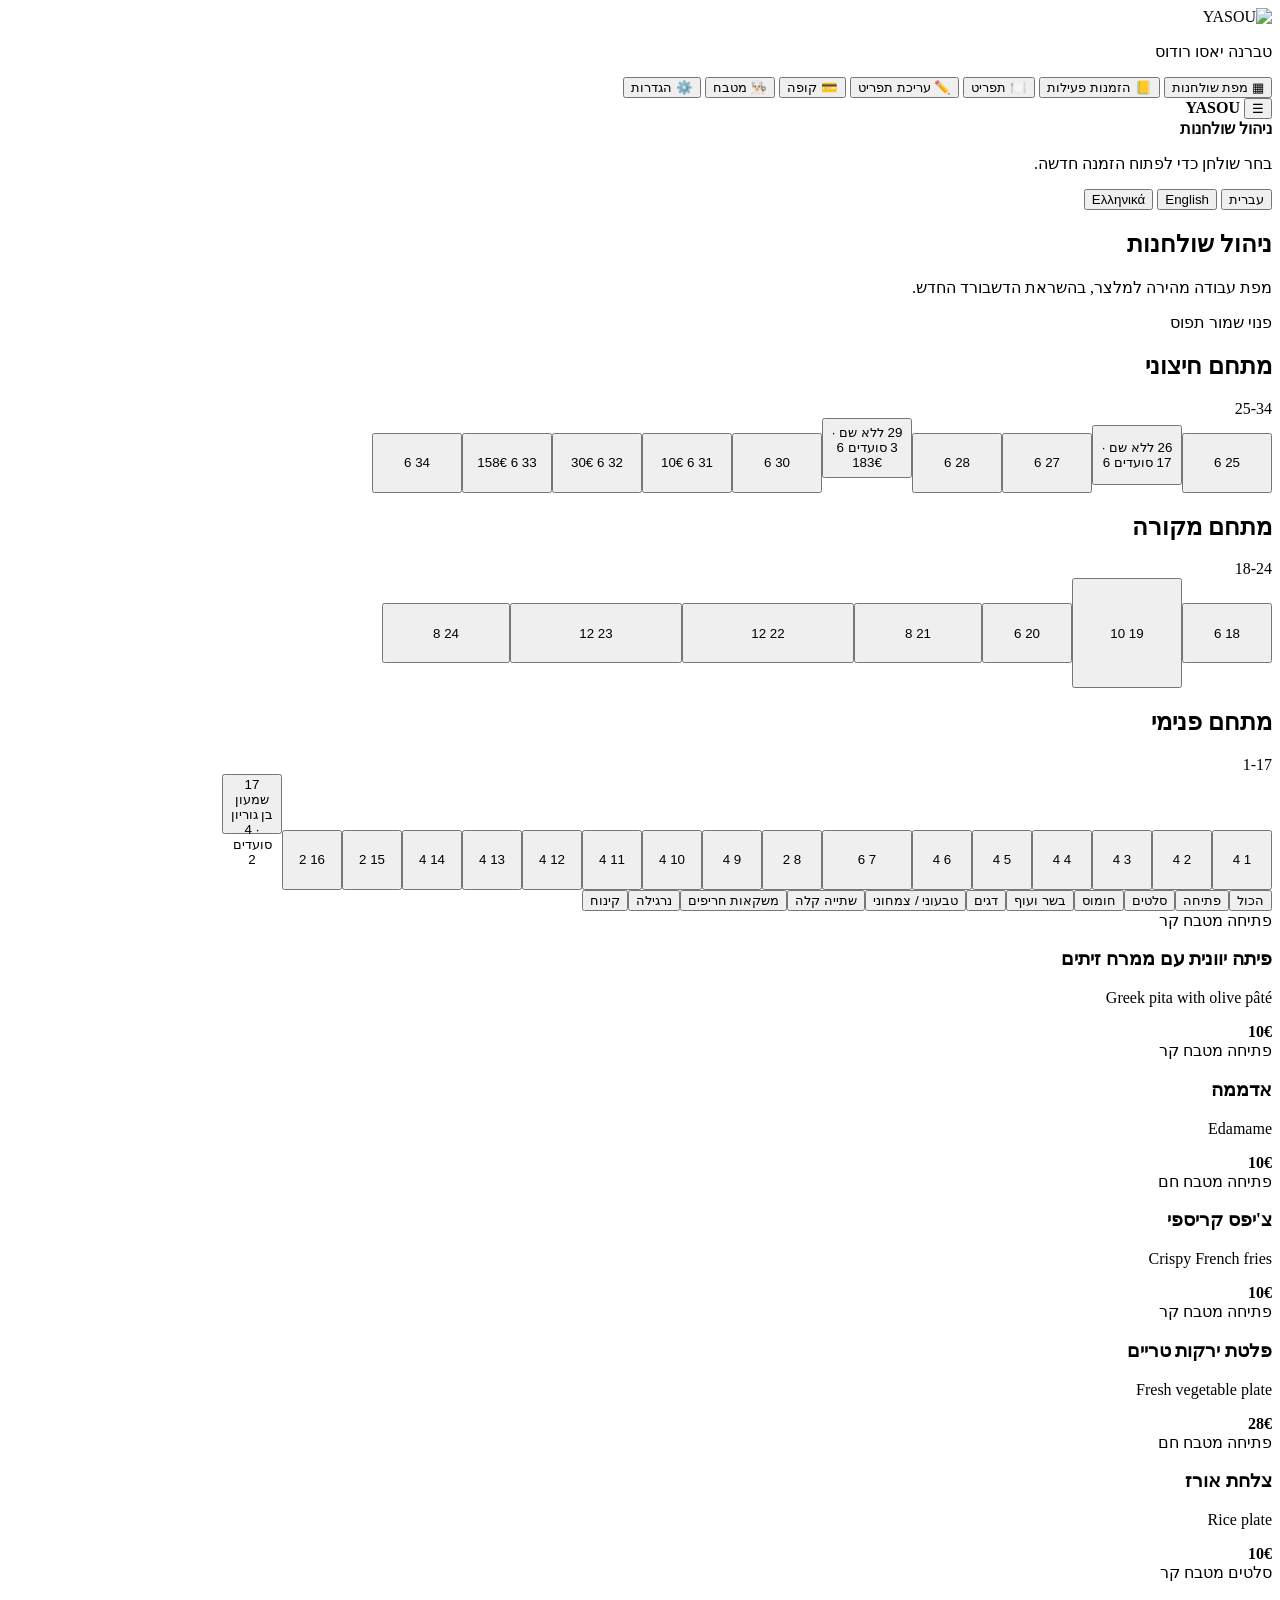
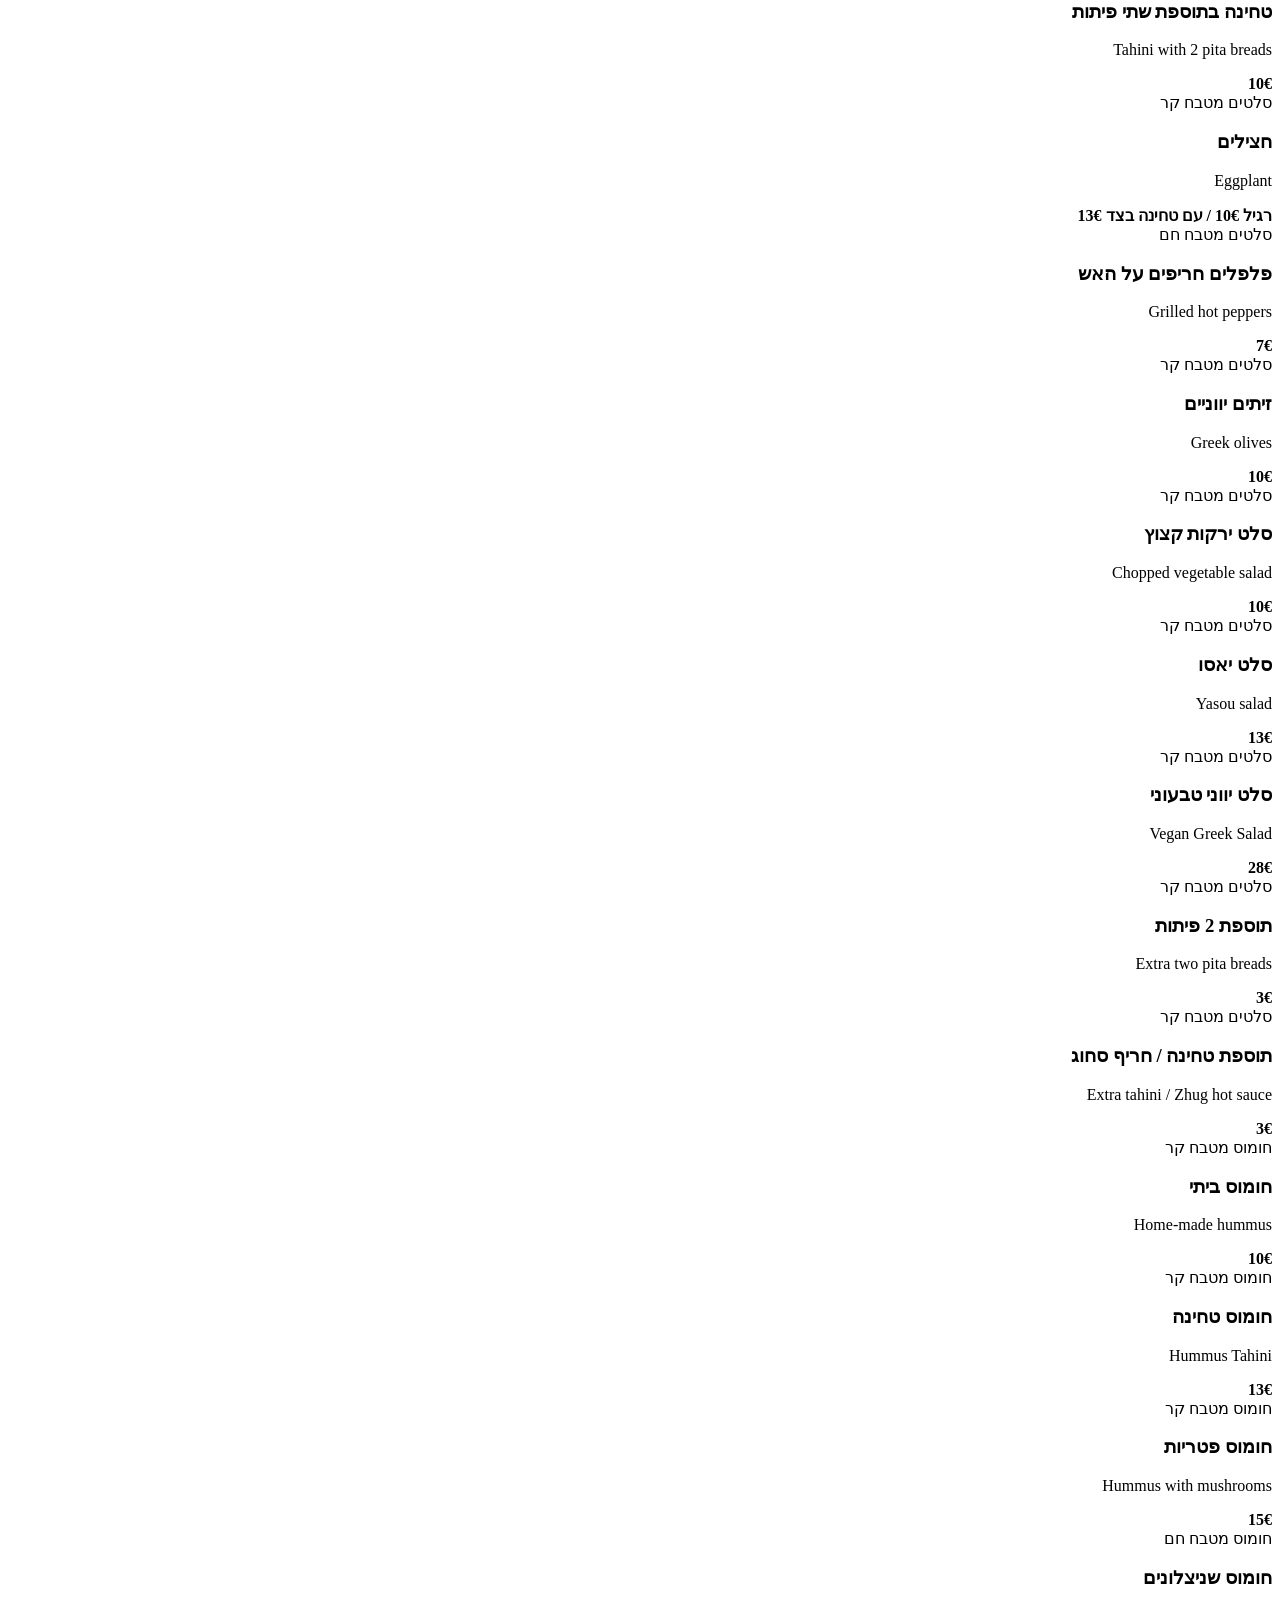
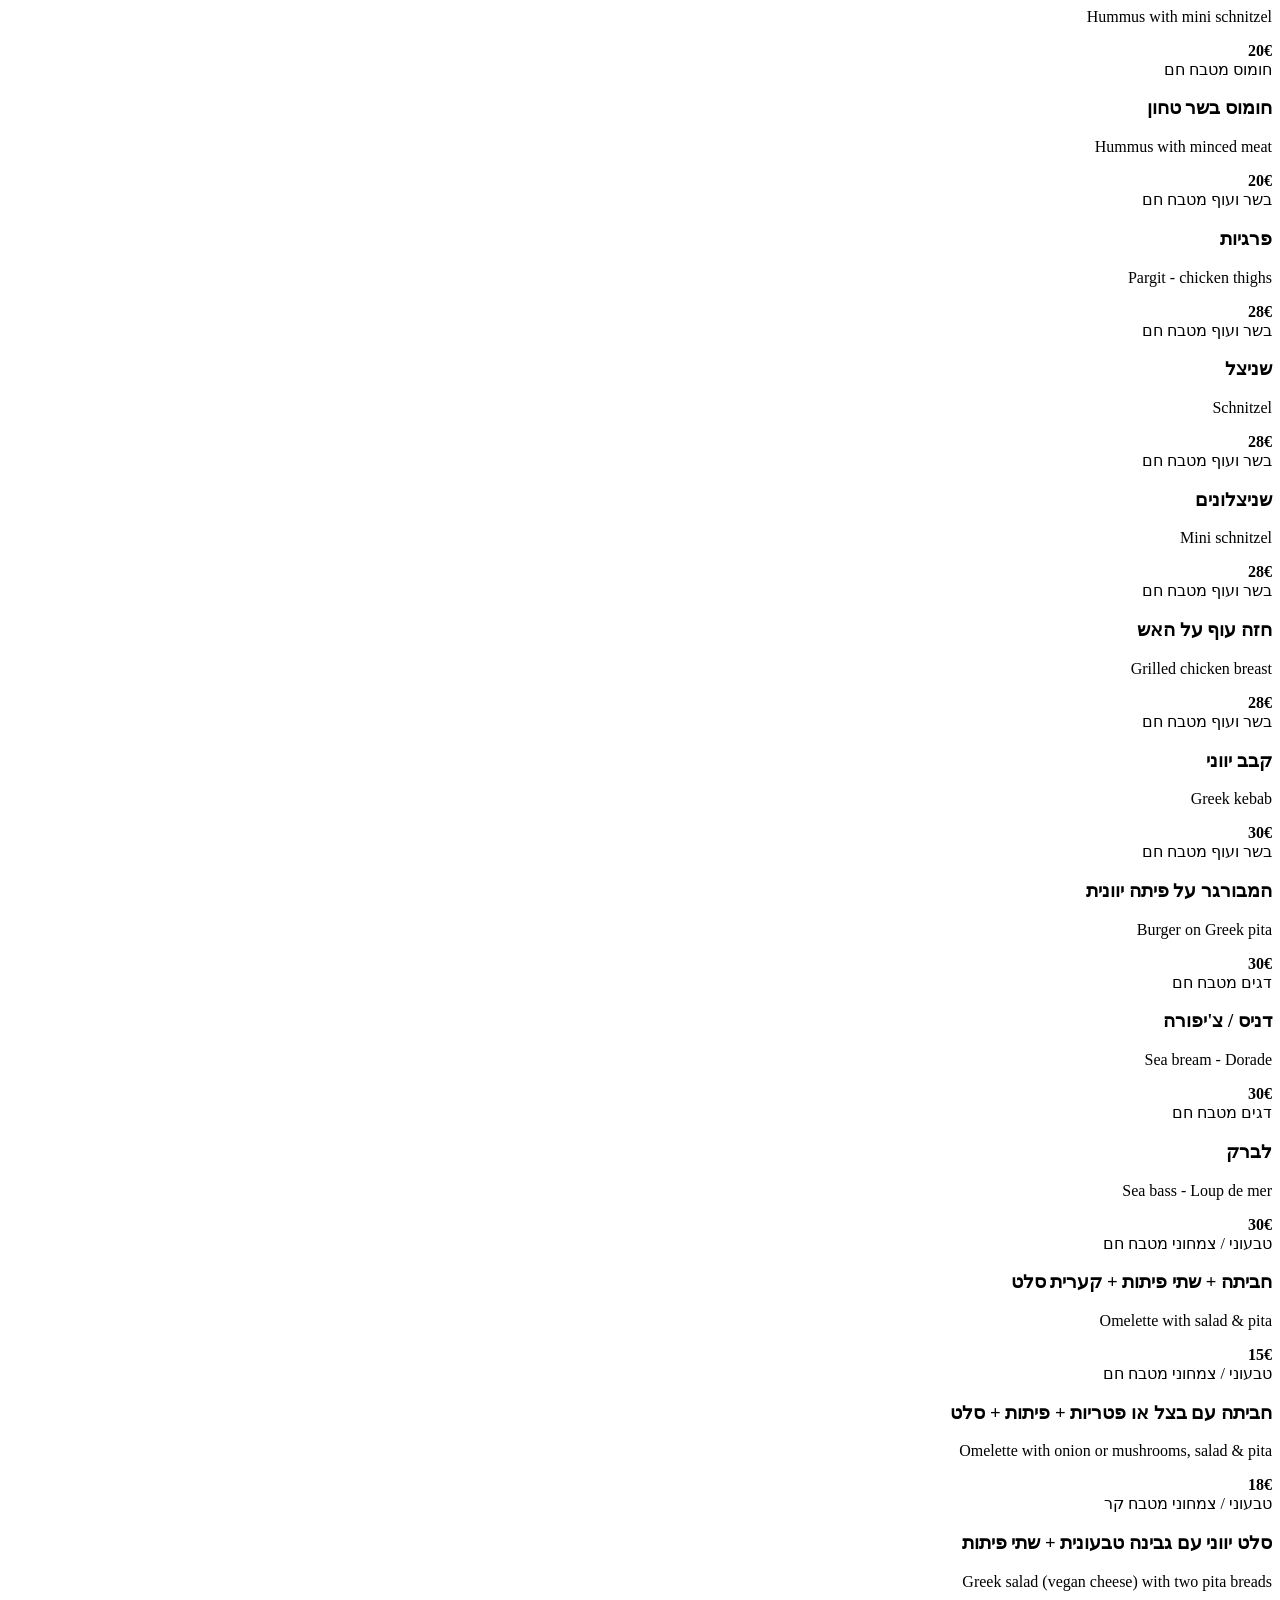
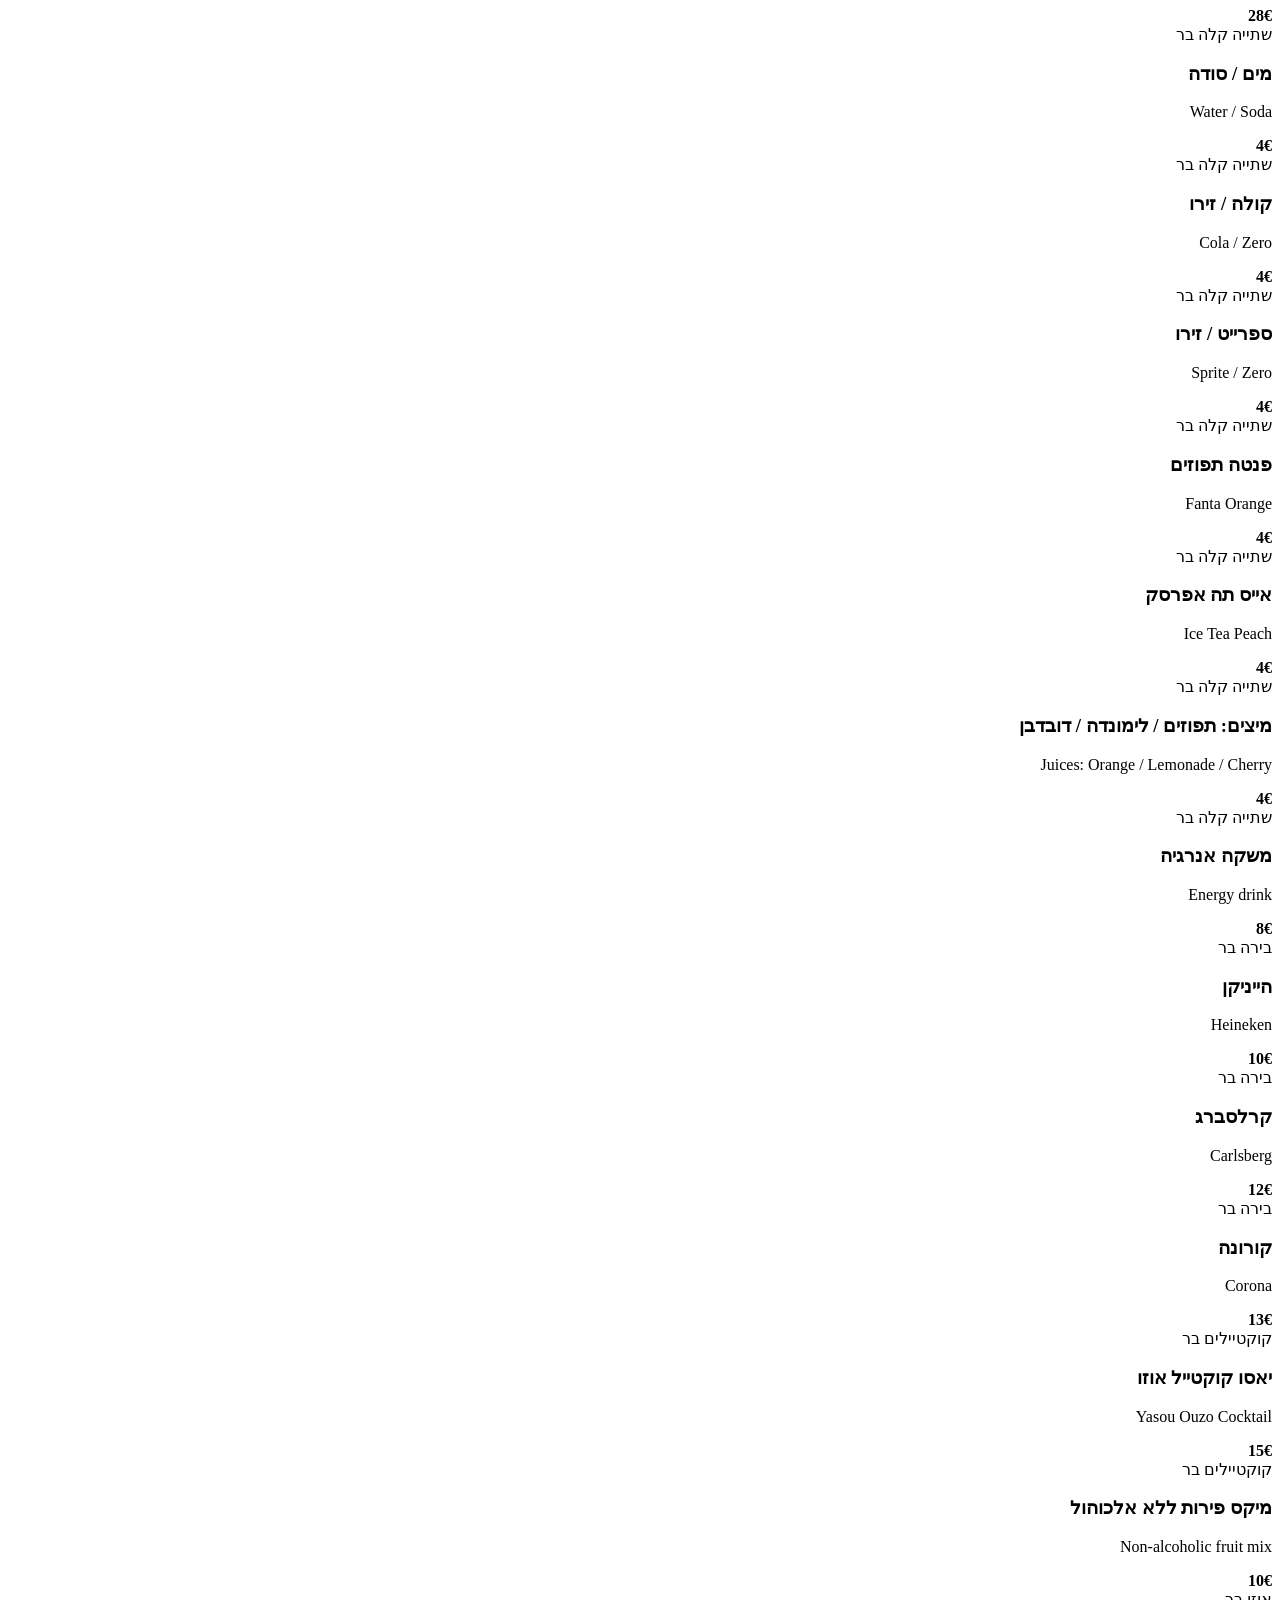
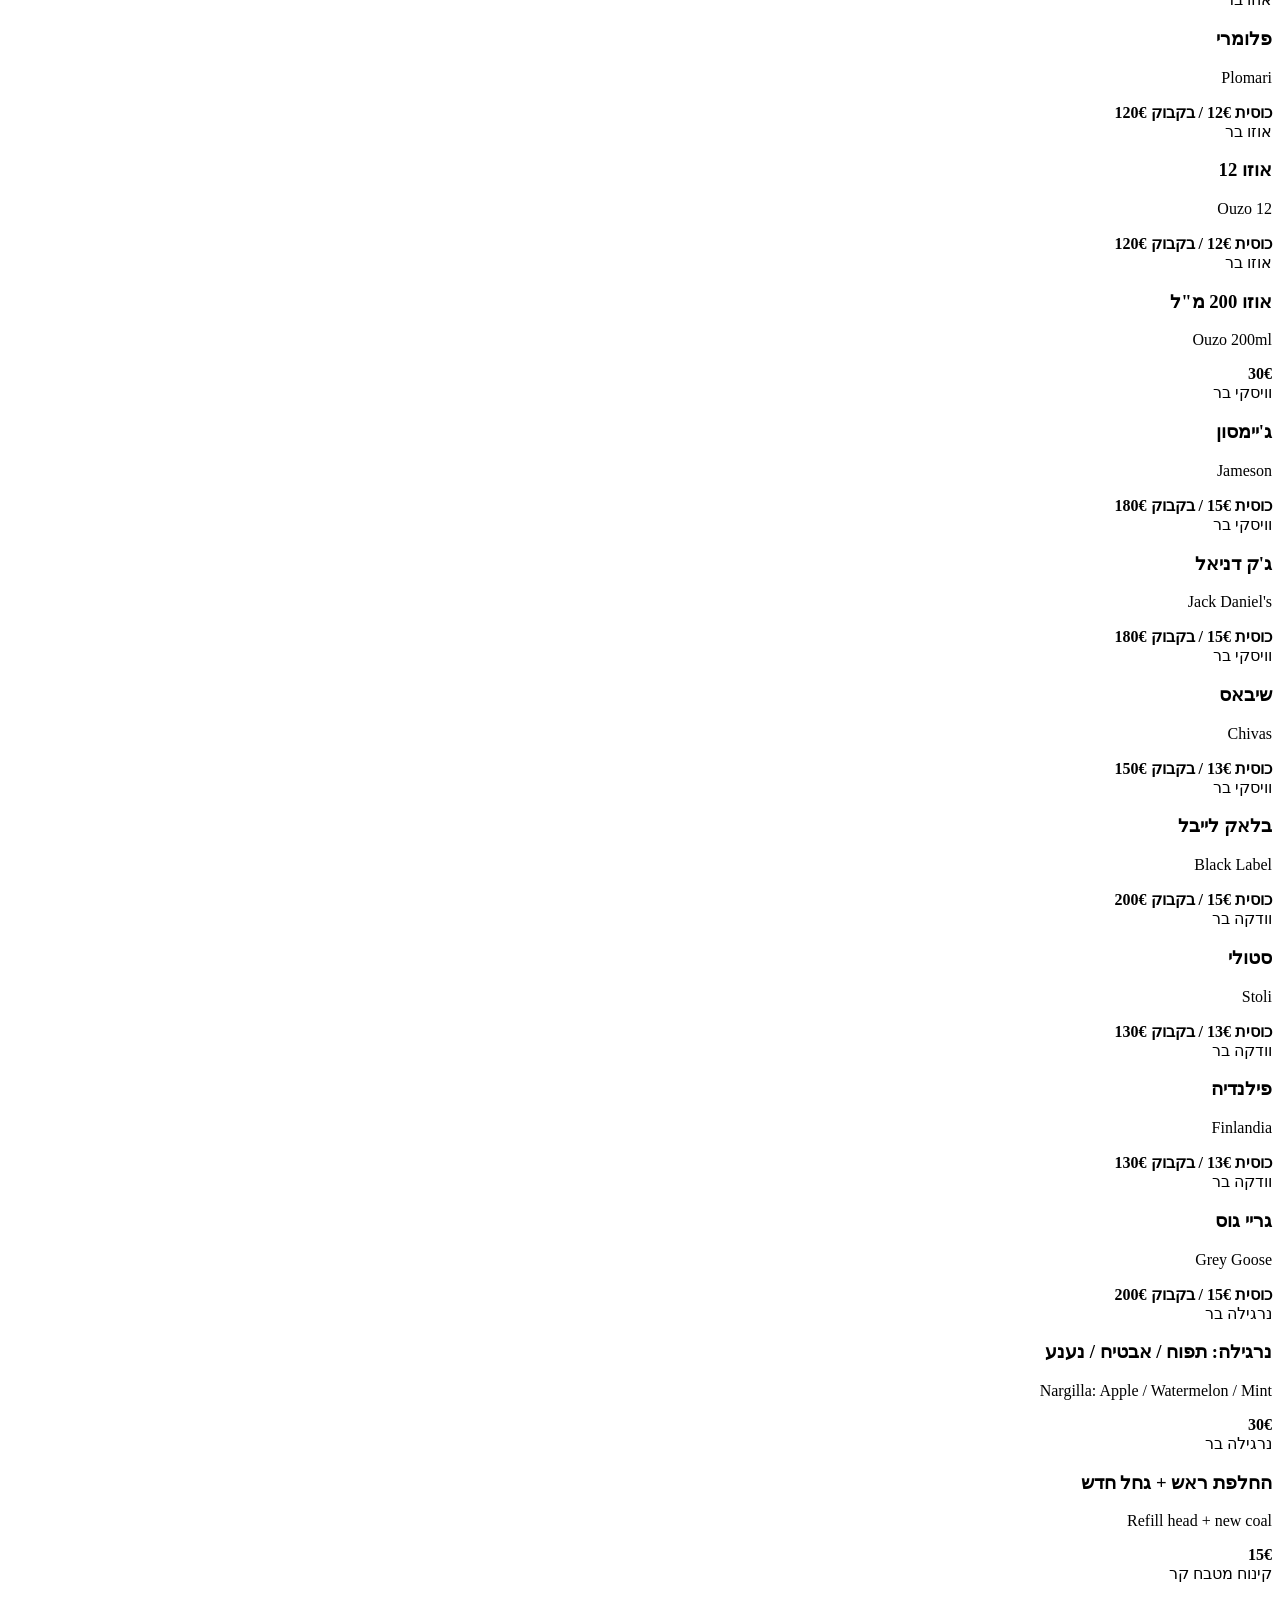
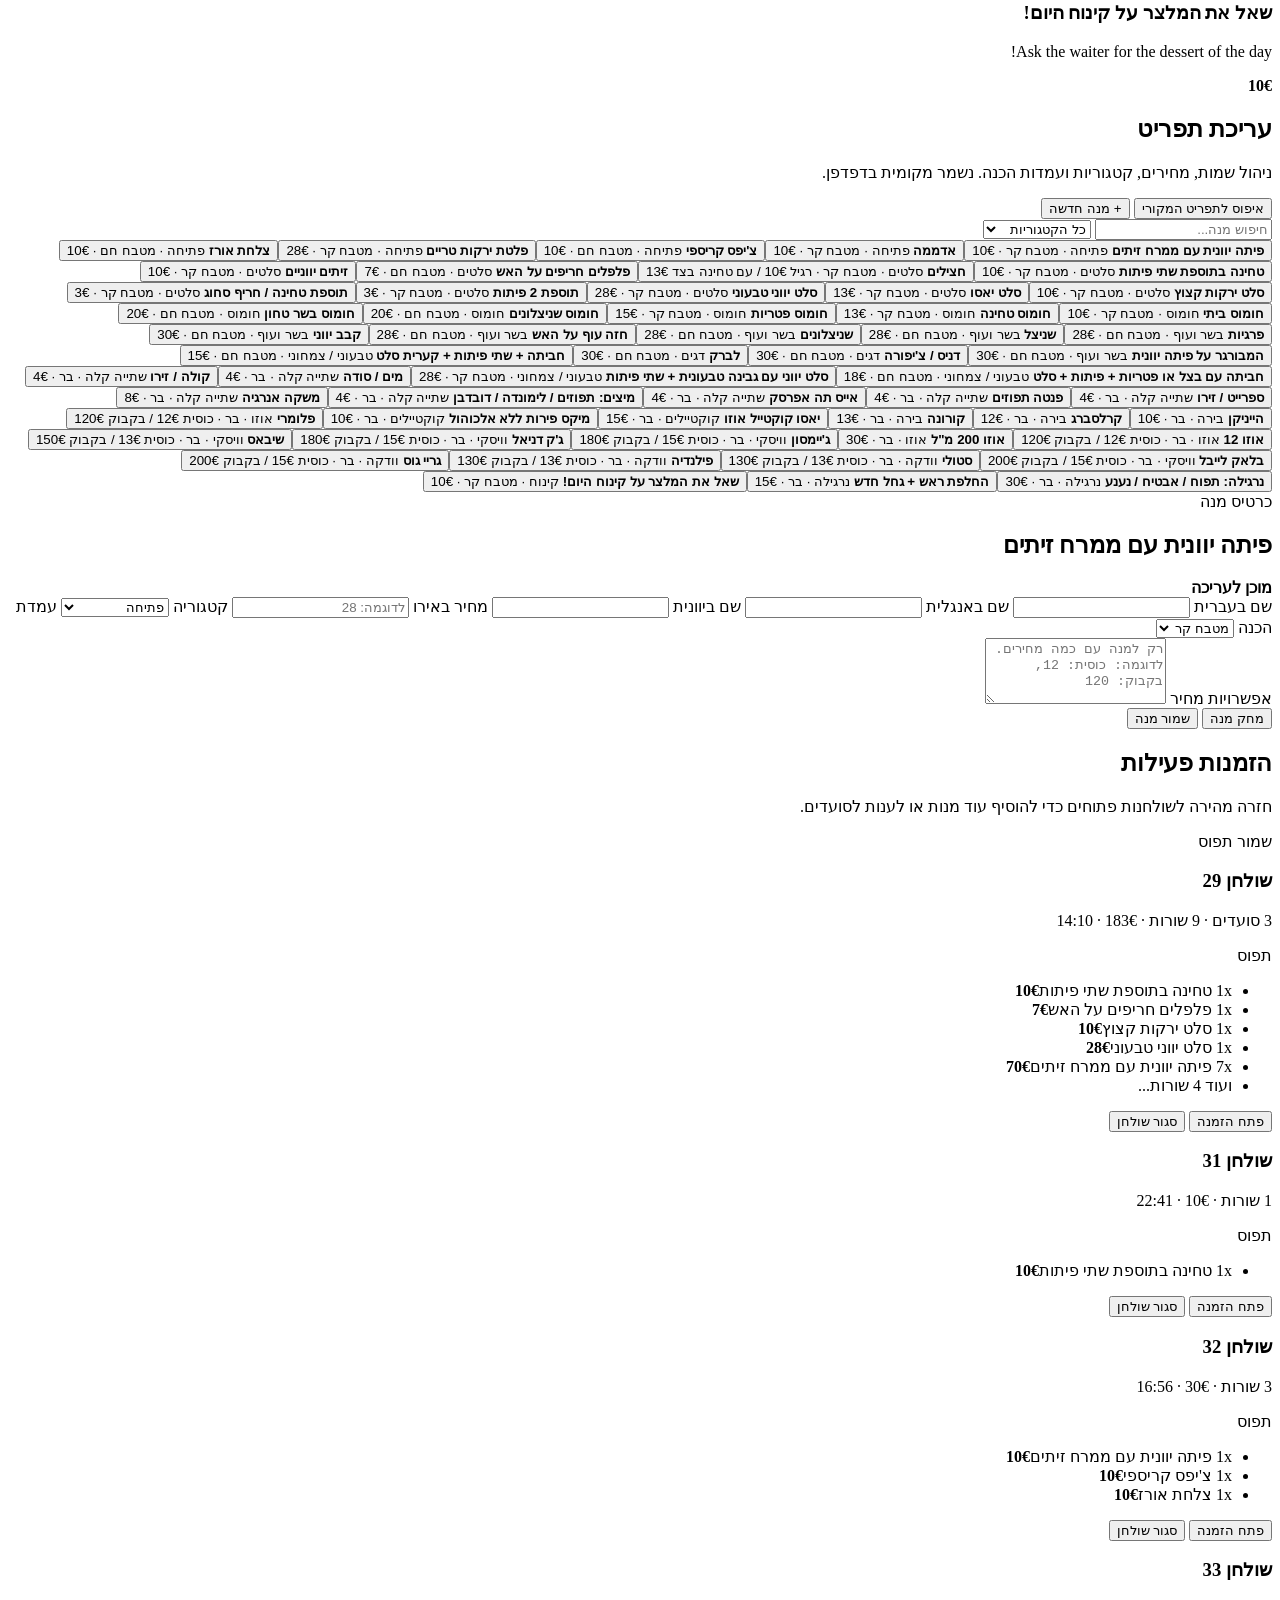
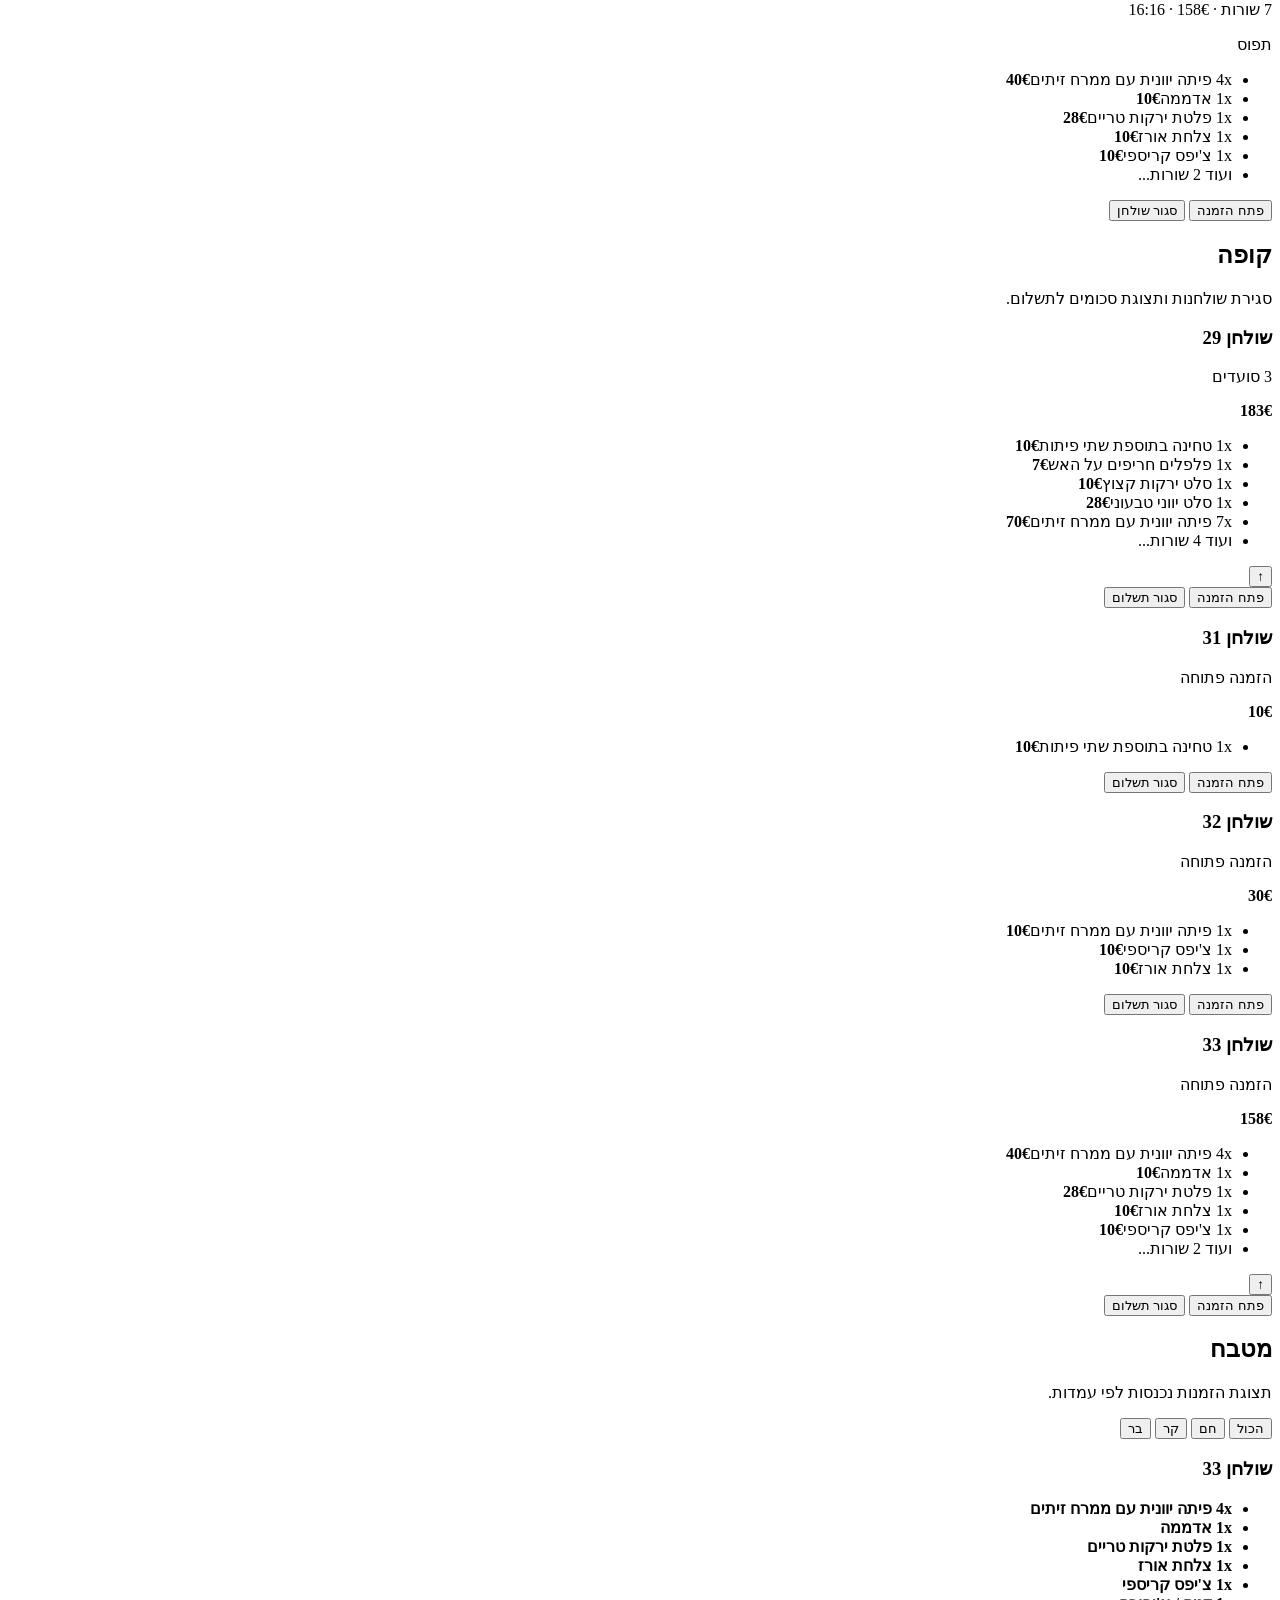
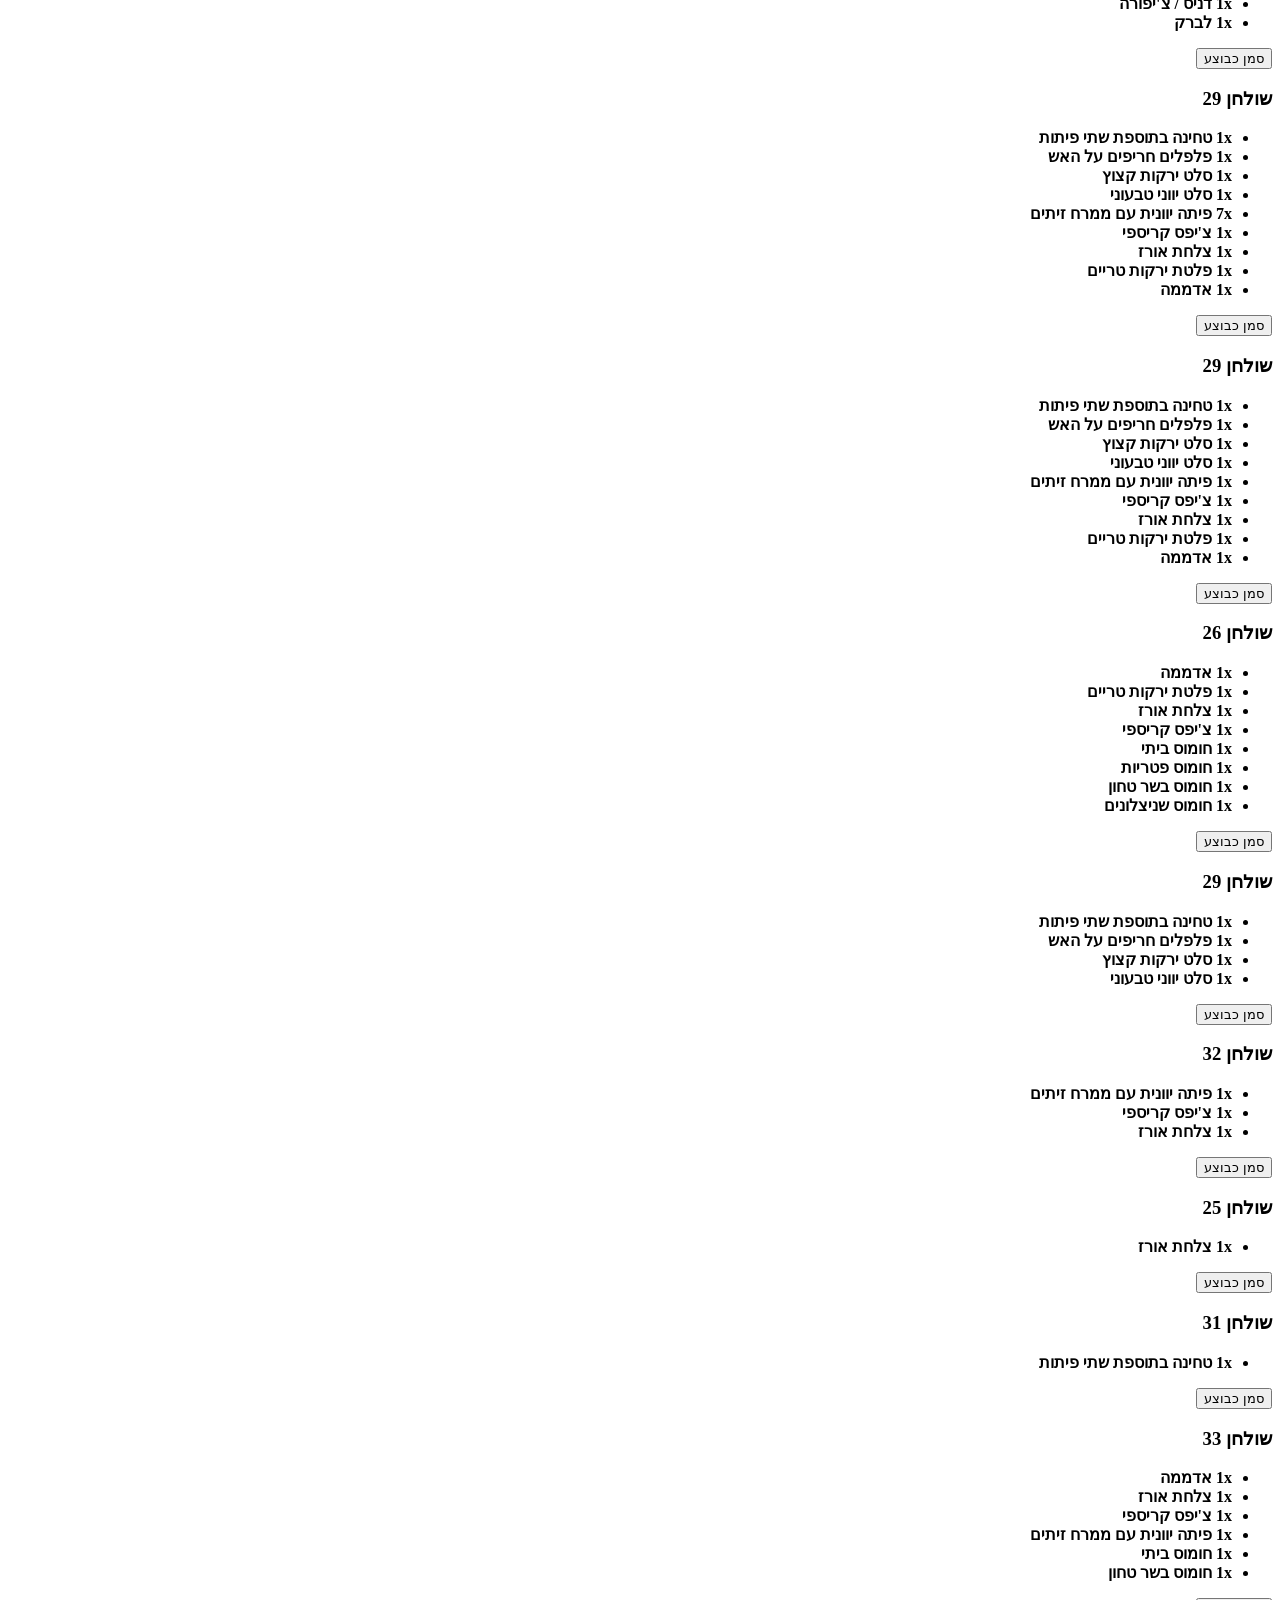
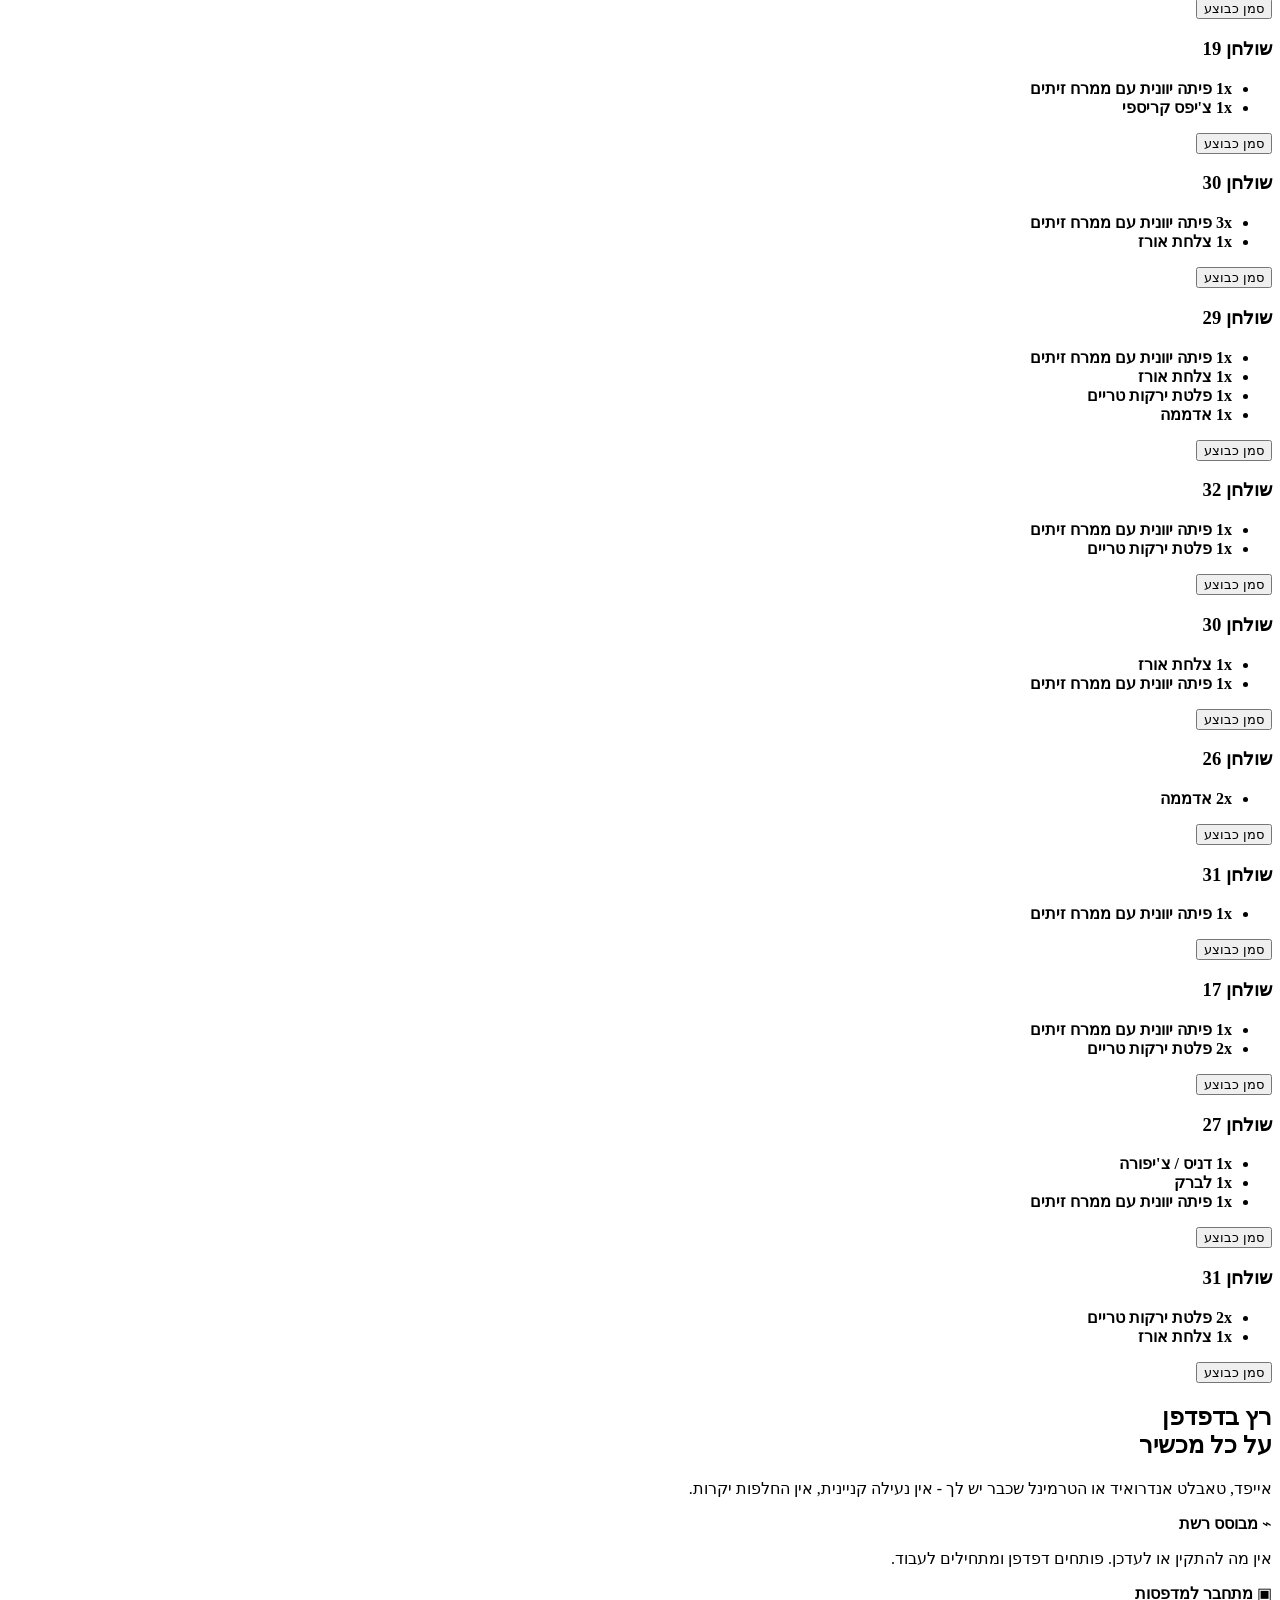
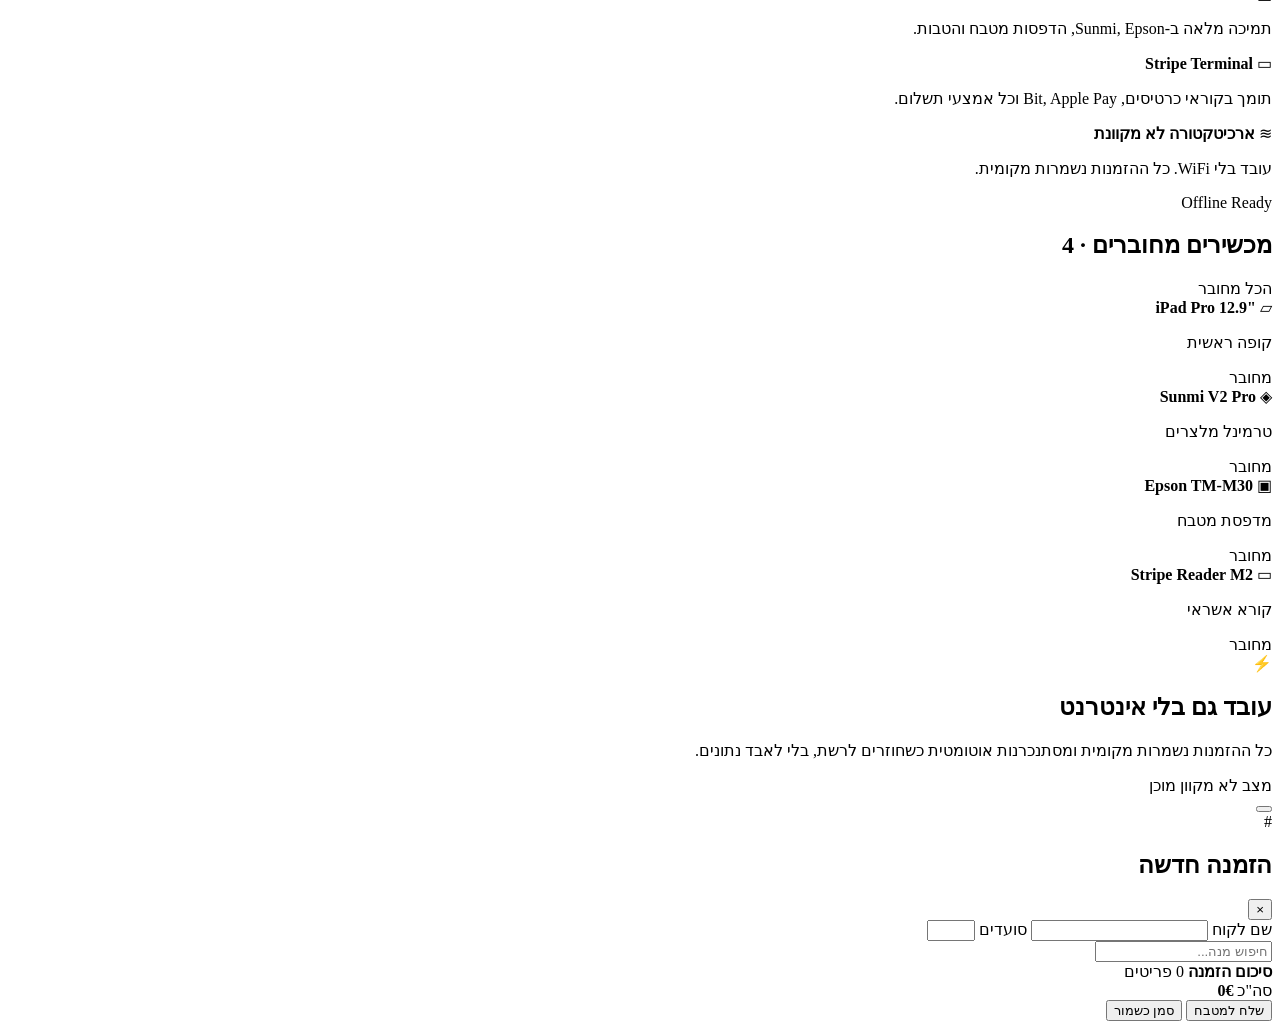
==== Digital menu.html @ 7b64f8dd "Add files via upload" ====
<!DOCTYPE html>
<!-- saved from url=(0086)file:///C:/Users/lione/Yasou%20Taverna%20System/digital-menu-main/yasou-spa/index.html -->
<html lang="he" dir="rtl"><head><meta http-equiv="Content-Type" content="text/html; charset=UTF-8">
  
  <meta name="viewport" content="width=device-width, initial-scale=1.0">
  <title>YASOU - מערכת הזמנות</title>
  <link rel="stylesheet" href="./Digital menu_files/spa.css">
</head>
<body data-view="tables" class="">
  <aside class="sidebar" id="side">
    <div class="brand-block">
      <img src="./Digital menu_files/dashboard-logo.png" alt="YASOU" class="sidebar-logo">
      <p class="sidebar-title">טברנה יאסו רודוס</p>
    </div>

    <nav class="nav">
      <button class="active" type="button" data-view="tables">
        <span class="icon">▦</span>
        <span>מפת שולחנות</span>
      </button>
      <button type="button" data-view="active" class="">
        <span class="icon">📒</span>
        <span>הזמנות פעילות</span>
      </button>
      <button type="button" data-view="menu" class="">
        <span class="icon">🍽️</span>
        <span>תפריט</span>
      </button>
      <button type="button" data-view="menu-editor" class="">
        <span class="icon">✏️</span>
        <span>עריכת תפריט</span>
      </button>
      <button type="button" data-view="pos" class="">
        <span class="icon">💳</span>
        <span>קופה</span>
      </button>
      <button type="button" data-view="kitchen" class="">
        <span class="icon">👨🏻‍🍳</span>
        <span>מטבח</span>
      </button>
      <button type="button" data-view="settings" class="">
        <span class="icon">⚙️</span>
        <span>הגדרות</span>
      </button>
    </nav>
  </aside>

  <div class="screen-shade" id="screenShade"></div>

  <main class="app">
    <header class="mobile-bar">
      <button class="hamburger" type="button" id="hamburger">☰</button>
      <strong>YASOU</strong>
      <span></span>
    </header>

    <section class="notice">
      <div>
        <strong id="noticeTitle">ניהול שולחנות</strong>
        <p id="noticeText">בחר שולחן כדי לפתוח הזמנה חדשה.</p>
      </div>
      <div class="menu-language-row">
        <div class="segmented menu-langs" id="languageTabs">
          <button class="active" type="button" data-lang="he">עברית</button>
          <button type="button" data-lang="en">English</button>
          <button type="button" data-lang="gr">Ελληνικά</button>
        </div>
      </div>
    </section>

    <section class="view active" id="view-tables">
      <div class="page-title">
        <div>
          <h1>ניהול שולחנות</h1>
          <p>מפת עבודה מהירה למלצר, בהשראת הדשבורד החדש.</p>
        </div>
        <div class="legend">
          <span><i class="free"></i> פנוי</span>
          <span><i class="reserved"></i> שמור</span>
          <span><i class="occupied"></i> תפוס</span>
        </div>
      </div>
      <div class="table-zones" id="tableZones"><section class="zone-card outside">
    <div class="zone-head">
      <h2>מתחם חיצוני</h2>
      <span>25-34</span>
    </div>
  <div class="table-map outside"><button class="table-tile free " type="button" style="left: 12%; top: 28%; width: clamp(67px, 10vw, 90px); height: clamp(44px, 6.66667vw, 60px);">
    <span class="table-id">25</span>
    
    <span class="table-seats">6</span>
    
  </button><button class="table-tile free " type="button" style="left: 32%; top: 28%; width: clamp(67px, 10vw, 90px); height: clamp(44px, 6.66667vw, 60px);">
    <span class="table-id">26</span>
    <span class="customer-label">ללא שם · 17 סועדים</span>
    <span class="table-seats">6</span>
    
  </button><button class="table-tile free " type="button" style="left: 12%; top: 74%; width: clamp(67px, 10vw, 90px); height: clamp(44px, 6.66667vw, 60px);">
    <span class="table-id">27</span>
    
    <span class="table-seats">6</span>
    
  </button><button class="table-tile free " type="button" style="left: 32%; top: 74%; width: clamp(67px, 10vw, 90px); height: clamp(44px, 6.66667vw, 60px);">
    <span class="table-id">28</span>
    
    <span class="table-seats">6</span>
    
  </button><button class="table-tile occupied " type="button" style="left: 52%; top: 28%; width: clamp(67px, 10vw, 90px); height: clamp(44px, 6.66667vw, 60px);">
    <span class="table-id">29</span>
    <span class="customer-label">ללא שם · 3 סועדים</span>
    <span class="table-seats">6</span>
    <span class="table-state">183€</span>
  </button><button class="table-tile free " type="button" style="left: 52%; top: 74%; width: clamp(67px, 10vw, 90px); height: clamp(44px, 6.66667vw, 60px);">
    <span class="table-id">30</span>
    
    <span class="table-seats">6</span>
    
  </button><button class="table-tile occupied " type="button" style="left: 73%; top: 28%; width: clamp(67px, 10vw, 90px); height: clamp(44px, 6.66667vw, 60px);">
    <span class="table-id">31</span>
    
    <span class="table-seats">6</span>
    <span class="table-state">10€</span>
  </button><button class="table-tile occupied " type="button" style="left: 95%; top: 28%; width: clamp(67px, 10vw, 90px); height: clamp(44px, 6.66667vw, 60px);">
    <span class="table-id">32</span>
    
    <span class="table-seats">6</span>
    <span class="table-state">30€</span>
  </button><button class="table-tile occupied " type="button" style="left: 73%; top: 74%; width: clamp(67px, 10vw, 90px); height: clamp(44px, 6.66667vw, 60px);">
    <span class="table-id">33</span>
    
    <span class="table-seats">6</span>
    <span class="table-state">158€</span>
  </button><button class="table-tile free " type="button" style="left: 95%; top: 74%; width: clamp(67px, 10vw, 90px); height: clamp(44px, 6.66667vw, 60px);">
    <span class="table-id">34</span>
    
    <span class="table-seats">6</span>
    
  </button></div></section><section class="zone-card covered">
    <div class="zone-head">
      <h2>מתחם מקורה</h2>
      <span>18-24</span>
    </div>
  <div class="table-map covered"><button class="table-tile free " type="button" style="left: 11%; top: 62%; width: clamp(67px, 10vw, 90px); height: clamp(44px, 6.66667vw, 60px);">
    <span class="table-id">18</span>
    
    <span class="table-seats">6</span>
    
  </button><button class="table-tile free circle" type="button" style="left: 54%; top: 68%; width: clamp(81px, 12.2222vw, 110px); height: clamp(81px, 12.2222vw, 110px);">
    <span class="table-id">19</span>
    
    <span class="table-seats">10</span>
    
  </button><button class="table-tile free " type="button" style="left: 95%; top: 62%; width: clamp(67px, 10vw, 90px); height: clamp(44px, 6.66667vw, 60px);">
    <span class="table-id">20</span>
    
    <span class="table-seats">6</span>
    
  </button><button class="table-tile free " type="button" style="left: 13%; top: 25%; width: clamp(95px, 14.2222vw, 128px); height: clamp(44px, 6.66667vw, 60px);">
    <span class="table-id">21</span>
    
    <span class="table-seats">8</span>
    
  </button><button class="table-tile free " type="button" style="left: 40%; top: 25%; width: clamp(127px, 19.1111vw, 172px); height: clamp(44px, 6.66667vw, 60px);">
    <span class="table-id">22</span>
    
    <span class="table-seats">12</span>
    
  </button><button class="table-tile free " type="button" style="left: 68%; top: 25%; width: clamp(127px, 19.1111vw, 172px); height: clamp(44px, 6.66667vw, 60px);">
    <span class="table-id">23</span>
    
    <span class="table-seats">12</span>
    
  </button><button class="table-tile free " type="button" style="left: 93%; top: 25%; width: clamp(95px, 14.2222vw, 128px); height: clamp(44px, 6.66667vw, 60px);">
    <span class="table-id">24</span>
    
    <span class="table-seats">8</span>
    
  </button></div></section><section class="zone-card inside">
    <div class="zone-head">
      <h2>מתחם פנימי</h2>
      <span>1-17</span>
    </div>
  <div class="table-map inside"><button class="table-tile free " type="button" style="left: 12%; top: 90%; width: clamp(44px, 6.66667vw, 60px); height: clamp(44px, 6.66667vw, 60px);">
    <span class="table-id">1</span>
    
    <span class="table-seats">4</span>
    
  </button><button class="table-tile free " type="button" style="left: 12%; top: 66%; width: clamp(44px, 6.66667vw, 60px); height: clamp(44px, 6.66667vw, 60px);">
    <span class="table-id">2</span>
    
    <span class="table-seats">4</span>
    
  </button><button class="table-tile free " type="button" style="left: 12%; top: 44%; width: clamp(44px, 6.66667vw, 60px); height: clamp(44px, 6.66667vw, 60px);">
    <span class="table-id">3</span>
    
    <span class="table-seats">4</span>
    
  </button><button class="table-tile free " type="button" style="left: 12%; top: 22%; width: clamp(44px, 6.66667vw, 60px); height: clamp(44px, 6.66667vw, 60px);">
    <span class="table-id">4</span>
    
    <span class="table-seats">4</span>
    
  </button><button class="table-tile free " type="button" style="left: 34%; top: 66%; width: clamp(44px, 6.66667vw, 60px); height: clamp(44px, 6.66667vw, 60px);">
    <span class="table-id">5</span>
    
    <span class="table-seats">4</span>
    
  </button><button class="table-tile free " type="button" style="left: 34%; top: 44%; width: clamp(44px, 6.66667vw, 60px); height: clamp(44px, 6.66667vw, 60px);">
    <span class="table-id">6</span>
    
    <span class="table-seats">4</span>
    
  </button><button class="table-tile free " type="button" style="left: 34%; top: 22%; width: clamp(67px, 10vw, 90px); height: clamp(44px, 6.66667vw, 60px);">
    <span class="table-id">7</span>
    
    <span class="table-seats">6</span>
    
  </button><button class="table-tile free " type="button" style="left: 56%; top: 66%; width: clamp(44px, 6.66667vw, 60px); height: clamp(44px, 6.66667vw, 60px);">
    <span class="table-id">8</span>
    
    <span class="table-seats">2</span>
    
  </button><button class="table-tile free " type="button" style="left: 56%; top: 44%; width: clamp(44px, 6.66667vw, 60px); height: clamp(44px, 6.66667vw, 60px);">
    <span class="table-id">9</span>
    
    <span class="table-seats">4</span>
    
  </button><button class="table-tile free " type="button" style="left: 56%; top: 22%; width: clamp(44px, 6.66667vw, 60px); height: clamp(44px, 6.66667vw, 60px);">
    <span class="table-id">10</span>
    
    <span class="table-seats">4</span>
    
  </button><button class="table-tile free " type="button" style="left: 78%; top: 90%; width: clamp(44px, 6.66667vw, 60px); height: clamp(44px, 6.66667vw, 60px);">
    <span class="table-id">11</span>
    
    <span class="table-seats">4</span>
    
  </button><button class="table-tile free " type="button" style="left: 78%; top: 66%; width: clamp(44px, 6.66667vw, 60px); height: clamp(44px, 6.66667vw, 60px);">
    <span class="table-id">12</span>
    
    <span class="table-seats">4</span>
    
  </button><button class="table-tile free " type="button" style="left: 78%; top: 44%; width: clamp(44px, 6.66667vw, 60px); height: clamp(44px, 6.66667vw, 60px);">
    <span class="table-id">13</span>
    
    <span class="table-seats">4</span>
    
  </button><button class="table-tile free " type="button" style="left: 78%; top: 22%; width: clamp(44px, 6.66667vw, 60px); height: clamp(44px, 6.66667vw, 60px);">
    <span class="table-id">14</span>
    
    <span class="table-seats">4</span>
    
  </button><button class="table-tile free " type="button" style="left: 98%; top: 66%; width: clamp(44px, 6.66667vw, 60px); height: clamp(44px, 6.66667vw, 60px);">
    <span class="table-id">15</span>
    
    <span class="table-seats">2</span>
    
  </button><button class="table-tile free " type="button" style="left: 98%; top: 44%; width: clamp(44px, 6.66667vw, 60px); height: clamp(44px, 6.66667vw, 60px);">
    <span class="table-id">16</span>
    
    <span class="table-seats">2</span>
    
  </button><button class="table-tile free " type="button" style="left: 98%; top: 22%; width: clamp(44px, 6.66667vw, 60px); height: clamp(44px, 6.66667vw, 60px);">
    <span class="table-id">17</span>
    <span class="customer-label">שמעון בן גוריון · 4 סועדים</span>
    <span class="table-seats">2</span>
    
  </button></div></section></div>
    </section>

    <section class="view" id="view-menu" dir="rtl" lang="he">
      <div class="menu-shell">
        <div class="menu-toolbar">
          <div class="category-list" id="categoryList"><button class="active">הכול</button><button class="">פתיחה</button><button class="">סלטים</button><button class="">חומוס</button><button class="">בשר ועוף</button><button class="">דגים</button><button class="">טבעוני / צמחוני</button><button class="">שתייה קלה</button><button class="">משקאות חריפים</button><button class="">נרגילה</button><button class="">קינוח</button></div>
        </div>
        <div class="menu-cards" id="menuCards"><article class="dish-card">
    <div class="dish-meta">
      <span>פתיחה</span>
      <span>מטבח קר</span>
    </div>
    <div class="dish-main">
      <div>
        <h3>פיתה יוונית עם ממרח זיתים</h3>
        <p>Greek pita with olive pâté</p>
      </div>
      <strong class="price">10€</strong>
    </div>
  </article><article class="dish-card">
    <div class="dish-meta">
      <span>פתיחה</span>
      <span>מטבח קר</span>
    </div>
    <div class="dish-main">
      <div>
        <h3>אדממה</h3>
        <p>Edamame</p>
      </div>
      <strong class="price">10€</strong>
    </div>
  </article><article class="dish-card">
    <div class="dish-meta">
      <span>פתיחה</span>
      <span>מטבח חם</span>
    </div>
    <div class="dish-main">
      <div>
        <h3>צ'יפס קריספי</h3>
        <p>Crispy French fries</p>
      </div>
      <strong class="price">10€</strong>
    </div>
  </article><article class="dish-card">
    <div class="dish-meta">
      <span>פתיחה</span>
      <span>מטבח קר</span>
    </div>
    <div class="dish-main">
      <div>
        <h3>פלטת ירקות טריים</h3>
        <p>Fresh vegetable plate</p>
      </div>
      <strong class="price">28€</strong>
    </div>
  </article><article class="dish-card">
    <div class="dish-meta">
      <span>פתיחה</span>
      <span>מטבח חם</span>
    </div>
    <div class="dish-main">
      <div>
        <h3>צלחת אורז</h3>
        <p>Rice plate</p>
      </div>
      <strong class="price">10€</strong>
    </div>
  </article><article class="dish-card">
    <div class="dish-meta">
      <span>סלטים</span>
      <span>מטבח קר</span>
    </div>
    <div class="dish-main">
      <div>
        <h3>טחינה בתוספת שתי פיתות</h3>
        <p>Tahini with 2 pita breads</p>
      </div>
      <strong class="price">10€</strong>
    </div>
  </article><article class="dish-card">
    <div class="dish-meta">
      <span>סלטים</span>
      <span>מטבח קר</span>
    </div>
    <div class="dish-main">
      <div>
        <h3>חצילים</h3>
        <p>Eggplant</p>
      </div>
      <strong class="price">רגיל 10€ / עם טחינה בצד 13€</strong>
    </div>
  </article><article class="dish-card">
    <div class="dish-meta">
      <span>סלטים</span>
      <span>מטבח חם</span>
    </div>
    <div class="dish-main">
      <div>
        <h3>פלפלים חריפים על האש</h3>
        <p>Grilled hot peppers</p>
      </div>
      <strong class="price">7€</strong>
    </div>
  </article><article class="dish-card">
    <div class="dish-meta">
      <span>סלטים</span>
      <span>מטבח קר</span>
    </div>
    <div class="dish-main">
      <div>
        <h3>זיתים יווניים</h3>
        <p>Greek olives</p>
      </div>
      <strong class="price">10€</strong>
    </div>
  </article><article class="dish-card">
    <div class="dish-meta">
      <span>סלטים</span>
      <span>מטבח קר</span>
    </div>
    <div class="dish-main">
      <div>
        <h3>סלט ירקות קצוץ</h3>
        <p>Chopped vegetable salad</p>
      </div>
      <strong class="price">10€</strong>
    </div>
  </article><article class="dish-card">
    <div class="dish-meta">
      <span>סלטים</span>
      <span>מטבח קר</span>
    </div>
    <div class="dish-main">
      <div>
        <h3>סלט יאסו</h3>
        <p>Yasou salad</p>
      </div>
      <strong class="price">13€</strong>
    </div>
  </article><article class="dish-card">
    <div class="dish-meta">
      <span>סלטים</span>
      <span>מטבח קר</span>
    </div>
    <div class="dish-main">
      <div>
        <h3>סלט יווני טבעוני</h3>
        <p>Vegan Greek Salad</p>
      </div>
      <strong class="price">28€</strong>
    </div>
  </article><article class="dish-card">
    <div class="dish-meta">
      <span>סלטים</span>
      <span>מטבח קר</span>
    </div>
    <div class="dish-main">
      <div>
        <h3>תוספת 2 פיתות</h3>
        <p>Extra two pita breads</p>
      </div>
      <strong class="price">3€</strong>
    </div>
  </article><article class="dish-card">
    <div class="dish-meta">
      <span>סלטים</span>
      <span>מטבח קר</span>
    </div>
    <div class="dish-main">
      <div>
        <h3>תוספת טחינה / חריף סחוג</h3>
        <p>Extra tahini / Zhug hot sauce</p>
      </div>
      <strong class="price">3€</strong>
    </div>
  </article><article class="dish-card">
    <div class="dish-meta">
      <span>חומוס</span>
      <span>מטבח קר</span>
    </div>
    <div class="dish-main">
      <div>
        <h3>חומוס ביתי</h3>
        <p>Home-made hummus</p>
      </div>
      <strong class="price">10€</strong>
    </div>
  </article><article class="dish-card">
    <div class="dish-meta">
      <span>חומוס</span>
      <span>מטבח קר</span>
    </div>
    <div class="dish-main">
      <div>
        <h3>חומוס טחינה</h3>
        <p>Hummus Tahini</p>
      </div>
      <strong class="price">13€</strong>
    </div>
  </article><article class="dish-card">
    <div class="dish-meta">
      <span>חומוס</span>
      <span>מטבח קר</span>
    </div>
    <div class="dish-main">
      <div>
        <h3>חומוס פטריות</h3>
        <p>Hummus with mushrooms</p>
      </div>
      <strong class="price">15€</strong>
    </div>
  </article><article class="dish-card">
    <div class="dish-meta">
      <span>חומוס</span>
      <span>מטבח חם</span>
    </div>
    <div class="dish-main">
      <div>
        <h3>חומוס שניצלונים</h3>
        <p>Hummus with mini schnitzel</p>
      </div>
      <strong class="price">20€</strong>
    </div>
  </article><article class="dish-card">
    <div class="dish-meta">
      <span>חומוס</span>
      <span>מטבח חם</span>
    </div>
    <div class="dish-main">
      <div>
        <h3>חומוס בשר טחון</h3>
        <p>Hummus with minced meat</p>
      </div>
      <strong class="price">20€</strong>
    </div>
  </article><article class="dish-card">
    <div class="dish-meta">
      <span>בשר ועוף</span>
      <span>מטבח חם</span>
    </div>
    <div class="dish-main">
      <div>
        <h3>פרגיות</h3>
        <p>Pargit - chicken thighs</p>
      </div>
      <strong class="price">28€</strong>
    </div>
  </article><article class="dish-card">
    <div class="dish-meta">
      <span>בשר ועוף</span>
      <span>מטבח חם</span>
    </div>
    <div class="dish-main">
      <div>
        <h3>שניצל</h3>
        <p>Schnitzel</p>
      </div>
      <strong class="price">28€</strong>
    </div>
  </article><article class="dish-card">
    <div class="dish-meta">
      <span>בשר ועוף</span>
      <span>מטבח חם</span>
    </div>
    <div class="dish-main">
      <div>
        <h3>שניצלונים</h3>
        <p>Mini schnitzel</p>
      </div>
      <strong class="price">28€</strong>
    </div>
  </article><article class="dish-card">
    <div class="dish-meta">
      <span>בשר ועוף</span>
      <span>מטבח חם</span>
    </div>
    <div class="dish-main">
      <div>
        <h3>חזה עוף על האש</h3>
        <p>Grilled chicken breast</p>
      </div>
      <strong class="price">28€</strong>
    </div>
  </article><article class="dish-card">
    <div class="dish-meta">
      <span>בשר ועוף</span>
      <span>מטבח חם</span>
    </div>
    <div class="dish-main">
      <div>
        <h3>קבב יווני</h3>
        <p>Greek kebab</p>
      </div>
      <strong class="price">30€</strong>
    </div>
  </article><article class="dish-card">
    <div class="dish-meta">
      <span>בשר ועוף</span>
      <span>מטבח חם</span>
    </div>
    <div class="dish-main">
      <div>
        <h3>המבורגר על פיתה יוונית</h3>
        <p>Burger on Greek pita</p>
      </div>
      <strong class="price">30€</strong>
    </div>
  </article><article class="dish-card">
    <div class="dish-meta">
      <span>דגים</span>
      <span>מטבח חם</span>
    </div>
    <div class="dish-main">
      <div>
        <h3>דניס / צ'יפורה</h3>
        <p>Sea bream - Dorade</p>
      </div>
      <strong class="price">30€</strong>
    </div>
  </article><article class="dish-card">
    <div class="dish-meta">
      <span>דגים</span>
      <span>מטבח חם</span>
    </div>
    <div class="dish-main">
      <div>
        <h3>לברק</h3>
        <p>Sea bass - Loup de mer</p>
      </div>
      <strong class="price">30€</strong>
    </div>
  </article><article class="dish-card">
    <div class="dish-meta">
      <span>טבעוני / צמחוני</span>
      <span>מטבח חם</span>
    </div>
    <div class="dish-main">
      <div>
        <h3>חביתה + שתי פיתות + קערית סלט</h3>
        <p>Omelette with salad &amp; pita</p>
      </div>
      <strong class="price">15€</strong>
    </div>
  </article><article class="dish-card">
    <div class="dish-meta">
      <span>טבעוני / צמחוני</span>
      <span>מטבח חם</span>
    </div>
    <div class="dish-main">
      <div>
        <h3>חביתה עם בצל או פטריות + פיתות + סלט</h3>
        <p>Omelette with onion or mushrooms, salad &amp; pita</p>
      </div>
      <strong class="price">18€</strong>
    </div>
  </article><article class="dish-card">
    <div class="dish-meta">
      <span>טבעוני / צמחוני</span>
      <span>מטבח קר</span>
    </div>
    <div class="dish-main">
      <div>
        <h3>סלט יווני עם גבינה טבעונית + שתי פיתות</h3>
        <p>Greek salad (vegan cheese) with two pita breads</p>
      </div>
      <strong class="price">28€</strong>
    </div>
  </article><article class="dish-card">
    <div class="dish-meta">
      <span>שתייה קלה</span>
      <span>בר</span>
    </div>
    <div class="dish-main">
      <div>
        <h3>מים / סודה</h3>
        <p>Water / Soda</p>
      </div>
      <strong class="price">4€</strong>
    </div>
  </article><article class="dish-card">
    <div class="dish-meta">
      <span>שתייה קלה</span>
      <span>בר</span>
    </div>
    <div class="dish-main">
      <div>
        <h3>קולה / זירו</h3>
        <p>Cola / Zero</p>
      </div>
      <strong class="price">4€</strong>
    </div>
  </article><article class="dish-card">
    <div class="dish-meta">
      <span>שתייה קלה</span>
      <span>בר</span>
    </div>
    <div class="dish-main">
      <div>
        <h3>ספרייט / זירו</h3>
        <p>Sprite / Zero</p>
      </div>
      <strong class="price">4€</strong>
    </div>
  </article><article class="dish-card">
    <div class="dish-meta">
      <span>שתייה קלה</span>
      <span>בר</span>
    </div>
    <div class="dish-main">
      <div>
        <h3>פנטה תפוזים</h3>
        <p>Fanta Orange</p>
      </div>
      <strong class="price">4€</strong>
    </div>
  </article><article class="dish-card">
    <div class="dish-meta">
      <span>שתייה קלה</span>
      <span>בר</span>
    </div>
    <div class="dish-main">
      <div>
        <h3>אייס תה אפרסק</h3>
        <p>Ice Tea Peach</p>
      </div>
      <strong class="price">4€</strong>
    </div>
  </article><article class="dish-card">
    <div class="dish-meta">
      <span>שתייה קלה</span>
      <span>בר</span>
    </div>
    <div class="dish-main">
      <div>
        <h3>מיצים: תפוזים / לימונדה / דובדבן</h3>
        <p>Juices: Orange / Lemonade / Cherry</p>
      </div>
      <strong class="price">4€</strong>
    </div>
  </article><article class="dish-card">
    <div class="dish-meta">
      <span>שתייה קלה</span>
      <span>בר</span>
    </div>
    <div class="dish-main">
      <div>
        <h3>משקה אנרגיה</h3>
        <p>Energy drink</p>
      </div>
      <strong class="price">8€</strong>
    </div>
  </article><article class="dish-card">
    <div class="dish-meta">
      <span>בירה</span>
      <span>בר</span>
    </div>
    <div class="dish-main">
      <div>
        <h3>הייניקן</h3>
        <p>Heineken</p>
      </div>
      <strong class="price">10€</strong>
    </div>
  </article><article class="dish-card">
    <div class="dish-meta">
      <span>בירה</span>
      <span>בר</span>
    </div>
    <div class="dish-main">
      <div>
        <h3>קרלסברג</h3>
        <p>Carlsberg</p>
      </div>
      <strong class="price">12€</strong>
    </div>
  </article><article class="dish-card">
    <div class="dish-meta">
      <span>בירה</span>
      <span>בר</span>
    </div>
    <div class="dish-main">
      <div>
        <h3>קורונה</h3>
        <p>Corona</p>
      </div>
      <strong class="price">13€</strong>
    </div>
  </article><article class="dish-card">
    <div class="dish-meta">
      <span>קוקטיילים</span>
      <span>בר</span>
    </div>
    <div class="dish-main">
      <div>
        <h3>יאסו קוקטייל אוזו</h3>
        <p>Yasou Ouzo Cocktail</p>
      </div>
      <strong class="price">15€</strong>
    </div>
  </article><article class="dish-card">
    <div class="dish-meta">
      <span>קוקטיילים</span>
      <span>בר</span>
    </div>
    <div class="dish-main">
      <div>
        <h3>מיקס פירות ללא אלכוהול</h3>
        <p>Non-alcoholic fruit mix</p>
      </div>
      <strong class="price">10€</strong>
    </div>
  </article><article class="dish-card">
    <div class="dish-meta">
      <span>אוזו</span>
      <span>בר</span>
    </div>
    <div class="dish-main">
      <div>
        <h3>פלומרי</h3>
        <p>Plomari</p>
      </div>
      <strong class="price">כוסית 12€ / בקבוק 120€</strong>
    </div>
  </article><article class="dish-card">
    <div class="dish-meta">
      <span>אוזו</span>
      <span>בר</span>
    </div>
    <div class="dish-main">
      <div>
        <h3>אוזו 12</h3>
        <p>Ouzo 12</p>
      </div>
      <strong class="price">כוסית 12€ / בקבוק 120€</strong>
    </div>
  </article><article class="dish-card">
    <div class="dish-meta">
      <span>אוזו</span>
      <span>בר</span>
    </div>
    <div class="dish-main">
      <div>
        <h3>אוזו 200 מ"ל</h3>
        <p>Ouzo 200ml</p>
      </div>
      <strong class="price">30€</strong>
    </div>
  </article><article class="dish-card">
    <div class="dish-meta">
      <span>וויסקי</span>
      <span>בר</span>
    </div>
    <div class="dish-main">
      <div>
        <h3>ג'יימסון</h3>
        <p>Jameson</p>
      </div>
      <strong class="price">כוסית 15€ / בקבוק 180€</strong>
    </div>
  </article><article class="dish-card">
    <div class="dish-meta">
      <span>וויסקי</span>
      <span>בר</span>
    </div>
    <div class="dish-main">
      <div>
        <h3>ג'ק דניאל</h3>
        <p>Jack Daniel's</p>
      </div>
      <strong class="price">כוסית 15€ / בקבוק 180€</strong>
    </div>
  </article><article class="dish-card">
    <div class="dish-meta">
      <span>וויסקי</span>
      <span>בר</span>
    </div>
    <div class="dish-main">
      <div>
        <h3>שיבאס</h3>
        <p>Chivas</p>
      </div>
      <strong class="price">כוסית 13€ / בקבוק 150€</strong>
    </div>
  </article><article class="dish-card">
    <div class="dish-meta">
      <span>וויסקי</span>
      <span>בר</span>
    </div>
    <div class="dish-main">
      <div>
        <h3>בלאק לייבל</h3>
        <p>Black Label</p>
      </div>
      <strong class="price">כוסית 15€ / בקבוק 200€</strong>
    </div>
  </article><article class="dish-card">
    <div class="dish-meta">
      <span>וודקה</span>
      <span>בר</span>
    </div>
    <div class="dish-main">
      <div>
        <h3>סטולי</h3>
        <p>Stoli</p>
      </div>
      <strong class="price">כוסית 13€ / בקבוק 130€</strong>
    </div>
  </article><article class="dish-card">
    <div class="dish-meta">
      <span>וודקה</span>
      <span>בר</span>
    </div>
    <div class="dish-main">
      <div>
        <h3>פילנדיה</h3>
        <p>Finlandia</p>
      </div>
      <strong class="price">כוסית 13€ / בקבוק 130€</strong>
    </div>
  </article><article class="dish-card">
    <div class="dish-meta">
      <span>וודקה</span>
      <span>בר</span>
    </div>
    <div class="dish-main">
      <div>
        <h3>גריי גוס</h3>
        <p>Grey Goose</p>
      </div>
      <strong class="price">כוסית 15€ / בקבוק 200€</strong>
    </div>
  </article><article class="dish-card">
    <div class="dish-meta">
      <span>נרגילה</span>
      <span>בר</span>
    </div>
    <div class="dish-main">
      <div>
        <h3>נרגילה: תפוח / אבטיח / נענע</h3>
        <p>Nargilla: Apple / Watermelon / Mint</p>
      </div>
      <strong class="price">30€</strong>
    </div>
  </article><article class="dish-card">
    <div class="dish-meta">
      <span>נרגילה</span>
      <span>בר</span>
    </div>
    <div class="dish-main">
      <div>
        <h3>החלפת ראש + גחל חדש</h3>
        <p>Refill head + new coal</p>
      </div>
      <strong class="price">15€</strong>
    </div>
  </article><article class="dish-card">
    <div class="dish-meta">
      <span>קינוח</span>
      <span>מטבח קר</span>
    </div>
    <div class="dish-main">
      <div>
        <h3>שאל את המלצר על קינוח היום!</h3>
        <p>Ask the waiter for the dessert of the day!</p>
      </div>
      <strong class="price">10€</strong>
    </div>
  </article></div>
      </div>
    </section>

    <section class="view" id="view-menu-editor">
      <div class="page-title">
        <div>
          <h1>עריכת תפריט</h1>
          <p>ניהול שמות, מחירים, קטגוריות ועמדות הכנה. נשמר מקומית בדפדפן.</p>
        </div>
        <div class="editor-actions">
          <button class="light-action" type="button" id="resetMenuButton">איפוס לתפריט המקורי</button>
          <button class="dark-action" type="button" id="newMenuItemButton">+ מנה חדשה</button>
        </div>
      </div>

      <div class="menu-editor-shell">
        <aside class="menu-editor-list">
          <div class="editor-filter-row">
            <input id="menuEditorSearch" type="search" placeholder="חיפוש מנה...">
            <select id="menuEditorCategory"><option value="all">כל הקטגוריות</option><option value="starters">פתיחה</option><option value="salads">סלטים</option><option value="hummus">חומוס</option><option value="meat_chicken">בשר ועוף</option><option value="fish">דגים</option><option value="vegan_veg">טבעוני / צמחוני</option><option value="soft_drinks">שתייה קלה</option><option value="beer">בירה</option><option value="cocktails">קוקטיילים</option><option value="ouzo">אוזו</option><option value="whiskey">וויסקי</option><option value="vodka">וודקה</option><option value="nargilla">נרגילה</option><option value="dessert">קינוח</option></select>
          </div>
          <div class="editor-items-list" id="menuEditorList"><button type="button" class="editor-item-btn active">
      <strong>פיתה יוונית עם ממרח זיתים</strong>
      <span>פתיחה · מטבח קר · 10€</span>
    </button><button type="button" class="editor-item-btn ">
      <strong>אדממה</strong>
      <span>פתיחה · מטבח קר · 10€</span>
    </button><button type="button" class="editor-item-btn ">
      <strong>צ'יפס קריספי</strong>
      <span>פתיחה · מטבח חם · 10€</span>
    </button><button type="button" class="editor-item-btn ">
      <strong>פלטת ירקות טריים</strong>
      <span>פתיחה · מטבח קר · 28€</span>
    </button><button type="button" class="editor-item-btn ">
      <strong>צלחת אורז</strong>
      <span>פתיחה · מטבח חם · 10€</span>
    </button><button type="button" class="editor-item-btn ">
      <strong>טחינה בתוספת שתי פיתות</strong>
      <span>סלטים · מטבח קר · 10€</span>
    </button><button type="button" class="editor-item-btn ">
      <strong>חצילים</strong>
      <span>סלטים · מטבח קר · רגיל 10€ / עם טחינה בצד 13€</span>
    </button><button type="button" class="editor-item-btn ">
      <strong>פלפלים חריפים על האש</strong>
      <span>סלטים · מטבח חם · 7€</span>
    </button><button type="button" class="editor-item-btn ">
      <strong>זיתים יווניים</strong>
      <span>סלטים · מטבח קר · 10€</span>
    </button><button type="button" class="editor-item-btn ">
      <strong>סלט ירקות קצוץ</strong>
      <span>סלטים · מטבח קר · 10€</span>
    </button><button type="button" class="editor-item-btn ">
      <strong>סלט יאסו</strong>
      <span>סלטים · מטבח קר · 13€</span>
    </button><button type="button" class="editor-item-btn ">
      <strong>סלט יווני טבעוני</strong>
      <span>סלטים · מטבח קר · 28€</span>
    </button><button type="button" class="editor-item-btn ">
      <strong>תוספת 2 פיתות</strong>
      <span>סלטים · מטבח קר · 3€</span>
    </button><button type="button" class="editor-item-btn ">
      <strong>תוספת טחינה / חריף סחוג</strong>
      <span>סלטים · מטבח קר · 3€</span>
    </button><button type="button" class="editor-item-btn ">
      <strong>חומוס ביתי</strong>
      <span>חומוס · מטבח קר · 10€</span>
    </button><button type="button" class="editor-item-btn ">
      <strong>חומוס טחינה</strong>
      <span>חומוס · מטבח קר · 13€</span>
    </button><button type="button" class="editor-item-btn ">
      <strong>חומוס פטריות</strong>
      <span>חומוס · מטבח קר · 15€</span>
    </button><button type="button" class="editor-item-btn ">
      <strong>חומוס שניצלונים</strong>
      <span>חומוס · מטבח חם · 20€</span>
    </button><button type="button" class="editor-item-btn ">
      <strong>חומוס בשר טחון</strong>
      <span>חומוס · מטבח חם · 20€</span>
    </button><button type="button" class="editor-item-btn ">
      <strong>פרגיות</strong>
      <span>בשר ועוף · מטבח חם · 28€</span>
    </button><button type="button" class="editor-item-btn ">
      <strong>שניצל</strong>
      <span>בשר ועוף · מטבח חם · 28€</span>
    </button><button type="button" class="editor-item-btn ">
      <strong>שניצלונים</strong>
      <span>בשר ועוף · מטבח חם · 28€</span>
    </button><button type="button" class="editor-item-btn ">
      <strong>חזה עוף על האש</strong>
      <span>בשר ועוף · מטבח חם · 28€</span>
    </button><button type="button" class="editor-item-btn ">
      <strong>קבב יווני</strong>
      <span>בשר ועוף · מטבח חם · 30€</span>
    </button><button type="button" class="editor-item-btn ">
      <strong>המבורגר על פיתה יוונית</strong>
      <span>בשר ועוף · מטבח חם · 30€</span>
    </button><button type="button" class="editor-item-btn ">
      <strong>דניס / צ'יפורה</strong>
      <span>דגים · מטבח חם · 30€</span>
    </button><button type="button" class="editor-item-btn ">
      <strong>לברק</strong>
      <span>דגים · מטבח חם · 30€</span>
    </button><button type="button" class="editor-item-btn ">
      <strong>חביתה + שתי פיתות + קערית סלט</strong>
      <span>טבעוני / צמחוני · מטבח חם · 15€</span>
    </button><button type="button" class="editor-item-btn ">
      <strong>חביתה עם בצל או פטריות + פיתות + סלט</strong>
      <span>טבעוני / צמחוני · מטבח חם · 18€</span>
    </button><button type="button" class="editor-item-btn ">
      <strong>סלט יווני עם גבינה טבעונית + שתי פיתות</strong>
      <span>טבעוני / צמחוני · מטבח קר · 28€</span>
    </button><button type="button" class="editor-item-btn ">
      <strong>מים / סודה</strong>
      <span>שתייה קלה · בר · 4€</span>
    </button><button type="button" class="editor-item-btn ">
      <strong>קולה / זירו</strong>
      <span>שתייה קלה · בר · 4€</span>
    </button><button type="button" class="editor-item-btn ">
      <strong>ספרייט / זירו</strong>
      <span>שתייה קלה · בר · 4€</span>
    </button><button type="button" class="editor-item-btn ">
      <strong>פנטה תפוזים</strong>
      <span>שתייה קלה · בר · 4€</span>
    </button><button type="button" class="editor-item-btn ">
      <strong>אייס תה אפרסק</strong>
      <span>שתייה קלה · בר · 4€</span>
    </button><button type="button" class="editor-item-btn ">
      <strong>מיצים: תפוזים / לימונדה / דובדבן</strong>
      <span>שתייה קלה · בר · 4€</span>
    </button><button type="button" class="editor-item-btn ">
      <strong>משקה אנרגיה</strong>
      <span>שתייה קלה · בר · 8€</span>
    </button><button type="button" class="editor-item-btn ">
      <strong>הייניקן</strong>
      <span>בירה · בר · 10€</span>
    </button><button type="button" class="editor-item-btn ">
      <strong>קרלסברג</strong>
      <span>בירה · בר · 12€</span>
    </button><button type="button" class="editor-item-btn ">
      <strong>קורונה</strong>
      <span>בירה · בר · 13€</span>
    </button><button type="button" class="editor-item-btn ">
      <strong>יאסו קוקטייל אוזו</strong>
      <span>קוקטיילים · בר · 15€</span>
    </button><button type="button" class="editor-item-btn ">
      <strong>מיקס פירות ללא אלכוהול</strong>
      <span>קוקטיילים · בר · 10€</span>
    </button><button type="button" class="editor-item-btn ">
      <strong>פלומרי</strong>
      <span>אוזו · בר · כוסית 12€ / בקבוק 120€</span>
    </button><button type="button" class="editor-item-btn ">
      <strong>אוזו 12</strong>
      <span>אוזו · בר · כוסית 12€ / בקבוק 120€</span>
    </button><button type="button" class="editor-item-btn ">
      <strong>אוזו 200 מ"ל</strong>
      <span>אוזו · בר · 30€</span>
    </button><button type="button" class="editor-item-btn ">
      <strong>ג'יימסון</strong>
      <span>וויסקי · בר · כוסית 15€ / בקבוק 180€</span>
    </button><button type="button" class="editor-item-btn ">
      <strong>ג'ק דניאל</strong>
      <span>וויסקי · בר · כוסית 15€ / בקבוק 180€</span>
    </button><button type="button" class="editor-item-btn ">
      <strong>שיבאס</strong>
      <span>וויסקי · בר · כוסית 13€ / בקבוק 150€</span>
    </button><button type="button" class="editor-item-btn ">
      <strong>בלאק לייבל</strong>
      <span>וויסקי · בר · כוסית 15€ / בקבוק 200€</span>
    </button><button type="button" class="editor-item-btn ">
      <strong>סטולי</strong>
      <span>וודקה · בר · כוסית 13€ / בקבוק 130€</span>
    </button><button type="button" class="editor-item-btn ">
      <strong>פילנדיה</strong>
      <span>וודקה · בר · כוסית 13€ / בקבוק 130€</span>
    </button><button type="button" class="editor-item-btn ">
      <strong>גריי גוס</strong>
      <span>וודקה · בר · כוסית 15€ / בקבוק 200€</span>
    </button><button type="button" class="editor-item-btn ">
      <strong>נרגילה: תפוח / אבטיח / נענע</strong>
      <span>נרגילה · בר · 30€</span>
    </button><button type="button" class="editor-item-btn ">
      <strong>החלפת ראש + גחל חדש</strong>
      <span>נרגילה · בר · 15€</span>
    </button><button type="button" class="editor-item-btn ">
      <strong>שאל את המלצר על קינוח היום!</strong>
      <span>קינוח · מטבח קר · 10€</span>
    </button></div>
        </aside>

        <form class="menu-editor-form" id="menuEditorForm" data-item-id="pita_olive">
          <div class="form-head">
            <div>
              <span>כרטיס מנה</span>
              <h2 id="menuEditorTitle">פיתה יוונית עם ממרח זיתים</h2>
            </div>
            <strong id="menuEditorStatus">מוכן לעריכה</strong>
          </div>

          <div class="form-grid">
            <label>
              <span>שם בעברית</span>
              <input id="editNameHe" type="text" required="">
            </label>
            <label>
              <span>שם באנגלית</span>
              <input id="editNameEn" type="text">
            </label>
            <label>
              <span>שם ביוונית</span>
              <input id="editNameGr" type="text">
            </label>
            <label>
              <span>מחיר באירו</span>
              <input id="editPrice" type="number" min="0" step="1" placeholder="לדוגמה: 28">
            </label>
            <label>
              <span>קטגוריה</span>
              <select id="editCategory"><option value="starters">פתיחה</option><option value="salads">סלטים</option><option value="hummus">חומוס</option><option value="meat_chicken">בשר ועוף</option><option value="fish">דגים</option><option value="vegan_veg">טבעוני / צמחוני</option><option value="soft_drinks">שתייה קלה</option><option value="beer">בירה</option><option value="cocktails">קוקטיילים</option><option value="ouzo">אוזו</option><option value="whiskey">וויסקי</option><option value="vodka">וודקה</option><option value="nargilla">נרגילה</option><option value="dessert">קינוח</option></select>
            </label>
            <label>
              <span>עמדת הכנה</span>
              <select id="editStation">
                <option value="cold">מטבח קר</option>
                <option value="hot">מטבח חם</option>
                <option value="bar">בר</option>
              </select>
            </label>
          </div>

          <label class="wide-field">
            <span>אפשרויות מחיר</span>
            <textarea id="editVariants" rows="4" placeholder="רק למנה עם כמה מחירים. לדוגמה: כוסית: 12, בקבוק: 120"></textarea>
          </label>

          <div class="form-actions">
            <button class="danger-action" type="button" id="deleteMenuItemButton">מחק מנה</button>
            <button class="dark-action" type="submit">שמור מנה</button>
          </div>
        </form>
      </div>
    </section>

    <section class="view" id="view-active">
      <div class="page-title">
        <div>
          <h1>הזמנות פעילות</h1>
          <p>חזרה מהירה לשולחנות פתוחים כדי להוסיף עוד מנות או לענות לסועדים.</p>
        </div>
        <div class="legend">
          <span><i class="reserved"></i> שמור</span>
          <span><i class="occupied"></i> תפוס</span>
        </div>
      </div>
      <div class="active-orders-grid" id="activeOrdersGrid"><article class="active-order-card occupied">
      <div class="active-order-top">
        <div>
          <h3>שולחן 29</h3>
          <p>3 סועדים · 9 שורות · 183€ · 14:10</p>
        </div>
        <span class="active-status occupied">תפוס</span>
      </div>
      <ul class="active-order-lines">
        <li><span>1x טחינה בתוספת שתי פיתות</span><strong>10€</strong></li><li><span>1x פלפלים חריפים על האש</span><strong>7€</strong></li><li><span>1x סלט ירקות קצוץ</span><strong>10€</strong></li><li><span>1x סלט יווני טבעוני</span><strong>28€</strong></li><li><span>7x פיתה יוונית עם ממרח זיתים</span><strong>70€</strong></li>
        <li><span>ועוד 4 שורות...</span><strong></strong></li>
      </ul>
      <div class="active-order-actions">
        <button class="dark-action" type="button" data-open="29">פתח הזמנה</button>
        <button class="danger-action" type="button" data-close="29">סגור שולחן</button>
      </div>
    </article><article class="active-order-card occupied">
      <div class="active-order-top">
        <div>
          <h3>שולחן 31</h3>
          <p>1 שורות · 10€ · 22:41</p>
        </div>
        <span class="active-status occupied">תפוס</span>
      </div>
      <ul class="active-order-lines">
        <li><span>1x טחינה בתוספת שתי פיתות</span><strong>10€</strong></li>
        
      </ul>
      <div class="active-order-actions">
        <button class="dark-action" type="button" data-open="31">פתח הזמנה</button>
        <button class="danger-action" type="button" data-close="31">סגור שולחן</button>
      </div>
    </article><article class="active-order-card occupied">
      <div class="active-order-top">
        <div>
          <h3>שולחן 32</h3>
          <p>3 שורות · 30€ · 16:56</p>
        </div>
        <span class="active-status occupied">תפוס</span>
      </div>
      <ul class="active-order-lines">
        <li><span>1x פיתה יוונית עם ממרח זיתים</span><strong>10€</strong></li><li><span>1x צ'יפס קריספי</span><strong>10€</strong></li><li><span>1x צלחת אורז</span><strong>10€</strong></li>
        
      </ul>
      <div class="active-order-actions">
        <button class="dark-action" type="button" data-open="32">פתח הזמנה</button>
        <button class="danger-action" type="button" data-close="32">סגור שולחן</button>
      </div>
    </article><article class="active-order-card occupied">
      <div class="active-order-top">
        <div>
          <h3>שולחן 33</h3>
          <p>7 שורות · 158€ · 16:16</p>
        </div>
        <span class="active-status occupied">תפוס</span>
      </div>
      <ul class="active-order-lines">
        <li><span>4x פיתה יוונית עם ממרח זיתים</span><strong>40€</strong></li><li><span>1x אדממה</span><strong>10€</strong></li><li><span>1x פלטת ירקות טריים</span><strong>28€</strong></li><li><span>1x צלחת אורז</span><strong>10€</strong></li><li><span>1x צ'יפס קריספי</span><strong>10€</strong></li>
        <li><span>ועוד 2 שורות...</span><strong></strong></li>
      </ul>
      <div class="active-order-actions">
        <button class="dark-action" type="button" data-open="33">פתח הזמנה</button>
        <button class="danger-action" type="button" data-close="33">סגור שולחן</button>
      </div>
    </article></div>
    </section>

    <section class="view" id="view-pos">
      <div class="page-title">
        <div>
          <h1>קופה</h1>
          <p>סגירת שולחנות ותצוגת סכומים לתשלום.</p>
        </div>
      </div>
      <div class="cashier-grid" id="cashierGrid"><article class="cashier-card">
      <div class="cashier-card-top">
        <div>
          <h3>שולחן 29</h3>
          <p>3 סועדים</p>
        </div>
        <strong>183€</strong>
      </div>
      <ul class="cashier-lines">
        <li><span>1x טחינה בתוספת שתי פיתות</span><strong>10€</strong></li><li><span>1x פלפלים חריפים על האש</span><strong>7€</strong></li><li><span>1x סלט ירקות קצוץ</span><strong>10€</strong></li><li><span>1x סלט יווני טבעוני</span><strong>28€</strong></li><li><span>7x פיתה יוונית עם ממרח זיתים</span><strong>70€</strong></li>
        <li class="cashier-more-lines"><span>ועוד 4 שורות...</span><strong></strong></li>
      </ul>
      <button class="card-scroll-top" type="button" aria-label="חזרה לראש הכרטיס" title="חזרה לראש הכרטיס">↑</button>
      <div class="cashier-actions">
        <button class="dark-action" type="button" data-open="29">פתח הזמנה</button>
        <button class="danger-action" type="button" data-close="29">סגור תשלום</button>
      </div>
    </article><article class="cashier-card">
      <div class="cashier-card-top">
        <div>
          <h3>שולחן 31</h3>
          <p>הזמנה פתוחה</p>
        </div>
        <strong>10€</strong>
      </div>
      <ul class="cashier-lines">
        <li><span>1x טחינה בתוספת שתי פיתות</span><strong>10€</strong></li>
        
      </ul>
      
      <div class="cashier-actions">
        <button class="dark-action" type="button" data-open="31">פתח הזמנה</button>
        <button class="danger-action" type="button" data-close="31">סגור תשלום</button>
      </div>
    </article><article class="cashier-card">
      <div class="cashier-card-top">
        <div>
          <h3>שולחן 32</h3>
          <p>הזמנה פתוחה</p>
        </div>
        <strong>30€</strong>
      </div>
      <ul class="cashier-lines">
        <li><span>1x פיתה יוונית עם ממרח זיתים</span><strong>10€</strong></li><li><span>1x צ'יפס קריספי</span><strong>10€</strong></li><li><span>1x צלחת אורז</span><strong>10€</strong></li>
        
      </ul>
      
      <div class="cashier-actions">
        <button class="dark-action" type="button" data-open="32">פתח הזמנה</button>
        <button class="danger-action" type="button" data-close="32">סגור תשלום</button>
      </div>
    </article><article class="cashier-card">
      <div class="cashier-card-top">
        <div>
          <h3>שולחן 33</h3>
          <p>הזמנה פתוחה</p>
        </div>
        <strong>158€</strong>
      </div>
      <ul class="cashier-lines">
        <li><span>4x פיתה יוונית עם ממרח זיתים</span><strong>40€</strong></li><li><span>1x אדממה</span><strong>10€</strong></li><li><span>1x פלטת ירקות טריים</span><strong>28€</strong></li><li><span>1x צלחת אורז</span><strong>10€</strong></li><li><span>1x צ'יפס קריספי</span><strong>10€</strong></li>
        <li class="cashier-more-lines"><span>ועוד 2 שורות...</span><strong></strong></li>
      </ul>
      <button class="card-scroll-top" type="button" aria-label="חזרה לראש הכרטיס" title="חזרה לראש הכרטיס">↑</button>
      <div class="cashier-actions">
        <button class="dark-action" type="button" data-open="33">פתח הזמנה</button>
        <button class="danger-action" type="button" data-close="33">סגור תשלום</button>
      </div>
    </article></div>
    </section>

    <section class="view" id="view-kitchen">
      <div class="page-title">
        <div>
          <h1>מטבח</h1>
          <p>תצוגת הזמנות נכנסות לפי עמדות.</p>
        </div>
        <div class="segmented" id="stationTabs">
          <button class="active" type="button" data-station="all">הכול</button>
          <button type="button" data-station="hot">חם</button>
          <button type="button" data-station="cold">קר</button>
          <button type="button" data-station="bar">בר</button>
        </div>
      </div>
      <div class="orders-grid" id="ordersGrid"><article class="order-card">
      <h3>שולחן 33</h3>
      
      <ul>
        <li><strong>4x פיתה יוונית עם ממרח זיתים</strong></li><li><strong>1x אדממה</strong></li><li><strong>1x פלטת ירקות טריים</strong></li><li><strong>1x צלחת אורז</strong></li><li><strong>1x צ'יפס קריספי</strong></li><li><strong>1x דניס / צ'יפורה</strong></li><li><strong>1x לברק</strong></li>
      </ul>
      <button class="dark-action" type="button">סמן כבוצע</button>
    </article><article class="order-card">
      <h3>שולחן 29</h3>
      
      <ul>
        <li><strong>1x טחינה בתוספת שתי פיתות</strong></li><li><strong>1x פלפלים חריפים על האש</strong></li><li><strong>1x סלט ירקות קצוץ</strong></li><li><strong>1x סלט יווני טבעוני</strong></li><li><strong>7x פיתה יוונית עם ממרח זיתים</strong></li><li><strong>1x צ'יפס קריספי</strong></li><li><strong>1x צלחת אורז</strong></li><li><strong>1x פלטת ירקות טריים</strong></li><li><strong>1x אדממה</strong></li>
      </ul>
      <button class="dark-action" type="button">סמן כבוצע</button>
    </article><article class="order-card">
      <h3>שולחן 29</h3>
      
      <ul>
        <li><strong>1x טחינה בתוספת שתי פיתות</strong></li><li><strong>1x פלפלים חריפים על האש</strong></li><li><strong>1x סלט ירקות קצוץ</strong></li><li><strong>1x סלט יווני טבעוני</strong></li><li><strong>1x פיתה יוונית עם ממרח זיתים</strong></li><li><strong>1x צ'יפס קריספי</strong></li><li><strong>1x צלחת אורז</strong></li><li><strong>1x פלטת ירקות טריים</strong></li><li><strong>1x אדממה</strong></li>
      </ul>
      <button class="dark-action" type="button">סמן כבוצע</button>
    </article><article class="order-card">
      <h3>שולחן 26</h3>
      
      <ul>
        <li><strong>1x אדממה</strong></li><li><strong>1x פלטת ירקות טריים</strong></li><li><strong>1x צלחת אורז</strong></li><li><strong>1x צ'יפס קריספי</strong></li><li><strong>1x חומוס ביתי</strong></li><li><strong>1x חומוס פטריות</strong></li><li><strong>1x חומוס בשר טחון</strong></li><li><strong>1x חומוס שניצלונים</strong></li>
      </ul>
      <button class="dark-action" type="button">סמן כבוצע</button>
    </article><article class="order-card">
      <h3>שולחן 29</h3>
      
      <ul>
        <li><strong>1x טחינה בתוספת שתי פיתות</strong></li><li><strong>1x פלפלים חריפים על האש</strong></li><li><strong>1x סלט ירקות קצוץ</strong></li><li><strong>1x סלט יווני טבעוני</strong></li>
      </ul>
      <button class="dark-action" type="button">סמן כבוצע</button>
    </article><article class="order-card">
      <h3>שולחן 32</h3>
      
      <ul>
        <li><strong>1x פיתה יוונית עם ממרח זיתים</strong></li><li><strong>1x צ'יפס קריספי</strong></li><li><strong>1x צלחת אורז</strong></li>
      </ul>
      <button class="dark-action" type="button">סמן כבוצע</button>
    </article><article class="order-card">
      <h3>שולחן 25</h3>
      
      <ul>
        <li><strong>1x צלחת אורז</strong></li>
      </ul>
      <button class="dark-action" type="button">סמן כבוצע</button>
    </article><article class="order-card">
      <h3>שולחן 31</h3>
      
      <ul>
        <li><strong>1x טחינה בתוספת שתי פיתות</strong></li>
      </ul>
      <button class="dark-action" type="button">סמן כבוצע</button>
    </article><article class="order-card">
      <h3>שולחן 33</h3>
      
      <ul>
        <li><strong>1x אדממה</strong></li><li><strong>1x צלחת אורז</strong></li><li><strong>1x צ'יפס קריספי</strong></li><li><strong>1x פיתה יוונית עם ממרח זיתים</strong></li><li><strong>1x חומוס ביתי</strong></li><li><strong>1x חומוס בשר טחון</strong></li>
      </ul>
      <button class="dark-action" type="button">סמן כבוצע</button>
    </article><article class="order-card">
      <h3>שולחן 19</h3>
      
      <ul>
        <li><strong>1x פיתה יוונית עם ממרח זיתים</strong></li><li><strong>1x צ'יפס קריספי</strong></li>
      </ul>
      <button class="dark-action" type="button">סמן כבוצע</button>
    </article><article class="order-card">
      <h3>שולחן 30</h3>
      
      <ul>
        <li><strong>3x פיתה יוונית עם ממרח זיתים</strong></li><li><strong>1x צלחת אורז</strong></li>
      </ul>
      <button class="dark-action" type="button">סמן כבוצע</button>
    </article><article class="order-card">
      <h3>שולחן 29</h3>
      
      <ul>
        <li><strong>1x פיתה יוונית עם ממרח זיתים</strong></li><li><strong>1x צלחת אורז</strong></li><li><strong>1x פלטת ירקות טריים</strong></li><li><strong>1x אדממה</strong></li>
      </ul>
      <button class="dark-action" type="button">סמן כבוצע</button>
    </article><article class="order-card">
      <h3>שולחן 32</h3>
      
      <ul>
        <li><strong>1x פיתה יוונית עם ממרח זיתים</strong></li><li><strong>1x פלטת ירקות טריים</strong></li>
      </ul>
      <button class="dark-action" type="button">סמן כבוצע</button>
    </article><article class="order-card">
      <h3>שולחן 30</h3>
      
      <ul>
        <li><strong>1x צלחת אורז</strong></li><li><strong>1x פיתה יוונית עם ממרח זיתים</strong></li>
      </ul>
      <button class="dark-action" type="button">סמן כבוצע</button>
    </article><article class="order-card">
      <h3>שולחן 26</h3>
      
      <ul>
        <li><strong>2x אדממה</strong></li>
      </ul>
      <button class="dark-action" type="button">סמן כבוצע</button>
    </article><article class="order-card">
      <h3>שולחן 31</h3>
      
      <ul>
        <li><strong>1x פיתה יוונית עם ממרח זיתים</strong></li>
      </ul>
      <button class="dark-action" type="button">סמן כבוצע</button>
    </article><article class="order-card">
      <h3>שולחן 17</h3>
      
      <ul>
        <li><strong>1x פיתה יוונית עם ממרח זיתים</strong></li><li><strong>2x פלטת ירקות טריים</strong></li>
      </ul>
      <button class="dark-action" type="button">סמן כבוצע</button>
    </article><article class="order-card">
      <h3>שולחן 27</h3>
      
      <ul>
        <li><strong>1x דניס / צ'יפורה</strong></li><li><strong>1x לברק</strong></li><li><strong>1x פיתה יוונית עם ממרח זיתים</strong></li>
      </ul>
      <button class="dark-action" type="button">סמן כבוצע</button>
    </article><article class="order-card">
      <h3>שולחן 31</h3>
      
      <ul>
        <li><strong>2x פלטת ירקות טריים</strong></li><li><strong>1x צלחת אורז</strong></li>
      </ul>
      <button class="dark-action" type="button">סמן כבוצע</button>
    </article></div>
    </section>

    <section class="view" id="view-settings">
      <div class="settings-page">
        <div class="settings-hero">
          <h1>רץ בדפדפן<br>על כל מכשיר</h1>
          <p>אייפד, טאבלט אנדרואיד או הטרמינל שכבר יש לך - אין נעילה קניינית, אין החלפות יקרות.</p>
        </div>

        <div class="settings-feature-grid">
          <article class="settings-feature-card">
            <span class="settings-icon">⌁</span>
            <strong>מבוסס רשת</strong>
            <p>אין מה להתקין או לעדכן. פותחים דפדפן ומתחילים לעבוד.</p>
          </article>
          <article class="settings-feature-card">
            <span class="settings-icon orange">▣</span>
            <strong>מתחבר למדפסות</strong>
            <p>תמיכה מלאה ב-Sunmi, Epson, הדפסות מטבח והטבות.</p>
          </article>
          <article class="settings-feature-card">
            <span class="settings-icon">▭</span>
            <strong>Stripe Terminal</strong>
            <p>תומך בקוראי כרטיסים, Bit, Apple Pay וכל אמצעי תשלום.</p>
          </article>
          <article class="settings-feature-card">
            <span class="settings-icon green">≋</span>
            <strong>ארכיטקטורה לא מקוונת</strong>
            <p>עובד בלי WiFi. כל ההזמנות נשמרות מקומית.</p>
            <span class="status-pill">Offline Ready</span>
          </article>
        </div>

        <section class="devices-panel">
          <div class="devices-head">
            <h2>מכשירים מחוברים · 4</h2>
            <span>הכל מחובר <i></i></span>
          </div>
          <div class="devices-grid">
            <article class="device-card">
              <span class="device-icon">▱</span>
              <strong>"iPad Pro 12.9</strong>
              <p>קופה ראשית</p>
              <span class="connected-pill">מחובר</span>
            </article>
            <article class="device-card">
              <span class="device-icon">◈</span>
              <strong>Sunmi V2 Pro</strong>
              <p>טרמינל מלצרים</p>
              <span class="connected-pill">מחובר</span>
            </article>
            <article class="device-card">
              <span class="device-icon">▣</span>
              <strong>Epson TM-M30</strong>
              <p>מדפסת מטבח</p>
              <span class="connected-pill">מחובר</span>
            </article>
            <article class="device-card">
              <span class="device-icon">▭</span>
              <strong>Stripe Reader M2</strong>
              <p>קורא אשראי</p>
              <span class="connected-pill">מחובר</span>
            </article>
          </div>
        </section>

        <section class="offline-banner">
          <div>
            <span class="bolt-icon">⚡</span>
            <div>
              <h2>עובד גם בלי אינטרנט</h2>
              <p>כל ההזמנות נשמרות מקומית ומסתנכרנות אוטומטית כשחוזרים לרשת, בלי לאבד נתונים.</p>
            </div>
          </div>
          <span class="offline-mode-pill">מצב לא מקוון מוכן</span>
        </section>
      </div>
    </section>
  </main>

  <div class="order-modal" id="orderModal">
    <button class="modal-bg" type="button" onclick="closeOrder()"></button>
    <section class="order-window">
      <header class="order-top">
        <div class="table-number" id="orderTableNumber">#</div>
        <div>
          <h2 id="orderTitle">הזמנה חדשה</h2>
          <p id="orderSubtitle"></p>
        </div>
        <button class="close-btn" type="button" onclick="closeOrder()">×</button>
      </header>
      <div class="order-customer-row">
        <label class="customer-field">
          <span>שם לקוח</span>
          <input id="customerNameInput" type="text">
        </label>
        <label class="customer-field guest-count-field">
          <span>סועדים</span>
          <input id="guestCountInput" type="number" min="1" max="30" inputmode="numeric">
        </label>
      </div>
      <div class="order-content">
        <aside class="order-categories" id="orderCategories"></aside>
        <section class="order-menu">
          <input class="search" id="searchInput" type="search" placeholder="חיפוש מנה...">
          <div class="order-items" id="orderItems"></div>
        </section>
        <aside class="cart">
          <div class="cart-head">
            <strong>סיכום הזמנה</strong>
            <span id="cartCount">0 פריטים</span>
          </div>
          <div class="cart-lines" id="cartLines"></div>
          <div class="total-row">
            <span>סה"כ</span>
            <strong id="cartTotal">0€</strong>
          </div>
          <button class="send-btn" type="button" id="sendButton">שלח למטבח</button>
          <button class="reserve-btn" type="button" id="reserveButton">סמן כשמור</button>
        </aside>
      </div>
    </section>
  </div>

  <div class="toast" id="toast"></div>

  <script src="./Digital menu_files/menu-data.js"></script>
  <script src="./Digital menu_files/tables.js"></script>
  <script src="./Digital menu_files/api.js"></script>
  <script src="./Digital menu_files/order-queue.js"></script>
  <script src="./Digital menu_files/spa.js"></script>


</body></html>
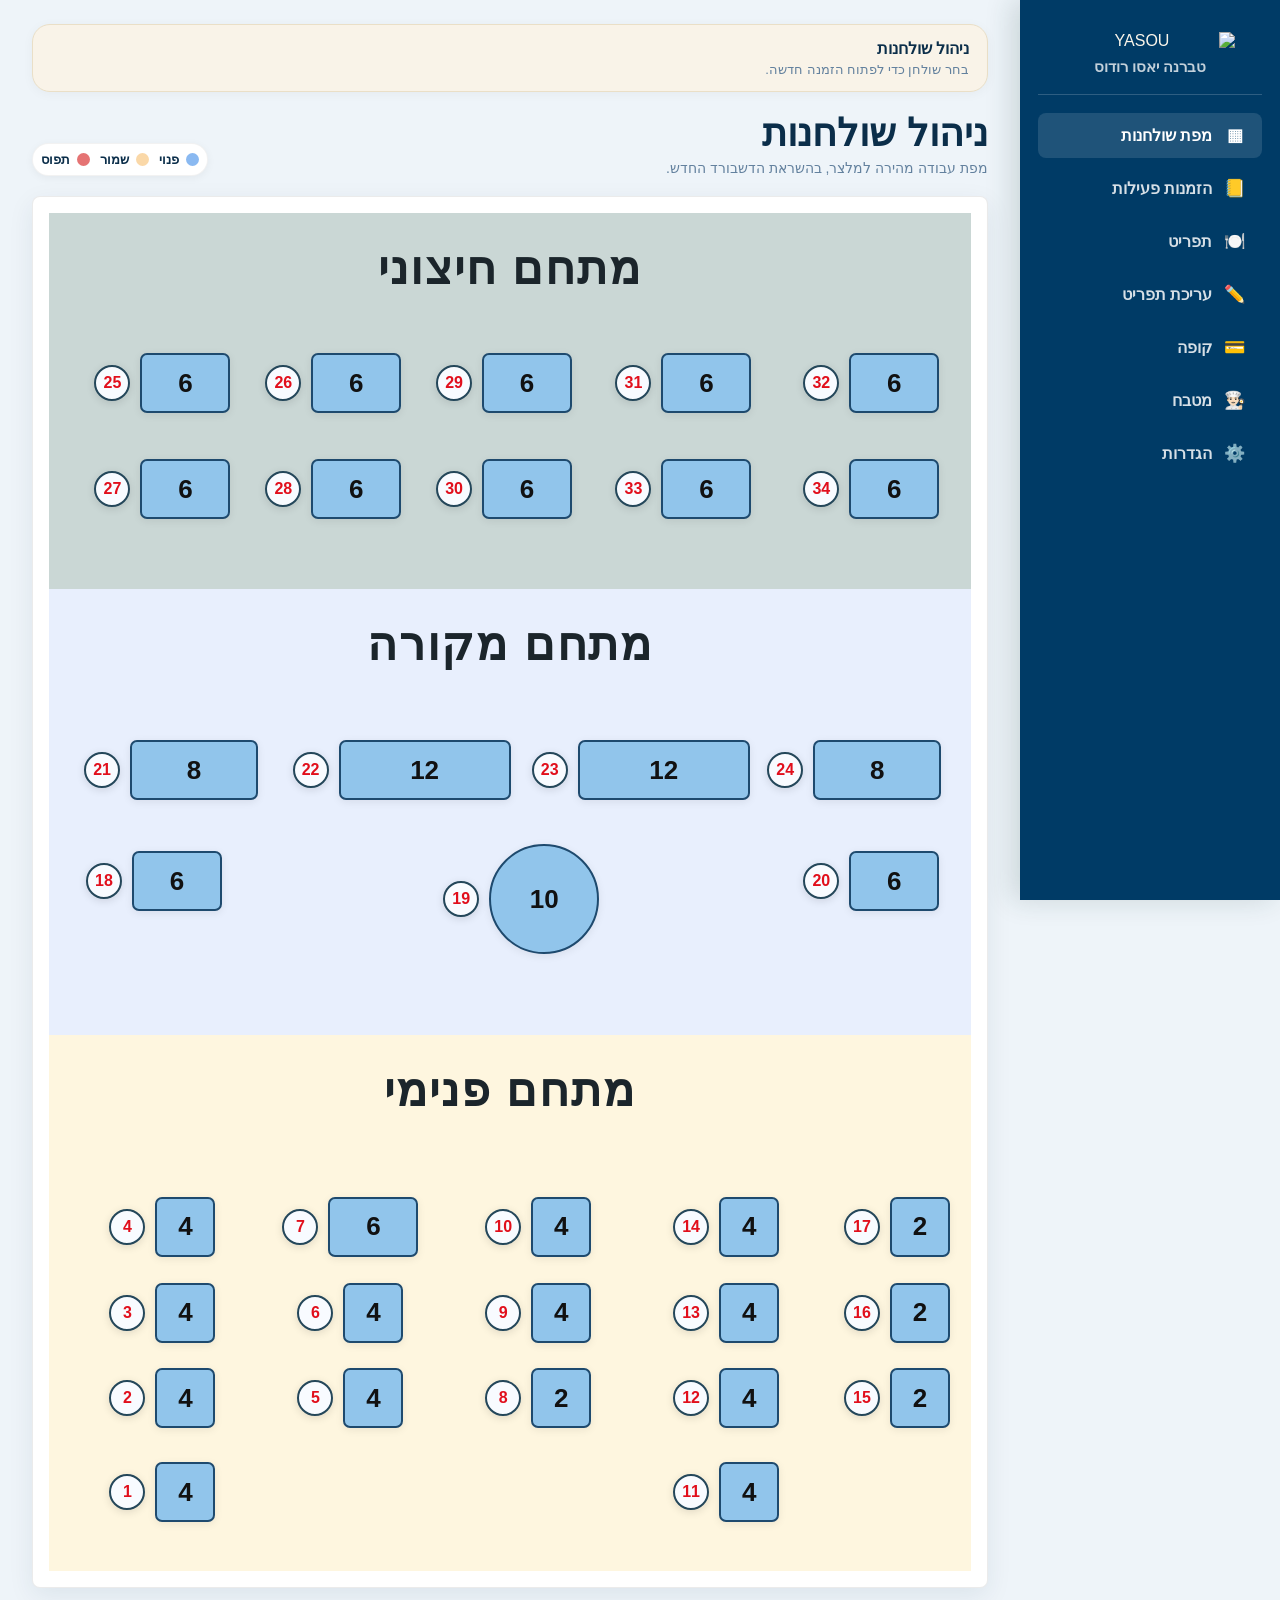
==== commit b7a47be5: "Update print statement from 'Hello' to 'Goodbye'" ====
--- a/Digital menu.html
+++ b/Digital menu.html
@@ -1,15 +1,16 @@
+
 <!DOCTYPE html>
-<!-- saved from url=(0086)file:///C:/Users/lione/Yasou%20Taverna%20System/digital-menu-main/yasou-spa/index.html -->
-<html lang="he" dir="rtl"><head><meta http-equiv="Content-Type" content="text/html; charset=UTF-8">
-  
+<html lang="he" dir="rtl">
+<head>
+  <meta charset="UTF-8">
   <meta name="viewport" content="width=device-width, initial-scale=1.0">
   <title>YASOU - מערכת הזמנות</title>
-  <link rel="stylesheet" href="./Digital menu_files/spa.css">
+  <link rel="stylesheet" href="css/spa.css?v=20260811-15">
 </head>
-<body data-view="tables" class="">
+<body>
   <aside class="sidebar" id="side">
     <div class="brand-block">
-      <img src="./Digital menu_files/dashboard-logo.png" alt="YASOU" class="sidebar-logo">
+      <img src="assets/dashboard-logo.png" alt="YASOU" class="sidebar-logo">
       <p class="sidebar-title">טברנה יאסו רודוס</p>
     </div>
 
@@ -18,27 +19,27 @@
         <span class="icon">▦</span>
         <span>מפת שולחנות</span>
       </button>
-      <button type="button" data-view="active" class="">
+      <button type="button" data-view="active">
         <span class="icon">📒</span>
         <span>הזמנות פעילות</span>
       </button>
-      <button type="button" data-view="menu" class="">
+      <button type="button" data-view="menu">
         <span class="icon">🍽️</span>
         <span>תפריט</span>
       </button>
-      <button type="button" data-view="menu-editor" class="">
+      <button type="button" data-view="menu-editor">
         <span class="icon">✏️</span>
         <span>עריכת תפריט</span>
       </button>
-      <button type="button" data-view="pos" class="">
+      <button type="button" data-view="pos">
         <span class="icon">💳</span>
         <span>קופה</span>
       </button>
-      <button type="button" data-view="kitchen" class="">
+      <button type="button" data-view="kitchen">
         <span class="icon">👨🏻‍🍳</span>
         <span>מטבח</span>
       </button>
-      <button type="button" data-view="settings" class="">
+      <button type="button" data-view="settings">
         <span class="icon">⚙️</span>
         <span>הגדרות</span>
       </button>
@@ -56,7 +57,7 @@
 
     <section class="notice">
       <div>
-        <strong id="noticeTitle">ניהול שולחנות</strong>
+        <strong id="noticeTitle">מערכת הזמנות פעילה</strong>
         <p id="noticeText">בחר שולחן כדי לפתוח הזמנה חדשה.</p>
       </div>
       <div class="menu-language-row">
@@ -80,860 +81,15 @@
           <span><i class="occupied"></i> תפוס</span>
         </div>
       </div>
-      <div class="table-zones" id="tableZones"><section class="zone-card outside">
-    <div class="zone-head">
-      <h2>מתחם חיצוני</h2>
-      <span>25-34</span>
-    </div>
-  <div class="table-map outside"><button class="table-tile free " type="button" style="left: 12%; top: 28%; width: clamp(67px, 10vw, 90px); height: clamp(44px, 6.66667vw, 60px);">
-    <span class="table-id">25</span>
-    
-    <span class="table-seats">6</span>
-    
-  </button><button class="table-tile free " type="button" style="left: 32%; top: 28%; width: clamp(67px, 10vw, 90px); height: clamp(44px, 6.66667vw, 60px);">
-    <span class="table-id">26</span>
-    <span class="customer-label">ללא שם · 17 סועדים</span>
-    <span class="table-seats">6</span>
-    
-  </button><button class="table-tile free " type="button" style="left: 12%; top: 74%; width: clamp(67px, 10vw, 90px); height: clamp(44px, 6.66667vw, 60px);">
-    <span class="table-id">27</span>
-    
-    <span class="table-seats">6</span>
-    
-  </button><button class="table-tile free " type="button" style="left: 32%; top: 74%; width: clamp(67px, 10vw, 90px); height: clamp(44px, 6.66667vw, 60px);">
-    <span class="table-id">28</span>
-    
-    <span class="table-seats">6</span>
-    
-  </button><button class="table-tile occupied " type="button" style="left: 52%; top: 28%; width: clamp(67px, 10vw, 90px); height: clamp(44px, 6.66667vw, 60px);">
-    <span class="table-id">29</span>
-    <span class="customer-label">ללא שם · 3 סועדים</span>
-    <span class="table-seats">6</span>
-    <span class="table-state">183€</span>
-  </button><button class="table-tile free " type="button" style="left: 52%; top: 74%; width: clamp(67px, 10vw, 90px); height: clamp(44px, 6.66667vw, 60px);">
-    <span class="table-id">30</span>
-    
-    <span class="table-seats">6</span>
-    
-  </button><button class="table-tile occupied " type="button" style="left: 73%; top: 28%; width: clamp(67px, 10vw, 90px); height: clamp(44px, 6.66667vw, 60px);">
-    <span class="table-id">31</span>
-    
-    <span class="table-seats">6</span>
-    <span class="table-state">10€</span>
-  </button><button class="table-tile occupied " type="button" style="left: 95%; top: 28%; width: clamp(67px, 10vw, 90px); height: clamp(44px, 6.66667vw, 60px);">
-    <span class="table-id">32</span>
-    
-    <span class="table-seats">6</span>
-    <span class="table-state">30€</span>
-  </button><button class="table-tile occupied " type="button" style="left: 73%; top: 74%; width: clamp(67px, 10vw, 90px); height: clamp(44px, 6.66667vw, 60px);">
-    <span class="table-id">33</span>
-    
-    <span class="table-seats">6</span>
-    <span class="table-state">158€</span>
-  </button><button class="table-tile free " type="button" style="left: 95%; top: 74%; width: clamp(67px, 10vw, 90px); height: clamp(44px, 6.66667vw, 60px);">
-    <span class="table-id">34</span>
-    
-    <span class="table-seats">6</span>
-    
-  </button></div></section><section class="zone-card covered">
-    <div class="zone-head">
-      <h2>מתחם מקורה</h2>
-      <span>18-24</span>
-    </div>
-  <div class="table-map covered"><button class="table-tile free " type="button" style="left: 11%; top: 62%; width: clamp(67px, 10vw, 90px); height: clamp(44px, 6.66667vw, 60px);">
-    <span class="table-id">18</span>
-    
-    <span class="table-seats">6</span>
-    
-  </button><button class="table-tile free circle" type="button" style="left: 54%; top: 68%; width: clamp(81px, 12.2222vw, 110px); height: clamp(81px, 12.2222vw, 110px);">
-    <span class="table-id">19</span>
-    
-    <span class="table-seats">10</span>
-    
-  </button><button class="table-tile free " type="button" style="left: 95%; top: 62%; width: clamp(67px, 10vw, 90px); height: clamp(44px, 6.66667vw, 60px);">
-    <span class="table-id">20</span>
-    
-    <span class="table-seats">6</span>
-    
-  </button><button class="table-tile free " type="button" style="left: 13%; top: 25%; width: clamp(95px, 14.2222vw, 128px); height: clamp(44px, 6.66667vw, 60px);">
-    <span class="table-id">21</span>
-    
-    <span class="table-seats">8</span>
-    
-  </button><button class="table-tile free " type="button" style="left: 40%; top: 25%; width: clamp(127px, 19.1111vw, 172px); height: clamp(44px, 6.66667vw, 60px);">
-    <span class="table-id">22</span>
-    
-    <span class="table-seats">12</span>
-    
-  </button><button class="table-tile free " type="button" style="left: 68%; top: 25%; width: clamp(127px, 19.1111vw, 172px); height: clamp(44px, 6.66667vw, 60px);">
-    <span class="table-id">23</span>
-    
-    <span class="table-seats">12</span>
-    
-  </button><button class="table-tile free " type="button" style="left: 93%; top: 25%; width: clamp(95px, 14.2222vw, 128px); height: clamp(44px, 6.66667vw, 60px);">
-    <span class="table-id">24</span>
-    
-    <span class="table-seats">8</span>
-    
-  </button></div></section><section class="zone-card inside">
-    <div class="zone-head">
-      <h2>מתחם פנימי</h2>
-      <span>1-17</span>
-    </div>
-  <div class="table-map inside"><button class="table-tile free " type="button" style="left: 12%; top: 90%; width: clamp(44px, 6.66667vw, 60px); height: clamp(44px, 6.66667vw, 60px);">
-    <span class="table-id">1</span>
-    
-    <span class="table-seats">4</span>
-    
-  </button><button class="table-tile free " type="button" style="left: 12%; top: 66%; width: clamp(44px, 6.66667vw, 60px); height: clamp(44px, 6.66667vw, 60px);">
-    <span class="table-id">2</span>
-    
-    <span class="table-seats">4</span>
-    
-  </button><button class="table-tile free " type="button" style="left: 12%; top: 44%; width: clamp(44px, 6.66667vw, 60px); height: clamp(44px, 6.66667vw, 60px);">
-    <span class="table-id">3</span>
-    
-    <span class="table-seats">4</span>
-    
-  </button><button class="table-tile free " type="button" style="left: 12%; top: 22%; width: clamp(44px, 6.66667vw, 60px); height: clamp(44px, 6.66667vw, 60px);">
-    <span class="table-id">4</span>
-    
-    <span class="table-seats">4</span>
-    
-  </button><button class="table-tile free " type="button" style="left: 34%; top: 66%; width: clamp(44px, 6.66667vw, 60px); height: clamp(44px, 6.66667vw, 60px);">
-    <span class="table-id">5</span>
-    
-    <span class="table-seats">4</span>
-    
-  </button><button class="table-tile free " type="button" style="left: 34%; top: 44%; width: clamp(44px, 6.66667vw, 60px); height: clamp(44px, 6.66667vw, 60px);">
-    <span class="table-id">6</span>
-    
-    <span class="table-seats">4</span>
-    
-  </button><button class="table-tile free " type="button" style="left: 34%; top: 22%; width: clamp(67px, 10vw, 90px); height: clamp(44px, 6.66667vw, 60px);">
-    <span class="table-id">7</span>
-    
-    <span class="table-seats">6</span>
-    
-  </button><button class="table-tile free " type="button" style="left: 56%; top: 66%; width: clamp(44px, 6.66667vw, 60px); height: clamp(44px, 6.66667vw, 60px);">
-    <span class="table-id">8</span>
-    
-    <span class="table-seats">2</span>
-    
-  </button><button class="table-tile free " type="button" style="left: 56%; top: 44%; width: clamp(44px, 6.66667vw, 60px); height: clamp(44px, 6.66667vw, 60px);">
-    <span class="table-id">9</span>
-    
-    <span class="table-seats">4</span>
-    
-  </button><button class="table-tile free " type="button" style="left: 56%; top: 22%; width: clamp(44px, 6.66667vw, 60px); height: clamp(44px, 6.66667vw, 60px);">
-    <span class="table-id">10</span>
-    
-    <span class="table-seats">4</span>
-    
-  </button><button class="table-tile free " type="button" style="left: 78%; top: 90%; width: clamp(44px, 6.66667vw, 60px); height: clamp(44px, 6.66667vw, 60px);">
-    <span class="table-id">11</span>
-    
-    <span class="table-seats">4</span>
-    
-  </button><button class="table-tile free " type="button" style="left: 78%; top: 66%; width: clamp(44px, 6.66667vw, 60px); height: clamp(44px, 6.66667vw, 60px);">
-    <span class="table-id">12</span>
-    
-    <span class="table-seats">4</span>
-    
-  </button><button class="table-tile free " type="button" style="left: 78%; top: 44%; width: clamp(44px, 6.66667vw, 60px); height: clamp(44px, 6.66667vw, 60px);">
-    <span class="table-id">13</span>
-    
-    <span class="table-seats">4</span>
-    
-  </button><button class="table-tile free " type="button" style="left: 78%; top: 22%; width: clamp(44px, 6.66667vw, 60px); height: clamp(44px, 6.66667vw, 60px);">
-    <span class="table-id">14</span>
-    
-    <span class="table-seats">4</span>
-    
-  </button><button class="table-tile free " type="button" style="left: 98%; top: 66%; width: clamp(44px, 6.66667vw, 60px); height: clamp(44px, 6.66667vw, 60px);">
-    <span class="table-id">15</span>
-    
-    <span class="table-seats">2</span>
-    
-  </button><button class="table-tile free " type="button" style="left: 98%; top: 44%; width: clamp(44px, 6.66667vw, 60px); height: clamp(44px, 6.66667vw, 60px);">
-    <span class="table-id">16</span>
-    
-    <span class="table-seats">2</span>
-    
-  </button><button class="table-tile free " type="button" style="left: 98%; top: 22%; width: clamp(44px, 6.66667vw, 60px); height: clamp(44px, 6.66667vw, 60px);">
-    <span class="table-id">17</span>
-    <span class="customer-label">שמעון בן גוריון · 4 סועדים</span>
-    <span class="table-seats">2</span>
-    
-  </button></div></section></div>
-    </section>
-
-    <section class="view" id="view-menu" dir="rtl" lang="he">
+      <div class="table-zones" id="tableZones"></div>
+    </section>
+
+    <section class="view" id="view-menu">
       <div class="menu-shell">
         <div class="menu-toolbar">
-          <div class="category-list" id="categoryList"><button class="active">הכול</button><button class="">פתיחה</button><button class="">סלטים</button><button class="">חומוס</button><button class="">בשר ועוף</button><button class="">דגים</button><button class="">טבעוני / צמחוני</button><button class="">שתייה קלה</button><button class="">משקאות חריפים</button><button class="">נרגילה</button><button class="">קינוח</button></div>
-        </div>
-        <div class="menu-cards" id="menuCards"><article class="dish-card">
-    <div class="dish-meta">
-      <span>פתיחה</span>
-      <span>מטבח קר</span>
-    </div>
-    <div class="dish-main">
-      <div>
-        <h3>פיתה יוונית עם ממרח זיתים</h3>
-        <p>Greek pita with olive pâté</p>
-      </div>
-      <strong class="price">10€</strong>
-    </div>
-  </article><article class="dish-card">
-    <div class="dish-meta">
-      <span>פתיחה</span>
-      <span>מטבח קר</span>
-    </div>
-    <div class="dish-main">
-      <div>
-        <h3>אדממה</h3>
-        <p>Edamame</p>
-      </div>
-      <strong class="price">10€</strong>
-    </div>
-  </article><article class="dish-card">
-    <div class="dish-meta">
-      <span>פתיחה</span>
-      <span>מטבח חם</span>
-    </div>
-    <div class="dish-main">
-      <div>
-        <h3>צ'יפס קריספי</h3>
-        <p>Crispy French fries</p>
-      </div>
-      <strong class="price">10€</strong>
-    </div>
-  </article><article class="dish-card">
-    <div class="dish-meta">
-      <span>פתיחה</span>
-      <span>מטבח קר</span>
-    </div>
-    <div class="dish-main">
-      <div>
-        <h3>פלטת ירקות טריים</h3>
-        <p>Fresh vegetable plate</p>
-      </div>
-      <strong class="price">28€</strong>
-    </div>
-  </article><article class="dish-card">
-    <div class="dish-meta">
-      <span>פתיחה</span>
-      <span>מטבח חם</span>
-    </div>
-    <div class="dish-main">
-      <div>
-        <h3>צלחת אורז</h3>
-        <p>Rice plate</p>
-      </div>
-      <strong class="price">10€</strong>
-    </div>
-  </article><article class="dish-card">
-    <div class="dish-meta">
-      <span>סלטים</span>
-      <span>מטבח קר</span>
-    </div>
-    <div class="dish-main">
-      <div>
-        <h3>טחינה בתוספת שתי פיתות</h3>
-        <p>Tahini with 2 pita breads</p>
-      </div>
-      <strong class="price">10€</strong>
-    </div>
-  </article><article class="dish-card">
-    <div class="dish-meta">
-      <span>סלטים</span>
-      <span>מטבח קר</span>
-    </div>
-    <div class="dish-main">
-      <div>
-        <h3>חצילים</h3>
-        <p>Eggplant</p>
-      </div>
-      <strong class="price">רגיל 10€ / עם טחינה בצד 13€</strong>
-    </div>
-  </article><article class="dish-card">
-    <div class="dish-meta">
-      <span>סלטים</span>
-      <span>מטבח חם</span>
-    </div>
-    <div class="dish-main">
-      <div>
-        <h3>פלפלים חריפים על האש</h3>
-        <p>Grilled hot peppers</p>
-      </div>
-      <strong class="price">7€</strong>
-    </div>
-  </article><article class="dish-card">
-    <div class="dish-meta">
-      <span>סלטים</span>
-      <span>מטבח קר</span>
-    </div>
-    <div class="dish-main">
-      <div>
-        <h3>זיתים יווניים</h3>
-        <p>Greek olives</p>
-      </div>
-      <strong class="price">10€</strong>
-    </div>
-  </article><article class="dish-card">
-    <div class="dish-meta">
-      <span>סלטים</span>
-      <span>מטבח קר</span>
-    </div>
-    <div class="dish-main">
-      <div>
-        <h3>סלט ירקות קצוץ</h3>
-        <p>Chopped vegetable salad</p>
-      </div>
-      <strong class="price">10€</strong>
-    </div>
-  </article><article class="dish-card">
-    <div class="dish-meta">
-      <span>סלטים</span>
-      <span>מטבח קר</span>
-    </div>
-    <div class="dish-main">
-      <div>
-        <h3>סלט יאסו</h3>
-        <p>Yasou salad</p>
-      </div>
-      <strong class="price">13€</strong>
-    </div>
-  </article><article class="dish-card">
-    <div class="dish-meta">
-      <span>סלטים</span>
-      <span>מטבח קר</span>
-    </div>
-    <div class="dish-main">
-      <div>
-        <h3>סלט יווני טבעוני</h3>
-        <p>Vegan Greek Salad</p>
-      </div>
-      <strong class="price">28€</strong>
-    </div>
-  </article><article class="dish-card">
-    <div class="dish-meta">
-      <span>סלטים</span>
-      <span>מטבח קר</span>
-    </div>
-    <div class="dish-main">
-      <div>
-        <h3>תוספת 2 פיתות</h3>
-        <p>Extra two pita breads</p>
-      </div>
-      <strong class="price">3€</strong>
-    </div>
-  </article><article class="dish-card">
-    <div class="dish-meta">
-      <span>סלטים</span>
-      <span>מטבח קר</span>
-    </div>
-    <div class="dish-main">
-      <div>
-        <h3>תוספת טחינה / חריף סחוג</h3>
-        <p>Extra tahini / Zhug hot sauce</p>
-      </div>
-      <strong class="price">3€</strong>
-    </div>
-  </article><article class="dish-card">
-    <div class="dish-meta">
-      <span>חומוס</span>
-      <span>מטבח קר</span>
-    </div>
-    <div class="dish-main">
-      <div>
-        <h3>חומוס ביתי</h3>
-        <p>Home-made hummus</p>
-      </div>
-      <strong class="price">10€</strong>
-    </div>
-  </article><article class="dish-card">
-    <div class="dish-meta">
-      <span>חומוס</span>
-      <span>מטבח קר</span>
-    </div>
-    <div class="dish-main">
-      <div>
-        <h3>חומוס טחינה</h3>
-        <p>Hummus Tahini</p>
-      </div>
-      <strong class="price">13€</strong>
-    </div>
-  </article><article class="dish-card">
-    <div class="dish-meta">
-      <span>חומוס</span>
-      <span>מטבח קר</span>
-    </div>
-    <div class="dish-main">
-      <div>
-        <h3>חומוס פטריות</h3>
-        <p>Hummus with mushrooms</p>
-      </div>
-      <strong class="price">15€</strong>
-    </div>
-  </article><article class="dish-card">
-    <div class="dish-meta">
-      <span>חומוס</span>
-      <span>מטבח חם</span>
-    </div>
-    <div class="dish-main">
-      <div>
-        <h3>חומוס שניצלונים</h3>
-        <p>Hummus with mini schnitzel</p>
-      </div>
-      <strong class="price">20€</strong>
-    </div>
-  </article><article class="dish-card">
-    <div class="dish-meta">
-      <span>חומוס</span>
-      <span>מטבח חם</span>
-    </div>
-    <div class="dish-main">
-      <div>
-        <h3>חומוס בשר טחון</h3>
-        <p>Hummus with minced meat</p>
-      </div>
-      <strong class="price">20€</strong>
-    </div>
-  </article><article class="dish-card">
-    <div class="dish-meta">
-      <span>בשר ועוף</span>
-      <span>מטבח חם</span>
-    </div>
-    <div class="dish-main">
-      <div>
-        <h3>פרגיות</h3>
-        <p>Pargit - chicken thighs</p>
-      </div>
-      <strong class="price">28€</strong>
-    </div>
-  </article><article class="dish-card">
-    <div class="dish-meta">
-      <span>בשר ועוף</span>
-      <span>מטבח חם</span>
-    </div>
-    <div class="dish-main">
-      <div>
-        <h3>שניצל</h3>
-        <p>Schnitzel</p>
-      </div>
-      <strong class="price">28€</strong>
-    </div>
-  </article><article class="dish-card">
-    <div class="dish-meta">
-      <span>בשר ועוף</span>
-      <span>מטבח חם</span>
-    </div>
-    <div class="dish-main">
-      <div>
-        <h3>שניצלונים</h3>
-        <p>Mini schnitzel</p>
-      </div>
-      <strong class="price">28€</strong>
-    </div>
-  </article><article class="dish-card">
-    <div class="dish-meta">
-      <span>בשר ועוף</span>
-      <span>מטבח חם</span>
-    </div>
-    <div class="dish-main">
-      <div>
-        <h3>חזה עוף על האש</h3>
-        <p>Grilled chicken breast</p>
-      </div>
-      <strong class="price">28€</strong>
-    </div>
-  </article><article class="dish-card">
-    <div class="dish-meta">
-      <span>בשר ועוף</span>
-      <span>מטבח חם</span>
-    </div>
-    <div class="dish-main">
-      <div>
-        <h3>קבב יווני</h3>
-        <p>Greek kebab</p>
-      </div>
-      <strong class="price">30€</strong>
-    </div>
-  </article><article class="dish-card">
-    <div class="dish-meta">
-      <span>בשר ועוף</span>
-      <span>מטבח חם</span>
-    </div>
-    <div class="dish-main">
-      <div>
-        <h3>המבורגר על פיתה יוונית</h3>
-        <p>Burger on Greek pita</p>
-      </div>
-      <strong class="price">30€</strong>
-    </div>
-  </article><article class="dish-card">
-    <div class="dish-meta">
-      <span>דגים</span>
-      <span>מטבח חם</span>
-    </div>
-    <div class="dish-main">
-      <div>
-        <h3>דניס / צ'יפורה</h3>
-        <p>Sea bream - Dorade</p>
-      </div>
-      <strong class="price">30€</strong>
-    </div>
-  </article><article class="dish-card">
-    <div class="dish-meta">
-      <span>דגים</span>
-      <span>מטבח חם</span>
-    </div>
-    <div class="dish-main">
-      <div>
-        <h3>לברק</h3>
-        <p>Sea bass - Loup de mer</p>
-      </div>
-      <strong class="price">30€</strong>
-    </div>
-  </article><article class="dish-card">
-    <div class="dish-meta">
-      <span>טבעוני / צמחוני</span>
-      <span>מטבח חם</span>
-    </div>
-    <div class="dish-main">
-      <div>
-        <h3>חביתה + שתי פיתות + קערית סלט</h3>
-        <p>Omelette with salad &amp; pita</p>
-      </div>
-      <strong class="price">15€</strong>
-    </div>
-  </article><article class="dish-card">
-    <div class="dish-meta">
-      <span>טבעוני / צמחוני</span>
-      <span>מטבח חם</span>
-    </div>
-    <div class="dish-main">
-      <div>
-        <h3>חביתה עם בצל או פטריות + פיתות + סלט</h3>
-        <p>Omelette with onion or mushrooms, salad &amp; pita</p>
-      </div>
-      <strong class="price">18€</strong>
-    </div>
-  </article><article class="dish-card">
-    <div class="dish-meta">
-      <span>טבעוני / צמחוני</span>
-      <span>מטבח קר</span>
-    </div>
-    <div class="dish-main">
-      <div>
-        <h3>סלט יווני עם גבינה טבעונית + שתי פיתות</h3>
-        <p>Greek salad (vegan cheese) with two pita breads</p>
-      </div>
-      <strong class="price">28€</strong>
-    </div>
-  </article><article class="dish-card">
-    <div class="dish-meta">
-      <span>שתייה קלה</span>
-      <span>בר</span>
-    </div>
-    <div class="dish-main">
-      <div>
-        <h3>מים / סודה</h3>
-        <p>Water / Soda</p>
-      </div>
-      <strong class="price">4€</strong>
-    </div>
-  </article><article class="dish-card">
-    <div class="dish-meta">
-      <span>שתייה קלה</span>
-      <span>בר</span>
-    </div>
-    <div class="dish-main">
-      <div>
-        <h3>קולה / זירו</h3>
-        <p>Cola / Zero</p>
-      </div>
-      <strong class="price">4€</strong>
-    </div>
-  </article><article class="dish-card">
-    <div class="dish-meta">
-      <span>שתייה קלה</span>
-      <span>בר</span>
-    </div>
-    <div class="dish-main">
-      <div>
-        <h3>ספרייט / זירו</h3>
-        <p>Sprite / Zero</p>
-      </div>
-      <strong class="price">4€</strong>
-    </div>
-  </article><article class="dish-card">
-    <div class="dish-meta">
-      <span>שתייה קלה</span>
-      <span>בר</span>
-    </div>
-    <div class="dish-main">
-      <div>
-        <h3>פנטה תפוזים</h3>
-        <p>Fanta Orange</p>
-      </div>
-      <strong class="price">4€</strong>
-    </div>
-  </article><article class="dish-card">
-    <div class="dish-meta">
-      <span>שתייה קלה</span>
-      <span>בר</span>
-    </div>
-    <div class="dish-main">
-      <div>
-        <h3>אייס תה אפרסק</h3>
-        <p>Ice Tea Peach</p>
-      </div>
-      <strong class="price">4€</strong>
-    </div>
-  </article><article class="dish-card">
-    <div class="dish-meta">
-      <span>שתייה קלה</span>
-      <span>בר</span>
-    </div>
-    <div class="dish-main">
-      <div>
-        <h3>מיצים: תפוזים / לימונדה / דובדבן</h3>
-        <p>Juices: Orange / Lemonade / Cherry</p>
-      </div>
-      <strong class="price">4€</strong>
-    </div>
-  </article><article class="dish-card">
-    <div class="dish-meta">
-      <span>שתייה קלה</span>
-      <span>בר</span>
-    </div>
-    <div class="dish-main">
-      <div>
-        <h3>משקה אנרגיה</h3>
-        <p>Energy drink</p>
-      </div>
-      <strong class="price">8€</strong>
-    </div>
-  </article><article class="dish-card">
-    <div class="dish-meta">
-      <span>בירה</span>
-      <span>בר</span>
-    </div>
-    <div class="dish-main">
-      <div>
-        <h3>הייניקן</h3>
-        <p>Heineken</p>
-      </div>
-      <strong class="price">10€</strong>
-    </div>
-  </article><article class="dish-card">
-    <div class="dish-meta">
-      <span>בירה</span>
-      <span>בר</span>
-    </div>
-    <div class="dish-main">
-      <div>
-        <h3>קרלסברג</h3>
-        <p>Carlsberg</p>
-      </div>
-      <strong class="price">12€</strong>
-    </div>
-  </article><article class="dish-card">
-    <div class="dish-meta">
-      <span>בירה</span>
-      <span>בר</span>
-    </div>
-    <div class="dish-main">
-      <div>
-        <h3>קורונה</h3>
-        <p>Corona</p>
-      </div>
-      <strong class="price">13€</strong>
-    </div>
-  </article><article class="dish-card">
-    <div class="dish-meta">
-      <span>קוקטיילים</span>
-      <span>בר</span>
-    </div>
-    <div class="dish-main">
-      <div>
-        <h3>יאסו קוקטייל אוזו</h3>
-        <p>Yasou Ouzo Cocktail</p>
-      </div>
-      <strong class="price">15€</strong>
-    </div>
-  </article><article class="dish-card">
-    <div class="dish-meta">
-      <span>קוקטיילים</span>
-      <span>בר</span>
-    </div>
-    <div class="dish-main">
-      <div>
-        <h3>מיקס פירות ללא אלכוהול</h3>
-        <p>Non-alcoholic fruit mix</p>
-      </div>
-      <strong class="price">10€</strong>
-    </div>
-  </article><article class="dish-card">
-    <div class="dish-meta">
-      <span>אוזו</span>
-      <span>בר</span>
-    </div>
-    <div class="dish-main">
-      <div>
-        <h3>פלומרי</h3>
-        <p>Plomari</p>
-      </div>
-      <strong class="price">כוסית 12€ / בקבוק 120€</strong>
-    </div>
-  </article><article class="dish-card">
-    <div class="dish-meta">
-      <span>אוזו</span>
-      <span>בר</span>
-    </div>
-    <div class="dish-main">
-      <div>
-        <h3>אוזו 12</h3>
-        <p>Ouzo 12</p>
-      </div>
-      <strong class="price">כוסית 12€ / בקבוק 120€</strong>
-    </div>
-  </article><article class="dish-card">
-    <div class="dish-meta">
-      <span>אוזו</span>
-      <span>בר</span>
-    </div>
-    <div class="dish-main">
-      <div>
-        <h3>אוזו 200 מ"ל</h3>
-        <p>Ouzo 200ml</p>
-      </div>
-      <strong class="price">30€</strong>
-    </div>
-  </article><article class="dish-card">
-    <div class="dish-meta">
-      <span>וויסקי</span>
-      <span>בר</span>
-    </div>
-    <div class="dish-main">
-      <div>
-        <h3>ג'יימסון</h3>
-        <p>Jameson</p>
-      </div>
-      <strong class="price">כוסית 15€ / בקבוק 180€</strong>
-    </div>
-  </article><article class="dish-card">
-    <div class="dish-meta">
-      <span>וויסקי</span>
-      <span>בר</span>
-    </div>
-    <div class="dish-main">
-      <div>
-        <h3>ג'ק דניאל</h3>
-        <p>Jack Daniel's</p>
-      </div>
-      <strong class="price">כוסית 15€ / בקבוק 180€</strong>
-    </div>
-  </article><article class="dish-card">
-    <div class="dish-meta">
-      <span>וויסקי</span>
-      <span>בר</span>
-    </div>
-    <div class="dish-main">
-      <div>
-        <h3>שיבאס</h3>
-        <p>Chivas</p>
-      </div>
-      <strong class="price">כוסית 13€ / בקבוק 150€</strong>
-    </div>
-  </article><article class="dish-card">
-    <div class="dish-meta">
-      <span>וויסקי</span>
-      <span>בר</span>
-    </div>
-    <div class="dish-main">
-      <div>
-        <h3>בלאק לייבל</h3>
-        <p>Black Label</p>
-      </div>
-      <strong class="price">כוסית 15€ / בקבוק 200€</strong>
-    </div>
-  </article><article class="dish-card">
-    <div class="dish-meta">
-      <span>וודקה</span>
-      <span>בר</span>
-    </div>
-    <div class="dish-main">
-      <div>
-        <h3>סטולי</h3>
-        <p>Stoli</p>
-      </div>
-      <strong class="price">כוסית 13€ / בקבוק 130€</strong>
-    </div>
-  </article><article class="dish-card">
-    <div class="dish-meta">
-      <span>וודקה</span>
-      <span>בר</span>
-    </div>
-    <div class="dish-main">
-      <div>
-        <h3>פילנדיה</h3>
-        <p>Finlandia</p>
-      </div>
-      <strong class="price">כוסית 13€ / בקבוק 130€</strong>
-    </div>
-  </article><article class="dish-card">
-    <div class="dish-meta">
-      <span>וודקה</span>
-      <span>בר</span>
-    </div>
-    <div class="dish-main">
-      <div>
-        <h3>גריי גוס</h3>
-        <p>Grey Goose</p>
-      </div>
-      <strong class="price">כוסית 15€ / בקבוק 200€</strong>
-    </div>
-  </article><article class="dish-card">
-    <div class="dish-meta">
-      <span>נרגילה</span>
-      <span>בר</span>
-    </div>
-    <div class="dish-main">
-      <div>
-        <h3>נרגילה: תפוח / אבטיח / נענע</h3>
-        <p>Nargilla: Apple / Watermelon / Mint</p>
-      </div>
-      <strong class="price">30€</strong>
-    </div>
-  </article><article class="dish-card">
-    <div class="dish-meta">
-      <span>נרגילה</span>
-      <span>בר</span>
-    </div>
-    <div class="dish-main">
-      <div>
-        <h3>החלפת ראש + גחל חדש</h3>
-        <p>Refill head + new coal</p>
-      </div>
-      <strong class="price">15€</strong>
-    </div>
-  </article><article class="dish-card">
-    <div class="dish-meta">
-      <span>קינוח</span>
-      <span>מטבח קר</span>
-    </div>
-    <div class="dish-main">
-      <div>
-        <h3>שאל את המלצר על קינוח היום!</h3>
-        <p>Ask the waiter for the dessert of the day!</p>
-      </div>
-      <strong class="price">10€</strong>
-    </div>
-  </article></div>
+          <div class="category-list" id="categoryList"></div>
+        </div>
+        <div class="menu-cards" id="menuCards"></div>
       </div>
     </section>
 
@@ -953,189 +109,24 @@
         <aside class="menu-editor-list">
           <div class="editor-filter-row">
             <input id="menuEditorSearch" type="search" placeholder="חיפוש מנה...">
-            <select id="menuEditorCategory"><option value="all">כל הקטגוריות</option><option value="starters">פתיחה</option><option value="salads">סלטים</option><option value="hummus">חומוס</option><option value="meat_chicken">בשר ועוף</option><option value="fish">דגים</option><option value="vegan_veg">טבעוני / צמחוני</option><option value="soft_drinks">שתייה קלה</option><option value="beer">בירה</option><option value="cocktails">קוקטיילים</option><option value="ouzo">אוזו</option><option value="whiskey">וויסקי</option><option value="vodka">וודקה</option><option value="nargilla">נרגילה</option><option value="dessert">קינוח</option></select>
-          </div>
-          <div class="editor-items-list" id="menuEditorList"><button type="button" class="editor-item-btn active">
-      <strong>פיתה יוונית עם ממרח זיתים</strong>
-      <span>פתיחה · מטבח קר · 10€</span>
-    </button><button type="button" class="editor-item-btn ">
-      <strong>אדממה</strong>
-      <span>פתיחה · מטבח קר · 10€</span>
-    </button><button type="button" class="editor-item-btn ">
-      <strong>צ'יפס קריספי</strong>
-      <span>פתיחה · מטבח חם · 10€</span>
-    </button><button type="button" class="editor-item-btn ">
-      <strong>פלטת ירקות טריים</strong>
-      <span>פתיחה · מטבח קר · 28€</span>
-    </button><button type="button" class="editor-item-btn ">
-      <strong>צלחת אורז</strong>
-      <span>פתיחה · מטבח חם · 10€</span>
-    </button><button type="button" class="editor-item-btn ">
-      <strong>טחינה בתוספת שתי פיתות</strong>
-      <span>סלטים · מטבח קר · 10€</span>
-    </button><button type="button" class="editor-item-btn ">
-      <strong>חצילים</strong>
-      <span>סלטים · מטבח קר · רגיל 10€ / עם טחינה בצד 13€</span>
-    </button><button type="button" class="editor-item-btn ">
-      <strong>פלפלים חריפים על האש</strong>
-      <span>סלטים · מטבח חם · 7€</span>
-    </button><button type="button" class="editor-item-btn ">
-      <strong>זיתים יווניים</strong>
-      <span>סלטים · מטבח קר · 10€</span>
-    </button><button type="button" class="editor-item-btn ">
-      <strong>סלט ירקות קצוץ</strong>
-      <span>סלטים · מטבח קר · 10€</span>
-    </button><button type="button" class="editor-item-btn ">
-      <strong>סלט יאסו</strong>
-      <span>סלטים · מטבח קר · 13€</span>
-    </button><button type="button" class="editor-item-btn ">
-      <strong>סלט יווני טבעוני</strong>
-      <span>סלטים · מטבח קר · 28€</span>
-    </button><button type="button" class="editor-item-btn ">
-      <strong>תוספת 2 פיתות</strong>
-      <span>סלטים · מטבח קר · 3€</span>
-    </button><button type="button" class="editor-item-btn ">
-      <strong>תוספת טחינה / חריף סחוג</strong>
-      <span>סלטים · מטבח קר · 3€</span>
-    </button><button type="button" class="editor-item-btn ">
-      <strong>חומוס ביתי</strong>
-      <span>חומוס · מטבח קר · 10€</span>
-    </button><button type="button" class="editor-item-btn ">
-      <strong>חומוס טחינה</strong>
-      <span>חומוס · מטבח קר · 13€</span>
-    </button><button type="button" class="editor-item-btn ">
-      <strong>חומוס פטריות</strong>
-      <span>חומוס · מטבח קר · 15€</span>
-    </button><button type="button" class="editor-item-btn ">
-      <strong>חומוס שניצלונים</strong>
-      <span>חומוס · מטבח חם · 20€</span>
-    </button><button type="button" class="editor-item-btn ">
-      <strong>חומוס בשר טחון</strong>
-      <span>חומוס · מטבח חם · 20€</span>
-    </button><button type="button" class="editor-item-btn ">
-      <strong>פרגיות</strong>
-      <span>בשר ועוף · מטבח חם · 28€</span>
-    </button><button type="button" class="editor-item-btn ">
-      <strong>שניצל</strong>
-      <span>בשר ועוף · מטבח חם · 28€</span>
-    </button><button type="button" class="editor-item-btn ">
-      <strong>שניצלונים</strong>
-      <span>בשר ועוף · מטבח חם · 28€</span>
-    </button><button type="button" class="editor-item-btn ">
-      <strong>חזה עוף על האש</strong>
-      <span>בשר ועוף · מטבח חם · 28€</span>
-    </button><button type="button" class="editor-item-btn ">
-      <strong>קבב יווני</strong>
-      <span>בשר ועוף · מטבח חם · 30€</span>
-    </button><button type="button" class="editor-item-btn ">
-      <strong>המבורגר על פיתה יוונית</strong>
-      <span>בשר ועוף · מטבח חם · 30€</span>
-    </button><button type="button" class="editor-item-btn ">
-      <strong>דניס / צ'יפורה</strong>
-      <span>דגים · מטבח חם · 30€</span>
-    </button><button type="button" class="editor-item-btn ">
-      <strong>לברק</strong>
-      <span>דגים · מטבח חם · 30€</span>
-    </button><button type="button" class="editor-item-btn ">
-      <strong>חביתה + שתי פיתות + קערית סלט</strong>
-      <span>טבעוני / צמחוני · מטבח חם · 15€</span>
-    </button><button type="button" class="editor-item-btn ">
-      <strong>חביתה עם בצל או פטריות + פיתות + סלט</strong>
-      <span>טבעוני / צמחוני · מטבח חם · 18€</span>
-    </button><button type="button" class="editor-item-btn ">
-      <strong>סלט יווני עם גבינה טבעונית + שתי פיתות</strong>
-      <span>טבעוני / צמחוני · מטבח קר · 28€</span>
-    </button><button type="button" class="editor-item-btn ">
-      <strong>מים / סודה</strong>
-      <span>שתייה קלה · בר · 4€</span>
-    </button><button type="button" class="editor-item-btn ">
-      <strong>קולה / זירו</strong>
-      <span>שתייה קלה · בר · 4€</span>
-    </button><button type="button" class="editor-item-btn ">
-      <strong>ספרייט / זירו</strong>
-      <span>שתייה קלה · בר · 4€</span>
-    </button><button type="button" class="editor-item-btn ">
-      <strong>פנטה תפוזים</strong>
-      <span>שתייה קלה · בר · 4€</span>
-    </button><button type="button" class="editor-item-btn ">
-      <strong>אייס תה אפרסק</strong>
-      <span>שתייה קלה · בר · 4€</span>
-    </button><button type="button" class="editor-item-btn ">
-      <strong>מיצים: תפוזים / לימונדה / דובדבן</strong>
-      <span>שתייה קלה · בר · 4€</span>
-    </button><button type="button" class="editor-item-btn ">
-      <strong>משקה אנרגיה</strong>
-      <span>שתייה קלה · בר · 8€</span>
-    </button><button type="button" class="editor-item-btn ">
-      <strong>הייניקן</strong>
-      <span>בירה · בר · 10€</span>
-    </button><button type="button" class="editor-item-btn ">
-      <strong>קרלסברג</strong>
-      <span>בירה · בר · 12€</span>
-    </button><button type="button" class="editor-item-btn ">
-      <strong>קורונה</strong>
-      <span>בירה · בר · 13€</span>
-    </button><button type="button" class="editor-item-btn ">
-      <strong>יאסו קוקטייל אוזו</strong>
-      <span>קוקטיילים · בר · 15€</span>
-    </button><button type="button" class="editor-item-btn ">
-      <strong>מיקס פירות ללא אלכוהול</strong>
-      <span>קוקטיילים · בר · 10€</span>
-    </button><button type="button" class="editor-item-btn ">
-      <strong>פלומרי</strong>
-      <span>אוזו · בר · כוסית 12€ / בקבוק 120€</span>
-    </button><button type="button" class="editor-item-btn ">
-      <strong>אוזו 12</strong>
-      <span>אוזו · בר · כוסית 12€ / בקבוק 120€</span>
-    </button><button type="button" class="editor-item-btn ">
-      <strong>אוזו 200 מ"ל</strong>
-      <span>אוזו · בר · 30€</span>
-    </button><button type="button" class="editor-item-btn ">
-      <strong>ג'יימסון</strong>
-      <span>וויסקי · בר · כוסית 15€ / בקבוק 180€</span>
-    </button><button type="button" class="editor-item-btn ">
-      <strong>ג'ק דניאל</strong>
-      <span>וויסקי · בר · כוסית 15€ / בקבוק 180€</span>
-    </button><button type="button" class="editor-item-btn ">
-      <strong>שיבאס</strong>
-      <span>וויסקי · בר · כוסית 13€ / בקבוק 150€</span>
-    </button><button type="button" class="editor-item-btn ">
-      <strong>בלאק לייבל</strong>
-      <span>וויסקי · בר · כוסית 15€ / בקבוק 200€</span>
-    </button><button type="button" class="editor-item-btn ">
-      <strong>סטולי</strong>
-      <span>וודקה · בר · כוסית 13€ / בקבוק 130€</span>
-    </button><button type="button" class="editor-item-btn ">
-      <strong>פילנדיה</strong>
-      <span>וודקה · בר · כוסית 13€ / בקבוק 130€</span>
-    </button><button type="button" class="editor-item-btn ">
-      <strong>גריי גוס</strong>
-      <span>וודקה · בר · כוסית 15€ / בקבוק 200€</span>
-    </button><button type="button" class="editor-item-btn ">
-      <strong>נרגילה: תפוח / אבטיח / נענע</strong>
-      <span>נרגילה · בר · 30€</span>
-    </button><button type="button" class="editor-item-btn ">
-      <strong>החלפת ראש + גחל חדש</strong>
-      <span>נרגילה · בר · 15€</span>
-    </button><button type="button" class="editor-item-btn ">
-      <strong>שאל את המלצר על קינוח היום!</strong>
-      <span>קינוח · מטבח קר · 10€</span>
-    </button></div>
+            <select id="menuEditorCategory"></select>
+          </div>
+          <div class="editor-items-list" id="menuEditorList"></div>
         </aside>
 
-        <form class="menu-editor-form" id="menuEditorForm" data-item-id="pita_olive">
+        <form class="menu-editor-form" id="menuEditorForm">
           <div class="form-head">
             <div>
               <span>כרטיס מנה</span>
-              <h2 id="menuEditorTitle">פיתה יוונית עם ממרח זיתים</h2>
+              <h2 id="menuEditorTitle">בחר מנה לעריכה</h2>
             </div>
-            <strong id="menuEditorStatus">מוכן לעריכה</strong>
+            <strong id="menuEditorStatus">לא נשמר</strong>
           </div>
 
           <div class="form-grid">
             <label>
               <span>שם בעברית</span>
-              <input id="editNameHe" type="text" required="">
+              <input id="editNameHe" type="text" required>
             </label>
             <label>
               <span>שם באנגלית</span>
@@ -1151,7 +142,7 @@
             </label>
             <label>
               <span>קטגוריה</span>
-              <select id="editCategory"><option value="starters">פתיחה</option><option value="salads">סלטים</option><option value="hummus">חומוס</option><option value="meat_chicken">בשר ועוף</option><option value="fish">דגים</option><option value="vegan_veg">טבעוני / צמחוני</option><option value="soft_drinks">שתייה קלה</option><option value="beer">בירה</option><option value="cocktails">קוקטיילים</option><option value="ouzo">אוזו</option><option value="whiskey">וויסקי</option><option value="vodka">וודקה</option><option value="nargilla">נרגילה</option><option value="dessert">קינוח</option></select>
+              <select id="editCategory"></select>
             </label>
             <label>
               <span>עמדת הכנה</span>
@@ -1187,71 +178,7 @@
           <span><i class="occupied"></i> תפוס</span>
         </div>
       </div>
-      <div class="active-orders-grid" id="activeOrdersGrid"><article class="active-order-card occupied">
-      <div class="active-order-top">
-        <div>
-          <h3>שולחן 29</h3>
-          <p>3 סועדים · 9 שורות · 183€ · 14:10</p>
-        </div>
-        <span class="active-status occupied">תפוס</span>
-      </div>
-      <ul class="active-order-lines">
-        <li><span>1x טחינה בתוספת שתי פיתות</span><strong>10€</strong></li><li><span>1x פלפלים חריפים על האש</span><strong>7€</strong></li><li><span>1x סלט ירקות קצוץ</span><strong>10€</strong></li><li><span>1x סלט יווני טבעוני</span><strong>28€</strong></li><li><span>7x פיתה יוונית עם ממרח זיתים</span><strong>70€</strong></li>
-        <li><span>ועוד 4 שורות...</span><strong></strong></li>
-      </ul>
-      <div class="active-order-actions">
-        <button class="dark-action" type="button" data-open="29">פתח הזמנה</button>
-        <button class="danger-action" type="button" data-close="29">סגור שולחן</button>
-      </div>
-    </article><article class="active-order-card occupied">
-      <div class="active-order-top">
-        <div>
-          <h3>שולחן 31</h3>
-          <p>1 שורות · 10€ · 22:41</p>
-        </div>
-        <span class="active-status occupied">תפוס</span>
-      </div>
-      <ul class="active-order-lines">
-        <li><span>1x טחינה בתוספת שתי פיתות</span><strong>10€</strong></li>
-        
-      </ul>
-      <div class="active-order-actions">
-        <button class="dark-action" type="button" data-open="31">פתח הזמנה</button>
-        <button class="danger-action" type="button" data-close="31">סגור שולחן</button>
-      </div>
-    </article><article class="active-order-card occupied">
-      <div class="active-order-top">
-        <div>
-          <h3>שולחן 32</h3>
-          <p>3 שורות · 30€ · 16:56</p>
-        </div>
-        <span class="active-status occupied">תפוס</span>
-      </div>
-      <ul class="active-order-lines">
-        <li><span>1x פיתה יוונית עם ממרח זיתים</span><strong>10€</strong></li><li><span>1x צ'יפס קריספי</span><strong>10€</strong></li><li><span>1x צלחת אורז</span><strong>10€</strong></li>
-        
-      </ul>
-      <div class="active-order-actions">
-        <button class="dark-action" type="button" data-open="32">פתח הזמנה</button>
-        <button class="danger-action" type="button" data-close="32">סגור שולחן</button>
-      </div>
-    </article><article class="active-order-card occupied">
-      <div class="active-order-top">
-        <div>
-          <h3>שולחן 33</h3>
-          <p>7 שורות · 158€ · 16:16</p>
-        </div>
-        <span class="active-status occupied">תפוס</span>
-      </div>
-      <ul class="active-order-lines">
-        <li><span>4x פיתה יוונית עם ממרח זיתים</span><strong>40€</strong></li><li><span>1x אדממה</span><strong>10€</strong></li><li><span>1x פלטת ירקות טריים</span><strong>28€</strong></li><li><span>1x צלחת אורז</span><strong>10€</strong></li><li><span>1x צ'יפס קריספי</span><strong>10€</strong></li>
-        <li><span>ועוד 2 שורות...</span><strong></strong></li>
-      </ul>
-      <div class="active-order-actions">
-        <button class="dark-action" type="button" data-open="33">פתח הזמנה</button>
-        <button class="danger-action" type="button" data-close="33">סגור שולחן</button>
-      </div>
-    </article></div>
+      <div class="active-orders-grid" id="activeOrdersGrid"></div>
     </section>
 
     <section class="view" id="view-pos">
@@ -1261,75 +188,7 @@
           <p>סגירת שולחנות ותצוגת סכומים לתשלום.</p>
         </div>
       </div>
-      <div class="cashier-grid" id="cashierGrid"><article class="cashier-card">
-      <div class="cashier-card-top">
-        <div>
-          <h3>שולחן 29</h3>
-          <p>3 סועדים</p>
-        </div>
-        <strong>183€</strong>
-      </div>
-      <ul class="cashier-lines">
-        <li><span>1x טחינה בתוספת שתי פיתות</span><strong>10€</strong></li><li><span>1x פלפלים חריפים על האש</span><strong>7€</strong></li><li><span>1x סלט ירקות קצוץ</span><strong>10€</strong></li><li><span>1x סלט יווני טבעוני</span><strong>28€</strong></li><li><span>7x פיתה יוונית עם ממרח זיתים</span><strong>70€</strong></li>
-        <li class="cashier-more-lines"><span>ועוד 4 שורות...</span><strong></strong></li>
-      </ul>
-      <button class="card-scroll-top" type="button" aria-label="חזרה לראש הכרטיס" title="חזרה לראש הכרטיס">↑</button>
-      <div class="cashier-actions">
-        <button class="dark-action" type="button" data-open="29">פתח הזמנה</button>
-        <button class="danger-action" type="button" data-close="29">סגור תשלום</button>
-      </div>
-    </article><article class="cashier-card">
-      <div class="cashier-card-top">
-        <div>
-          <h3>שולחן 31</h3>
-          <p>הזמנה פתוחה</p>
-        </div>
-        <strong>10€</strong>
-      </div>
-      <ul class="cashier-lines">
-        <li><span>1x טחינה בתוספת שתי פיתות</span><strong>10€</strong></li>
-        
-      </ul>
-      
-      <div class="cashier-actions">
-        <button class="dark-action" type="button" data-open="31">פתח הזמנה</button>
-        <button class="danger-action" type="button" data-close="31">סגור תשלום</button>
-      </div>
-    </article><article class="cashier-card">
-      <div class="cashier-card-top">
-        <div>
-          <h3>שולחן 32</h3>
-          <p>הזמנה פתוחה</p>
-        </div>
-        <strong>30€</strong>
-      </div>
-      <ul class="cashier-lines">
-        <li><span>1x פיתה יוונית עם ממרח זיתים</span><strong>10€</strong></li><li><span>1x צ'יפס קריספי</span><strong>10€</strong></li><li><span>1x צלחת אורז</span><strong>10€</strong></li>
-        
-      </ul>
-      
-      <div class="cashier-actions">
-        <button class="dark-action" type="button" data-open="32">פתח הזמנה</button>
-        <button class="danger-action" type="button" data-close="32">סגור תשלום</button>
-      </div>
-    </article><article class="cashier-card">
-      <div class="cashier-card-top">
-        <div>
-          <h3>שולחן 33</h3>
-          <p>הזמנה פתוחה</p>
-        </div>
-        <strong>158€</strong>
-      </div>
-      <ul class="cashier-lines">
-        <li><span>4x פיתה יוונית עם ממרח זיתים</span><strong>40€</strong></li><li><span>1x אדממה</span><strong>10€</strong></li><li><span>1x פלטת ירקות טריים</span><strong>28€</strong></li><li><span>1x צלחת אורז</span><strong>10€</strong></li><li><span>1x צ'יפס קריספי</span><strong>10€</strong></li>
-        <li class="cashier-more-lines"><span>ועוד 2 שורות...</span><strong></strong></li>
-      </ul>
-      <button class="card-scroll-top" type="button" aria-label="חזרה לראש הכרטיס" title="חזרה לראש הכרטיס">↑</button>
-      <div class="cashier-actions">
-        <button class="dark-action" type="button" data-open="33">פתח הזמנה</button>
-        <button class="danger-action" type="button" data-close="33">סגור תשלום</button>
-      </div>
-    </article></div>
+      <div class="cashier-grid" id="cashierGrid"></div>
     </section>
 
     <section class="view" id="view-kitchen">
@@ -1345,140 +204,7 @@
           <button type="button" data-station="bar">בר</button>
         </div>
       </div>
-      <div class="orders-grid" id="ordersGrid"><article class="order-card">
-      <h3>שולחן 33</h3>
-      
-      <ul>
-        <li><strong>4x פיתה יוונית עם ממרח זיתים</strong></li><li><strong>1x אדממה</strong></li><li><strong>1x פלטת ירקות טריים</strong></li><li><strong>1x צלחת אורז</strong></li><li><strong>1x צ'יפס קריספי</strong></li><li><strong>1x דניס / צ'יפורה</strong></li><li><strong>1x לברק</strong></li>
-      </ul>
-      <button class="dark-action" type="button">סמן כבוצע</button>
-    </article><article class="order-card">
-      <h3>שולחן 29</h3>
-      
-      <ul>
-        <li><strong>1x טחינה בתוספת שתי פיתות</strong></li><li><strong>1x פלפלים חריפים על האש</strong></li><li><strong>1x סלט ירקות קצוץ</strong></li><li><strong>1x סלט יווני טבעוני</strong></li><li><strong>7x פיתה יוונית עם ממרח זיתים</strong></li><li><strong>1x צ'יפס קריספי</strong></li><li><strong>1x צלחת אורז</strong></li><li><strong>1x פלטת ירקות טריים</strong></li><li><strong>1x אדממה</strong></li>
-      </ul>
-      <button class="dark-action" type="button">סמן כבוצע</button>
-    </article><article class="order-card">
-      <h3>שולחן 29</h3>
-      
-      <ul>
-        <li><strong>1x טחינה בתוספת שתי פיתות</strong></li><li><strong>1x פלפלים חריפים על האש</strong></li><li><strong>1x סלט ירקות קצוץ</strong></li><li><strong>1x סלט יווני טבעוני</strong></li><li><strong>1x פיתה יוונית עם ממרח זיתים</strong></li><li><strong>1x צ'יפס קריספי</strong></li><li><strong>1x צלחת אורז</strong></li><li><strong>1x פלטת ירקות טריים</strong></li><li><strong>1x אדממה</strong></li>
-      </ul>
-      <button class="dark-action" type="button">סמן כבוצע</button>
-    </article><article class="order-card">
-      <h3>שולחן 26</h3>
-      
-      <ul>
-        <li><strong>1x אדממה</strong></li><li><strong>1x פלטת ירקות טריים</strong></li><li><strong>1x צלחת אורז</strong></li><li><strong>1x צ'יפס קריספי</strong></li><li><strong>1x חומוס ביתי</strong></li><li><strong>1x חומוס פטריות</strong></li><li><strong>1x חומוס בשר טחון</strong></li><li><strong>1x חומוס שניצלונים</strong></li>
-      </ul>
-      <button class="dark-action" type="button">סמן כבוצע</button>
-    </article><article class="order-card">
-      <h3>שולחן 29</h3>
-      
-      <ul>
-        <li><strong>1x טחינה בתוספת שתי פיתות</strong></li><li><strong>1x פלפלים חריפים על האש</strong></li><li><strong>1x סלט ירקות קצוץ</strong></li><li><strong>1x סלט יווני טבעוני</strong></li>
-      </ul>
-      <button class="dark-action" type="button">סמן כבוצע</button>
-    </article><article class="order-card">
-      <h3>שולחן 32</h3>
-      
-      <ul>
-        <li><strong>1x פיתה יוונית עם ממרח זיתים</strong></li><li><strong>1x צ'יפס קריספי</strong></li><li><strong>1x צלחת אורז</strong></li>
-      </ul>
-      <button class="dark-action" type="button">סמן כבוצע</button>
-    </article><article class="order-card">
-      <h3>שולחן 25</h3>
-      
-      <ul>
-        <li><strong>1x צלחת אורז</strong></li>
-      </ul>
-      <button class="dark-action" type="button">סמן כבוצע</button>
-    </article><article class="order-card">
-      <h3>שולחן 31</h3>
-      
-      <ul>
-        <li><strong>1x טחינה בתוספת שתי פיתות</strong></li>
-      </ul>
-      <button class="dark-action" type="button">סמן כבוצע</button>
-    </article><article class="order-card">
-      <h3>שולחן 33</h3>
-      
-      <ul>
-        <li><strong>1x אדממה</strong></li><li><strong>1x צלחת אורז</strong></li><li><strong>1x צ'יפס קריספי</strong></li><li><strong>1x פיתה יוונית עם ממרח זיתים</strong></li><li><strong>1x חומוס ביתי</strong></li><li><strong>1x חומוס בשר טחון</strong></li>
-      </ul>
-      <button class="dark-action" type="button">סמן כבוצע</button>
-    </article><article class="order-card">
-      <h3>שולחן 19</h3>
-      
-      <ul>
-        <li><strong>1x פיתה יוונית עם ממרח זיתים</strong></li><li><strong>1x צ'יפס קריספי</strong></li>
-      </ul>
-      <button class="dark-action" type="button">סמן כבוצע</button>
-    </article><article class="order-card">
-      <h3>שולחן 30</h3>
-      
-      <ul>
-        <li><strong>3x פיתה יוונית עם ממרח זיתים</strong></li><li><strong>1x צלחת אורז</strong></li>
-      </ul>
-      <button class="dark-action" type="button">סמן כבוצע</button>
-    </article><article class="order-card">
-      <h3>שולחן 29</h3>
-      
-      <ul>
-        <li><strong>1x פיתה יוונית עם ממרח זיתים</strong></li><li><strong>1x צלחת אורז</strong></li><li><strong>1x פלטת ירקות טריים</strong></li><li><strong>1x אדממה</strong></li>
-      </ul>
-      <button class="dark-action" type="button">סמן כבוצע</button>
-    </article><article class="order-card">
-      <h3>שולחן 32</h3>
-      
-      <ul>
-        <li><strong>1x פיתה יוונית עם ממרח זיתים</strong></li><li><strong>1x פלטת ירקות טריים</strong></li>
-      </ul>
-      <button class="dark-action" type="button">סמן כבוצע</button>
-    </article><article class="order-card">
-      <h3>שולחן 30</h3>
-      
-      <ul>
-        <li><strong>1x צלחת אורז</strong></li><li><strong>1x פיתה יוונית עם ממרח זיתים</strong></li>
-      </ul>
-      <button class="dark-action" type="button">סמן כבוצע</button>
-    </article><article class="order-card">
-      <h3>שולחן 26</h3>
-      
-      <ul>
-        <li><strong>2x אדממה</strong></li>
-      </ul>
-      <button class="dark-action" type="button">סמן כבוצע</button>
-    </article><article class="order-card">
-      <h3>שולחן 31</h3>
-      
-      <ul>
-        <li><strong>1x פיתה יוונית עם ממרח זיתים</strong></li>
-      </ul>
-      <button class="dark-action" type="button">סמן כבוצע</button>
-    </article><article class="order-card">
-      <h3>שולחן 17</h3>
-      
-      <ul>
-        <li><strong>1x פיתה יוונית עם ממרח זיתים</strong></li><li><strong>2x פלטת ירקות טריים</strong></li>
-      </ul>
-      <button class="dark-action" type="button">סמן כבוצע</button>
-    </article><article class="order-card">
-      <h3>שולחן 27</h3>
-      
-      <ul>
-        <li><strong>1x דניס / צ'יפורה</strong></li><li><strong>1x לברק</strong></li><li><strong>1x פיתה יוונית עם ממרח זיתים</strong></li>
-      </ul>
-      <button class="dark-action" type="button">סמן כבוצע</button>
-    </article><article class="order-card">
-      <h3>שולחן 31</h3>
-      
-      <ul>
-        <li><strong>2x פלטת ירקות טריים</strong></li><li><strong>1x צלחת אורז</strong></li>
-      </ul>
-      <button class="dark-action" type="button">סמן כבוצע</button>
-    </article></div>
+      <div class="orders-grid" id="ordersGrid"></div>
     </section>
 
     <section class="view" id="view-settings">
@@ -1605,11 +331,10 @@
 
   <div class="toast" id="toast"></div>
 
-  <script src="./Digital menu_files/menu-data.js"></script>
-  <script src="./Digital menu_files/tables.js"></script>
-  <script src="./Digital menu_files/api.js"></script>
-  <script src="./Digital menu_files/order-queue.js"></script>
-  <script src="./Digital menu_files/spa.js"></script>
-
-
-</body></html>+  <script src="js/menu-data.js?v=20260811-15"></script>
+  <script src="js/tables.js?v=20260811-15"></script>
+  <script src="js/api.js?v=20260811-15"></script>
+  <script src="js/order-queue.js?v=20260811-15"></script>
+  <script src="js/spa.js?v=20260811-15"></script>
+</body>
+</html>
--- a/css/spa.css
+++ b/css/spa.css
@@ -0,0 +1,1591 @@
+:root {
+	--bg: #FBF9F2;
+	--bg-panel: #FFFFFF;
+	--stone: #DED7C4;
+	--stone-soft: #EFEAD9;
+	--ink: #1C2B32;
+	--ink-soft: #5B6B70;
+	--aegean: #23566F;
+	--aegean-deep: #163B4D;
+	--olive: #6B7A4F;
+	--ochre: #B98530;
+	--good: #4F7942;
+	--good-bg: #EAF1E4;
+	--warn: #B07A22;
+	--warn-bg: #FAF0DC;
+	--bad: #A8452F;
+	--bad-bg: #FBE9E3;
+	--navy: #0b2e4a;
+	--navy-2: #163f63;
+	--sky: #8ab9f1;
+	--paper: #fbfdff;
+	--cream: #eef4f9;
+	--warm: #f9f3e8;
+	--line: #dce7f2;
+	--ink: #0b2e4a;
+	--muted: #63819e;
+	--green: #8fd29a;
+	--amber: #fad8a8;
+	--red: #e57373;
+	--shadow: 0 18px 60px rgba(11, 46, 74, .14);
+	--radius: 14px;
+	--serif: 'Frank Ruhl Libre', serif;
+	--sans: 'Heebo', sans-serif;
+}
+* {
+	box-sizing: border-box;
+}
+html, body {
+	margin: 0;
+	min-height: 100%;
+	background: var(--cream);
+	color: var(--ink);
+	font-family: "Segoe UI", Arial, sans-serif;
+}
+body {
+	direction: rtl;
+}
+button, input {
+	font: inherit;
+}
+button {
+	cursor: pointer;
+}
+.sidebar {
+	position: fixed;
+	inset-block: 0;
+	right: 0;
+	z-index: 40;
+	width: 260px;
+	padding: 24px 18px;
+	background: #003b66;
+	color: #faf5ea;
+	display: flex;
+	flex-direction: column;
+	box-shadow: -8px 0 26px rgba(23, 63, 54, .16);
+}
+.brand-block {
+	padding: 8px 10px 18px;
+	border-bottom: 1px solid rgba(255,255,255,.18);
+	text-align: center;
+}
+.sidebar-logo {
+	display: block;
+	width: 170px;
+	max-width: 90%;
+	max-height: 68px;
+	height: auto;
+	object-fit: contain;
+	margin: 0 auto;
+}
+.sidebar-title {
+	margin: 8px 0 0;
+	color: rgba(255,255,255,.76);
+	font-weight: 700;
+	font-size: .95rem;
+}
+.nav {
+	display: grid;
+	gap: 8px;
+	margin-top: 18px;
+}
+.nav button {
+	display: flex;
+	align-items: center;
+	gap: 10px;
+	border: 0;
+	border-radius: 8px;
+	padding: 12px 14px;
+	background: transparent;
+	color: rgba(255,255,255,.84);
+	font-weight: 700;
+	text-align: right;
+	transition: .16s ease;
+}
+.nav button.active, .nav button:hover {
+	background: rgba(255,255,255,.12);
+	color: #fff;
+}
+.nav .icon {
+	width: 26px;
+	text-align: center;
+	flex: 0 0 auto;
+	color: #fff;
+	font-size: 1.08rem;
+	font-weight: 900;
+}
+.app {
+	min-height: 100vh;
+	padding: 24px 292px 40px 32px;
+}
+.mobile-bar {
+	display: none;
+}
+.notice {
+	max-width: 1680px;
+	margin: 0 auto 22px;
+	background: var(--warm);
+	border: 1px solid #eadfc7;
+	border-radius: 18px;
+	padding: 14px 18px;
+	display: flex;
+	justify-content: space-between;
+	align-items: center;
+	gap: 14px;
+	box-shadow: 0 2px 12px rgba(0,0,0,.04);
+}
+.notice p {
+	margin: 4px 0 0;
+	color: var(--muted);
+	font-size: 13px;
+}
+.menu-language-row {
+	display: none;
+	flex: 0 0 auto;
+	justify-content: flex-start;
+}
+body[data-view="menu"] .menu-language-row {
+	display: flex;
+}
+.dark-action, .send-btn {
+	border: 0;
+	border-radius: 999px;
+	background: var(--navy);
+	color: #fff;
+	padding: 11px 18px;
+	font-weight: 800;
+}
+.view {
+	display: none;
+	max-width: 1680px;
+	margin: 0 auto;
+}
+.view.active {
+	display: block;
+}
+.page-title {
+	display: flex;
+	justify-content: space-between;
+	align-items: end;
+	gap: 20px;
+	margin-bottom: 20px;
+}
+.page-title h1 {
+	margin: 0;
+	font-size: 38px;
+	line-height: 1;
+	letter-spacing: 0;
+}
+.page-title p {
+	margin: 8px 0 0;
+	color: var(--muted);
+	font-size: 14px;
+}
+.legend, .segmented {
+	background: #fff;
+	border: 1px solid rgba(0,0,0,.05);
+	border-radius: 999px;
+	padding: 8px;
+	display: flex;
+	gap: 10px;
+	align-items: center;
+	box-shadow: 0 2px 8px rgba(0,0,0,.05);
+}
+.legend span {
+	display: flex;
+	align-items: center;
+	gap: 7px;
+	font-size: 13px;
+	font-weight: 700;
+}
+.legend i {
+	width: 13px;
+	height: 13px;
+	border-radius: 999px;
+	display: inline-block;
+}
+.free {
+	background: var(--sky);
+}
+.reserved {
+	background: var(--amber);
+}
+.occupied {
+	background: var(--red);
+}
+.segmented button {
+	border: 0;
+	border-radius: 999px;
+	background: transparent;
+	color: var(--muted);
+	padding: 8px 13px;
+	font-weight: 800;
+}
+.segmented button.active {
+	background: var(--navy);
+	color: #fff;
+}
+.table-zones {
+	display: grid;
+	gap: 0;
+	width: min(100%, 1240px);
+	margin-inline: auto;
+	overflow: hidden;
+	border-radius: 8px;
+	border: 1px solid rgba(0,0,0,.08);
+	background: #fff;
+	padding: 16px;
+	box-shadow: 0 8px 26px rgba(11, 46, 74, .08);
+}
+#view-tables .page-title {
+	width: min(100%, 1240px);
+	margin-inline: auto;
+}
+.menu-hero {
+	width: min(100%, 1240px);
+	min-height: 250px;
+	margin: 0 auto 18px;
+	border-radius: 8px;
+	padding: 28px 34px;
+	background: linear-gradient(90deg, rgba(11,46,74,.96), rgba(11,46,74,.78)), radial-gradient(circle at 14% 20%, rgba(245,208,160,.24), transparent 34%);
+	color: #fff;
+	display: flex;
+	justify-content: space-between;
+	align-items: center;
+	gap: 22px;
+	box-shadow: 0 12px 32px rgba(11,46,74,.18);
+	overflow: hidden;
+}
+.menu-hero-copy {
+	display: grid;
+	justify-items: start;
+	gap: 8px;
+}
+.menu-hero h1 {
+	margin: 0;
+	font-size: clamp(36px, 5vw, 64px);
+	line-height: 1;
+	font-weight: 900;
+	letter-spacing: .03em;
+}
+.menu-hero p {
+	margin: 0;
+	color: rgba(255,255,255,.74);
+	font-size: 16px;
+	font-weight: 700;
+}
+.menu-langs {
+	background: #fff;
+	border-color: rgba(0,59,102,.12);
+	border-radius: 8px;
+	padding: 5px;
+	box-shadow: 0 2px 8px rgba(0,0,0,.06);
+	width: max-content;
+	max-width: 100%;
+}
+.menu-langs button {
+	border-radius: 8px;
+	color: #003b66;
+	padding: 7px 12px;
+}
+.menu-langs button.active {
+	background: #003b66;
+	color: #fff;
+}
+.zone-card {
+	border: 0;
+	border-radius: 0;
+	padding: 32px 34px 40px;
+}
+.zone-card.outside {
+	background: #cad7d5;
+}
+.zone-card.covered {
+	background: #e8effd;
+}
+.zone-card.inside {
+	background: #fef6df;
+}
+.zone-head {
+	display: flex;
+	justify-content: center;
+	align-items: center;
+	gap: 10px;
+	margin-bottom: 28px;
+	text-align: center;
+}
+.zone-head h2 {
+	margin: 0;
+	font-size: clamp(30px, 3.6vw, 46px);
+	line-height: 1;
+	font-weight: 900;
+	color: #1b252b;
+	letter-spacing: .04em;
+}
+.zone-head span {
+	display: none;
+	background: rgba(255,255,255,.75);
+	border: 1px solid rgba(0,0,0,.06);
+	border-radius: 999px;
+	padding: 6px 11px;
+	font-size: 11px;
+	font-weight: 800;
+	color: var(--muted);
+}
+.table-map {
+	position: relative;
+	width: min(100%, 1120px);
+	margin-inline: auto;
+}
+.table-map.outside {
+	height: 230px;
+}
+.table-map.covered {
+	height: 300px;
+}
+.table-map.inside {
+	height: 390px;
+}
+.table-tile {
+	position: relative;
+	position: absolute;
+	transform: translate(-50%, -50%);
+	border: 2px solid #1e4a6e;
+	border-radius: 7px;
+	background: #91c5eb;
+	color: var(--navy);
+	box-shadow: 0 2px 8px rgba(0,0,0,.08);
+	transition: .16s ease;
+	display: grid;
+	place-items: center;
+	direction: rtl;
+}
+.table-tile:hover {
+	transform: translate(-50%, -50%) translateY(-2px);
+	box-shadow: 0 10px 24px rgba(0,0,0,.14);
+}
+.table-tile.circle {
+	border-radius: 999px;
+}
+.table-tile.reserved {
+	background: #f1d2a0;
+	border-color: #b7792e;
+}
+.table-tile.occupied {
+	background: #e57373;
+	border-color: #9c2f2f;
+}
+.table-id {
+	position: absolute;
+	top: 50%;
+	right: calc(100% + 12px);
+	transform: translateY(-50%);
+	width: 36px;
+	height: 36px;
+	border-radius: 999px;
+	display: grid;
+	place-items: center;
+	background: #f8fbff;
+	color: #e10f1c;
+	border: 2px solid #24475a;
+	font-size: 16px;
+	font-weight: 900;
+	box-shadow: 0 2px 8px rgba(0,0,0,.12);
+}
+.customer-label {
+	position: absolute;
+	bottom: calc(100% + 7px);
+	left: 50%;
+	transform: translateX(-50%);
+	min-width: 72px;
+	max-width: 150px;
+	overflow: hidden;
+	text-overflow: ellipsis;
+	white-space: nowrap;
+	border-radius: 0;
+	background: #fff;
+	border: 1px solid rgba(0,0,0,.08);
+	color: #1f2520;
+	box-shadow: 0 3px 10px rgba(11,46,74,.1);
+	padding: 3px 6px;
+	font-size: 11px;
+	font-weight: 900;
+}
+.table-seats {
+	font-size: 26px;
+	font-weight: 900;
+	color: #111;
+}
+.table-state {
+	position: absolute;
+	bottom: -12px;
+	left: 50%;
+	transform: translateX(-50%);
+	white-space: nowrap;
+	border-radius: 999px;
+	background: #fff;
+	border: 1px solid rgba(0,0,0,.08);
+	padding: 2px 9px;
+	font-size: 10px;
+	font-weight: 900;
+}
+.menu-shell {
+	width: min(100%, 1240px);
+	margin-inline: auto;
+	background: #fff;
+	border: 1px solid rgba(0,0,0,.08);
+	border-radius: 8px;
+	padding: 18px;
+	box-shadow: 0 8px 26px rgba(11, 46, 74, .08);
+}
+.menu-toolbar {
+	background: #ffffff;
+	border: 2px solid rgb(0 59 102);
+	border-radius: 12px;
+	padding: 10px;
+	margin-bottom: 16px;
+	box-shadow: 0 8px 22px rgba(0,59,102,.14);
+}
+.category-list {
+	display: flex;
+	gap: 8px;
+	overflow-x: auto;
+	scrollbar-width: none;
+}
+.category-list::-webkit-scrollbar {
+	display: none;
+}
+.category-list button {
+	flex: 0 0 auto;
+	border: 0;
+	border-radius: 8px;
+	background: #f8fbff;
+	border: 2px solid #d7e2ec;
+	padding: 9px 16px;
+	text-align: center;
+	color: #003b66;
+	font-weight: 800;
+	white-space: nowrap;
+	box-shadow: 0 2px 8px rgba(0,0,0,.1);
+}
+.category-list button.active {
+	background: #2f74ab;
+	border-color: #1f5278;
+	color: #fff;
+}
+.category-list button:hover {
+	background: #ffffff;
+	color: #002f52;
+}
+.menu-cards {
+	display: grid;
+	grid-template-columns: repeat(auto-fill, minmax(280px, 1fr));
+	gap: 12px;
+}
+.public-menu-section-title {
+	grid-column: 1 / -1;
+	margin: 18px 0 2px;
+	padding: 10px 14px;
+	border-radius: 8px;
+	background: #f9f3e8;
+	border: 1px solid #eadfc7;
+	color: var(--navy);
+	font-size: 22px;
+	line-height: 1.2;
+	font-weight: 900;
+	text-align: start;
+}
+.public-menu-section-title:first-child {
+	margin-top: 0;
+}
+.sectioned-dish-card {
+	align-self: stretch;
+}
+.dish-card {
+	background: #fff;
+	border: 3px solid #003b66;
+	border-radius: 14px;
+	padding: 12px 14px;
+	min-height: 98px;
+	box-shadow: 0 2px 8px rgba(0, 0, 0, .05);
+	transition: .16s ease;
+}
+.dish-card:hover {
+	border-color: #f1d2a0;
+	transform: translateY(-1px);
+	box-shadow: 0 8px 18px rgba(11, 46, 74, .09);
+}
+.dish-meta {
+	display: flex;
+	justify-content: space-between;
+	gap: 8px;
+	margin-bottom: 10px;
+}
+.dish-meta span {
+	background: #fff2df;
+	color: #8a5a1f;
+	border-radius: 999px;
+	padding: 4px 8px;
+	font-size: 11px;
+	font-weight: 800;
+}
+.dish-main {
+	display: flex;
+	justify-content: space-between;
+	align-items: end;
+	gap: 12px;
+}
+.dish-card h3 {
+	margin: 0 0 4px;
+	color: var(--navy);
+	font-size: 15px;
+	line-height: 1.25;
+}
+.dish-card p {
+	margin: 0;
+	color: var(--muted);
+	font-size: 12px;
+	line-height: 1.35;
+}
+.price {
+	flex: 0 0 auto;
+	font-size: 18px;
+	font-weight: 900;
+	color: var(--navy);
+	white-space: nowrap;
+}
+.orders-grid {
+	display: grid;
+	grid-template-columns: repeat(auto-fill, minmax(280px, 1fr));
+	gap: 14px;
+}
+.cashier-grid, .settings-grid {
+	display: grid;
+	grid-template-columns: repeat(auto-fill, minmax(300px, 1fr));
+	gap: 14px;
+	align-items: stretch;
+}
+.cashier-card, .settings-card {
+	background: #fff;
+	border: 1px solid var(--line);
+	border-radius: 18px;
+	padding: 16px;
+	box-shadow: 0 4px 16px rgba(0,0,0,.06);
+}
+.cashier-card {
+	border-right: 6px solid var(--amber);
+	display: flex;
+	flex-direction: column;
+	min-height: 330px;
+}
+.cashier-card-top {
+	display: flex;
+	justify-content: space-between;
+	gap: 12px;
+	align-items: start;
+	margin-bottom: 12px;
+}
+.cashier-card-top h3 {
+	margin: 0;
+	font-size: 20px;
+}
+.cashier-card-top p, .settings-card p {
+	margin: 5px 0 0;
+	color: var(--muted);
+	font-size: 13px;
+}
+.cashier-card-top strong {
+	color: var(--navy);
+	font-size: 24px;
+}
+.cashier-card ul {
+	list-style: none;
+	margin: 0;
+	padding: 0;
+	border-top: 1px solid var(--line);
+	flex: 1;
+}
+.cashier-card li {
+	display: flex;
+	justify-content: space-between;
+	gap: 10px;
+	padding: 8px 0;
+	border-bottom: 1px solid var(--line);
+	font-size: 13px;
+}
+.cashier-actions {
+	display: grid;
+	grid-template-columns: 1fr 1fr;
+	gap: 8px;
+	margin-top: auto;
+	padding-top: 14px;
+}
+.card-scroll-top {
+	align-self: flex-start;
+	width: 34px;
+	height: 34px;
+	margin-top: 10px;
+	border: 1px solid rgba(0,59,102,.16);
+	border-radius: 999px;
+	background: #f8fbff;
+	color: var(--navy);
+	font-size: 18px;
+	font-weight: 900;
+	line-height: 1;
+	box-shadow: 0 3px 10px rgba(11,46,74,.08);
+}
+.cashier-more-lines {
+	color: var(--muted);
+}
+.cashier-more-lines span {
+	overflow: hidden;
+	text-overflow: ellipsis;
+	white-space: nowrap;
+}
+.settings-page {
+	width: min(100%, 1240px);
+	margin: 0 auto;
+	padding: 28px 0 0;
+}
+.settings-hero {
+	text-align: center;
+	margin: 0 auto 46px;
+	max-width: 620px;
+}
+.settings-hero h1 {
+	margin: 0;
+	color: #111;
+	font-size: clamp(44px, 5vw, 68px);
+	line-height: .94;
+	font-weight: 950;
+	letter-spacing: 0;
+}
+.settings-hero p {
+	margin: 22px auto 0;
+	color: #8c8c8c;
+	font-size: 18px;
+	line-height: 1.65;
+	font-weight: 700;
+}
+.settings-feature-grid {
+	display: grid;
+	grid-template-columns: repeat(4, minmax(0, 1fr));
+	gap: 22px;
+	margin-bottom: 54px;
+}
+.settings-feature-card,
+.device-card {
+	position: relative;
+	min-height: 170px;
+	padding: 28px 28px 24px;
+	background: #fff;
+	border: 1px solid rgba(0,0,0,.06);
+	border-radius: 22px;
+	box-shadow: 0 14px 34px rgba(17,17,17,.08);
+}
+.settings-icon,
+.device-icon,
+.bolt-icon {
+	display: grid;
+	place-items: center;
+	width: 50px;
+	height: 50px;
+	border-radius: 14px;
+	background: #111;
+	color: #fff;
+	font-size: 24px;
+	font-weight: 900;
+	margin-bottom: 28px;
+}
+.settings-icon {
+	position: absolute;
+	top: 28px;
+	left: 28px;
+}
+.settings-icon.orange,
+.bolt-icon {
+	background: #ff5a1f;
+}
+.settings-icon.green {
+	background: #07996d;
+}
+.settings-feature-card strong,
+.device-card strong {
+	display: block;
+	color: #1b1b1b;
+	font-size: 18px;
+	font-weight: 950;
+	margin-top: 60px;
+}
+.settings-feature-card p,
+.device-card p {
+	margin: 12px 0 0;
+	color: #8a8a8a;
+	font-size: 15px;
+	line-height: 1.7;
+	font-weight: 700;
+}
+.status-pill,
+.connected-pill,
+.offline-mode-pill {
+	display: inline-flex;
+	align-items: center;
+	justify-content: center;
+	gap: 7px;
+	border-radius: 999px;
+	background: #e9fff5;
+	border: 1px solid #b9f4dc;
+	color: #10976d;
+	font-size: 13px;
+	font-weight: 950;
+	padding: 8px 13px;
+}
+.status-pill {
+	margin-top: 18px;
+}
+.connected-pill::after,
+.offline-mode-pill::after {
+	content: "";
+	width: 7px;
+	height: 7px;
+	border-radius: 999px;
+	background: #37d2a0;
+}
+.devices-panel {
+	background: #fff;
+	border: 1px solid rgba(0,0,0,.05);
+	border-radius: 24px;
+	padding: 34px;
+	box-shadow: 0 18px 42px rgba(17,17,17,.08);
+	margin-bottom: 44px;
+}
+.devices-head {
+	display: flex;
+	align-items: center;
+	justify-content: space-between;
+	gap: 16px;
+	margin-bottom: 26px;
+}
+.devices-head h2 {
+	margin: 0;
+	color: #111;
+	font-size: 22px;
+}
+.devices-head span {
+	display: inline-flex;
+	align-items: center;
+	gap: 10px;
+	color: #4f4f4f;
+	font-size: 14px;
+	font-weight: 900;
+}
+.devices-head i {
+	width: 9px;
+	height: 9px;
+	border-radius: 999px;
+	background: #37d2a0;
+}
+.devices-grid {
+	display: grid;
+	grid-template-columns: repeat(4, minmax(0, 1fr));
+	gap: 22px;
+}
+.device-card {
+	min-height: 178px;
+	background: #fbfaf7;
+	text-align: right;
+	box-shadow: none;
+}
+.device-card .device-icon {
+	position: absolute;
+	top: 24px;
+	left: 24px;
+	margin: 0;
+}
+.device-card strong {
+	margin-top: 64px;
+}
+.connected-pill {
+	margin-top: 18px;
+	padding: 6px 12px;
+}
+.offline-banner {
+	display: flex;
+	align-items: center;
+	justify-content: space-between;
+	gap: 24px;
+	background: #111;
+	color: #fff;
+	border-radius: 20px;
+	padding: 34px 38px;
+	box-shadow: 0 18px 36px rgba(0,0,0,.18);
+}
+.offline-banner > div {
+	display: flex;
+	align-items: center;
+	gap: 22px;
+}
+.offline-banner .bolt-icon {
+	flex: 0 0 auto;
+	margin: 0;
+	border-radius: 999px;
+}
+.offline-banner h2 {
+	margin: 0;
+	font-size: 24px;
+}
+.offline-banner p {
+	margin: 8px 0 0;
+	color: #bdbdbd;
+	font-size: 15px;
+	font-weight: 700;
+}
+.offline-mode-pill {
+	background: #2a2a2a;
+	border-color: #333;
+	color: #d7d7d7;
+	white-space: nowrap;
+}
+.active-orders-grid {
+	display: grid;
+	grid-template-columns: repeat(auto-fill, minmax(300px, 1fr));
+	gap: 14px;
+	align-items: stretch;
+}
+.active-order-card {
+	background: #fff;
+	border: 1px solid var(--line);
+	border-right: 6px solid var(--sky);
+	border-radius: 18px;
+	padding: 16px;
+	box-shadow: 0 4px 16px rgba(0,0,0,.06);
+	display: flex;
+	flex-direction: column;
+	min-height: 330px;
+}
+.active-order-card.reserved {
+	border-right-color: #b7792e;
+}
+.active-order-card.occupied {
+	border-right-color: #9c2f2f;
+}
+.active-order-top {
+	display: flex;
+	justify-content: space-between;
+	gap: 12px;
+	align-items: start;
+	margin-bottom: 12px;
+}
+.active-order-top h3 {
+	margin: 0;
+	font-size: 20px;
+}
+.active-order-top p {
+	margin: 5px 0 0;
+	color: var(--muted);
+	font-size: 13px;
+}
+.active-status {
+	border-radius: 999px;
+	padding: 5px 10px;
+	font-size: 11px;
+	font-weight: 900;
+	background: #e6f0fa;
+	color: var(--navy);
+}
+.active-status.reserved {
+	background: #fff2df;
+	color: #8a5a1f;
+}
+.active-status.occupied {
+	background: #fce8e8;
+	color: #9c2f2f;
+}
+.active-order-lines {
+	list-style: none;
+	margin: 0;
+	padding: 0;
+	border-top: 1px solid var(--line);
+	flex: 1;
+}
+.active-order-lines li {
+	display: flex;
+	justify-content: space-between;
+	gap: 10px;
+	padding: 8px 0;
+	border-bottom: 1px solid var(--line);
+	font-size: 13px;
+}
+.active-order-actions {
+	display: grid;
+	grid-template-columns: 1fr 1fr;
+	gap: 8px;
+	margin-top: auto;
+	padding-top: 14px;
+}
+.light-action, .danger-action {
+	border-radius: 999px;
+	padding: 10px 12px;
+	font-weight: 900;
+}
+.light-action {
+	border: 1px solid var(--line);
+	background: #fff;
+	color: var(--navy);
+}
+.danger-action {
+	border: 1px solid #fecaca;
+	background: #fee2e2;
+	color: #991b1b;
+}
+.editor-actions {
+	display: flex;
+	gap: 10px;
+	align-items: center;
+	flex-wrap: wrap;
+}
+.menu-editor-shell {
+	display: grid;
+	grid-template-columns: minmax(320px, 430px) 1fr;
+	gap: 16px;
+	width: min(100%, 1240px);
+	margin-inline: auto;
+}
+.menu-editor-list,
+.menu-editor-form {
+	background: #fff;
+	border: 1px solid rgba(0,0,0,.08);
+	border-radius: 8px;
+	box-shadow: 0 8px 26px rgba(11, 46, 74, .08);
+}
+.menu-editor-list {
+	padding: 14px;
+	min-height: 620px;
+}
+.editor-filter-row {
+	display: grid;
+	grid-template-columns: 1fr 150px;
+	gap: 8px;
+	margin-bottom: 12px;
+}
+.editor-filter-row input,
+.editor-filter-row select,
+.menu-editor-form input,
+.menu-editor-form select,
+.menu-editor-form textarea {
+	width: 100%;
+	border: 2px solid #d7e2ec;
+	border-radius: 8px;
+	background: #f8fbff;
+	color: var(--navy);
+	padding: 10px 12px;
+	font-weight: 800;
+	outline: none;
+}
+.menu-editor-form textarea {
+	resize: vertical;
+	min-height: 104px;
+	line-height: 1.6;
+}
+.editor-filter-row input:focus,
+.editor-filter-row select:focus,
+.menu-editor-form input:focus,
+.menu-editor-form select:focus,
+.menu-editor-form textarea:focus {
+	border-color: #003b66;
+	background: #fff;
+	box-shadow: 0 0 0 3px rgba(138,185,241,.24);
+}
+.editor-items-list {
+	display: flex;
+	flex-direction: column;
+	gap: 8px;
+	max-height: 540px;
+	overflow: auto;
+	padding-left: 4px;
+}
+.editor-item-btn {
+	border: 2px solid #d7e2ec;
+	border-radius: 8px;
+	background: #fff;
+	color: var(--navy);
+	padding: 11px 12px;
+	text-align: right;
+	display: grid;
+	gap: 5px;
+}
+.editor-item-btn:hover,
+.editor-item-btn.active {
+	border-color: #003b66;
+	background: #f8fbff;
+}
+.editor-item-btn.active {
+	box-shadow: inset 4px 0 0 #003b66;
+}
+.editor-item-btn strong {
+	font-size: 15px;
+}
+.editor-item-btn span {
+	color: var(--muted);
+	font-size: 12px;
+	font-weight: 800;
+}
+.menu-editor-form {
+	padding: 18px;
+}
+.form-head {
+	display: flex;
+	justify-content: space-between;
+	align-items: start;
+	gap: 12px;
+	margin-bottom: 18px;
+	padding-bottom: 14px;
+	border-bottom: 1px solid var(--line);
+}
+.form-head span {
+	color: var(--muted);
+	font-size: 12px;
+	font-weight: 900;
+}
+.form-head h2 {
+	margin: 4px 0 0;
+	font-size: 26px;
+}
+.form-head strong {
+	border-radius: 999px;
+	background: #fff2df;
+	color: #8a5a1f;
+	padding: 6px 10px;
+	font-size: 12px;
+	white-space: nowrap;
+}
+.form-head strong.saved {
+	background: #e7f5e9;
+	color: #2f6b38;
+}
+.form-grid {
+	display: grid;
+	grid-template-columns: repeat(2, minmax(0, 1fr));
+	gap: 12px;
+}
+.menu-editor-form label {
+	display: grid;
+	gap: 6px;
+}
+.menu-editor-form label span {
+	color: #003b66;
+	font-size: 12px;
+	font-weight: 900;
+}
+.wide-field {
+	margin-top: 12px;
+}
+.form-actions {
+	display: flex;
+	justify-content: space-between;
+	gap: 10px;
+	margin-top: 18px;
+	padding-top: 14px;
+	border-top: 1px solid var(--line);
+}
+.form-actions button {
+	min-width: 150px;
+}
+.order-card {
+	background: #fff;
+	border: 1px solid var(--line);
+	border-right: 6px solid var(--navy);
+	border-radius: 16px;
+	padding: 15px;
+	box-shadow: 0 4px 16px rgba(0,0,0,.06);
+}
+.order-card h3 {
+	margin: 0 0 10px;
+}
+.order-customer {
+	display: inline-flex;
+	align-items: center;
+	max-width: 100%;
+	margin: -2px 0 12px;
+	padding: 5px 10px;
+	border-radius: 999px;
+	background: #f8fbff;
+	border: 1px solid rgba(0,59,102,.16);
+	color: #003b66;
+	font-size: 13px;
+	font-weight: 900;
+	box-shadow: 0 4px 12px rgba(11,46,74,.08);
+}
+.order-card ul {
+	list-style: none;
+	margin: 0;
+	padding: 0;
+}
+.order-card li {
+	border-top: 1px solid var(--line);
+	padding: 8px 0;
+	font-size: 14px;
+}
+.empty {
+	grid-column: 1 / -1;
+	text-align: center;
+	color: var(--muted);
+	padding: 50px 16px;
+}
+.order-modal {
+	position: fixed;
+	inset: 0;
+	z-index: 80;
+	display: none;
+}
+.order-modal.open {
+	display: flex;
+}
+.modal-bg {
+	position: absolute;
+	inset: 0;
+	border: 0;
+	background: rgba(11,46,74,.42);
+	backdrop-filter: blur(8px);
+}
+.order-window {
+	position: relative;
+	margin: auto;
+	width: min(1180px, 98vw);
+	height: min(86vh, 860px);
+	background: #fff;
+	border-radius: 24px;
+	overflow: hidden;
+	box-shadow: var(--shadow);
+	display: flex;
+	flex-direction: column;
+}
+.order-top {
+	display: flex;
+	align-items: center;
+	gap: 14px;
+	padding: 16px 20px;
+	background: var(--paper);
+}
+.order-customer-row {
+	padding: 0 20px 10px;
+	border-bottom: 1px solid var(--line);
+	background: var(--paper);
+	display: grid;
+	grid-template-columns: 140px 80px;
+	justify-content: start;
+	gap: 16px;
+	align-items: end;
+}
+.customer-field {
+	display: grid;
+	gap: 3px;
+	width: 100%;
+	min-width: 0;
+}
+.customer-field span {
+	color: #003b66;
+	font-size: 15px;
+	font-weight: 900;
+	text-align: center;
+}
+.customer-field input {
+	width: 100%;
+	min-width: 0;
+	border: 2px solid rgba(0,59,102,.18);
+	border-radius: 14px;
+	padding: 6px 8px;
+	height: 45px;
+	background: #fff;
+	color: var(--ink);
+	font-size: 13px;
+	font-weight: 700;
+	box-shadow: none;
+}
+.customer-field input:focus {
+	outline: 3px solid rgba(138,185,241,.34);
+	border-color: #003b66;
+}
+.guest-count-field input {
+	text-align: center;
+}
+.order-top h2, .order-top p {
+	margin: 0;
+}
+.order-top p {
+	color: var(--muted);
+	font-size: 12px;
+	margin-top: 4px;
+}
+.table-number {
+	width: 42px;
+	height: 42px;
+	border-radius: 14px;
+	background: var(--navy);
+	color: #fff;
+	display: grid;
+	place-items: center;
+	font-weight: 900;
+}
+.close-btn {
+	margin-right: auto;
+	width: 38px;
+	height: 38px;
+	border-radius: 999px;
+	border: 0;
+	background: rgba(0,0,0,.06);
+	font-size: 24px;
+}
+.order-content {
+	flex: 1;
+	min-height: 0;
+	display: grid;
+	grid-template-columns: 170px 1fr 340px;
+}
+.order-categories {
+	background: #f8fbfe;
+	border-left: 1px solid var(--line);
+	padding: 12px;
+	overflow: auto;
+}
+.order-categories button {
+	width: 100%;
+	border: 1px solid rgba(0,0,0,.05);
+	border-radius: 12px;
+	background: #fff;
+	padding: 10px;
+	margin-bottom: 8px;
+	text-align: center;
+	font-weight: 800;
+	color: var(--muted);
+}
+.order-categories button.active {
+	background: var(--navy);
+	color: #fff;
+}
+.order-menu {
+	padding: 14px;
+	overflow: auto;
+}
+.search {
+	width: 100%;
+	border: 1px solid var(--line);
+	border-radius: 14px;
+	padding: 12px 14px;
+	margin-bottom: 12px;
+}
+.order-items {
+	display: grid;
+	grid-template-columns: repeat(2, minmax(0, 1fr));
+	gap: 10px;
+}
+.order-item {
+	border: 1px solid var(--line);
+	background: #fff;
+	border-radius: 16px;
+	padding: 12px;
+	text-align: right;
+	display: grid;
+	grid-template-columns: 1fr auto;
+	gap: 10px;
+}
+.order-item strong, .order-item span {
+	display: block;
+}
+.order-item span {
+	color: var(--muted);
+	font-size: 13px;
+	margin-top: 4px;
+}
+.add-btn {
+	width: 40px;
+	height: 40px;
+	border-radius: 50%;
+	border: none;
+	background: var(--navy);
+	color: #fff;
+	line-height: 1;
+	font-size: 24px;
+	cursor: pointer;
+	display: flex;
+	align-items: center;
+	justify-content: center;
+	transition: .15s;
+}
+.cart {
+	border-right: 1px solid var(--line);
+	background: var(--paper);
+	padding: 16px;
+	display: flex;
+	flex-direction: column;
+	min-height: 0;
+}
+.cart-head, .total-row {
+	display: flex;
+	justify-content: space-between;
+	align-items: center;
+	gap: 12px;
+}
+.cart-head span {
+	color: var(--muted);
+	font-size: 12px;
+}
+.cart-lines {
+	flex: 1;
+	overflow: auto;
+	margin: 14px 0;
+	display: flex;
+	flex-direction: column;
+	gap: 8px;
+}
+.cart-line {
+	background: #fff;
+	border: 1px solid var(--line);
+	border-radius: 14px;
+	padding: 10px;
+}
+.cart-line-top {
+	display: flex;
+	justify-content: space-between;
+	gap: 8px;
+	font-size: 13px;
+	font-weight: 800;
+}
+.qty-row {
+	display: flex;
+	gap: 6px;
+	align-items: center;
+	margin-top: 8px;
+}
+.qty-row button {
+	width: 26px;
+	height: 26px;
+	border-radius: 999px;
+	border: 1px solid var(--line);
+	background: #fff;
+}
+.qty-row input {
+	flex: 1;
+	min-width: 0;
+	border: 1px solid var(--line);
+	border-radius: 999px;
+	padding: 6px 10px;
+	font-size: 12px;
+}
+.total-row {
+	border-top: 1px solid var(--line);
+	padding-top: 14px;
+	margin-bottom: 12px;
+}
+.total-row strong {
+	font-size: 22px;
+}
+.reserve-btn {
+	margin-top: 8px;
+	border: 1px solid #f5d0a0;
+	background: #fff2df;
+	color: #8a5a1f;
+	border-radius: 999px;
+	padding: 10px 16px;
+	font-weight: 900;
+}
+.toast {
+	position: fixed;
+	top: 18px;
+	left: 50%;
+	transform: translateX(-50%);
+	z-index: 120;
+	background: var(--navy);
+	color: #fff;
+	border-radius: 14px;
+	padding: 12px 18px;
+	opacity: 0;
+	pointer-events: none;
+	transition: .18s ease;
+}
+.toast.show {
+	opacity: 1;
+}
+@media (max-width: 980px) {
+.sidebar {
+	transform: translateX(100%);
+	transition: .2s ease;
+}
+.sidebar.open {
+	transform: translateX(0);
+}
+.screen-shade.open {
+	position: fixed;
+	inset: 0;
+	z-index: 35;
+	background: rgba(0,0,0,.28);
+}
+.app {
+	padding: 0 14px 28px;
+}
+.mobile-bar {
+	position: sticky;
+	top: 0;
+	z-index: 20;
+	display: flex;
+	align-items: center;
+	justify-content: space-between;
+	background: rgba(238,244,249,.92);
+	backdrop-filter: blur(16px);
+	padding: 12px 0;
+}
+.hamburger {
+	width: 40px;
+	height: 40px;
+	border: 0;
+	border-radius: 12px;
+	background: var(--navy);
+	color: #fff;
+}
+.notice, .page-title {
+	flex-direction: column;
+	align-items: stretch;
+}
+.menu-language-row {
+	align-self: flex-start;
+}
+.page-title h1 {
+	font-size: 30px;
+}
+.menu-shell, .order-content {
+	grid-template-columns: 1fr;
+}
+.settings-feature-grid,
+.devices-grid {
+	grid-template-columns: repeat(2, minmax(0, 1fr));
+}
+.offline-banner {
+	flex-direction: column;
+	align-items: stretch;
+}
+.category-list {
+	position: static;
+	display: flex;
+	overflow-x: auto;
+}
+.category-list button {
+	width: auto;
+	white-space: nowrap;
+}
+.order-items {
+	grid-template-columns: repeat(2, minmax(0, 1fr));
+}
+	.order-window {
+	width: 100vw;
+	height: 100vh;
+	border-radius: 0;
+}
+.menu-editor-shell {
+	grid-template-columns: 1fr;
+}
+.menu-editor-list {
+	min-height: 0;
+}
+.editor-items-list {
+	max-height: 300px;
+}
+.order-top {
+	flex-wrap: wrap;
+}
+.order-categories {
+	display: flex;
+	gap: 8px;
+	border-left: 0;
+	border-bottom: 1px solid var(--line);
+}
+.order-categories button {
+	width: auto;
+	white-space: nowrap;
+	margin-bottom: 0;
+}
+}
+@media (max-width: 560px) {
+.legend, .segmented {
+	overflow-x: auto;
+	border-radius: 14px;
+}
+.order-items, .menu-cards, .orders-grid, .active-orders-grid, .cashier-grid, .settings-grid {
+	grid-template-columns: 1fr;
+}
+.editor-filter-row,
+.form-grid {
+	grid-template-columns: 1fr;
+}
+.form-actions,
+.editor-actions {
+	flex-direction: column;
+	align-items: stretch;
+}
+.settings-feature-grid,
+.devices-grid {
+	grid-template-columns: 1fr;
+}
+.settings-page {
+	padding-top: 8px;
+}
+.settings-hero {
+	margin-bottom: 28px;
+}
+.settings-feature-card,
+.device-card {
+	min-height: 150px;
+	padding: 22px;
+}
+.settings-icon,
+.device-card .device-icon {
+	top: 22px;
+	left: 22px;
+}
+.settings-feature-card strong,
+.device-card strong {
+	margin-top: 58px;
+}
+.devices-panel {
+	padding: 22px;
+}
+.devices-head {
+	flex-direction: column;
+	align-items: flex-start;
+}
+.offline-banner {
+	padding: 24px;
+}
+.offline-banner > div {
+	align-items: flex-start;
+}
+.table-zones {
+	padding: 8px;
+}
+.zone-card {
+	padding: 24px 10px 30px;
+}
+.table-map.outside {
+	height: 190px;
+}
+.table-map.covered {
+	height: 250px;
+}
+.table-map.inside {
+	height: 320px;
+}
+.table-id {
+	right: calc(100% + 4px);
+	width: 26px;
+	height: 26px;
+	font-size: 12px;
+}
+.customer-label {
+	bottom: calc(100% + 5px);
+	left: 50%;
+	transform: translateX(-50%);
+	min-width: 62px;
+	max-width: 104px;
+	padding: 2px 5px;
+	font-size: 10px;
+}
+}
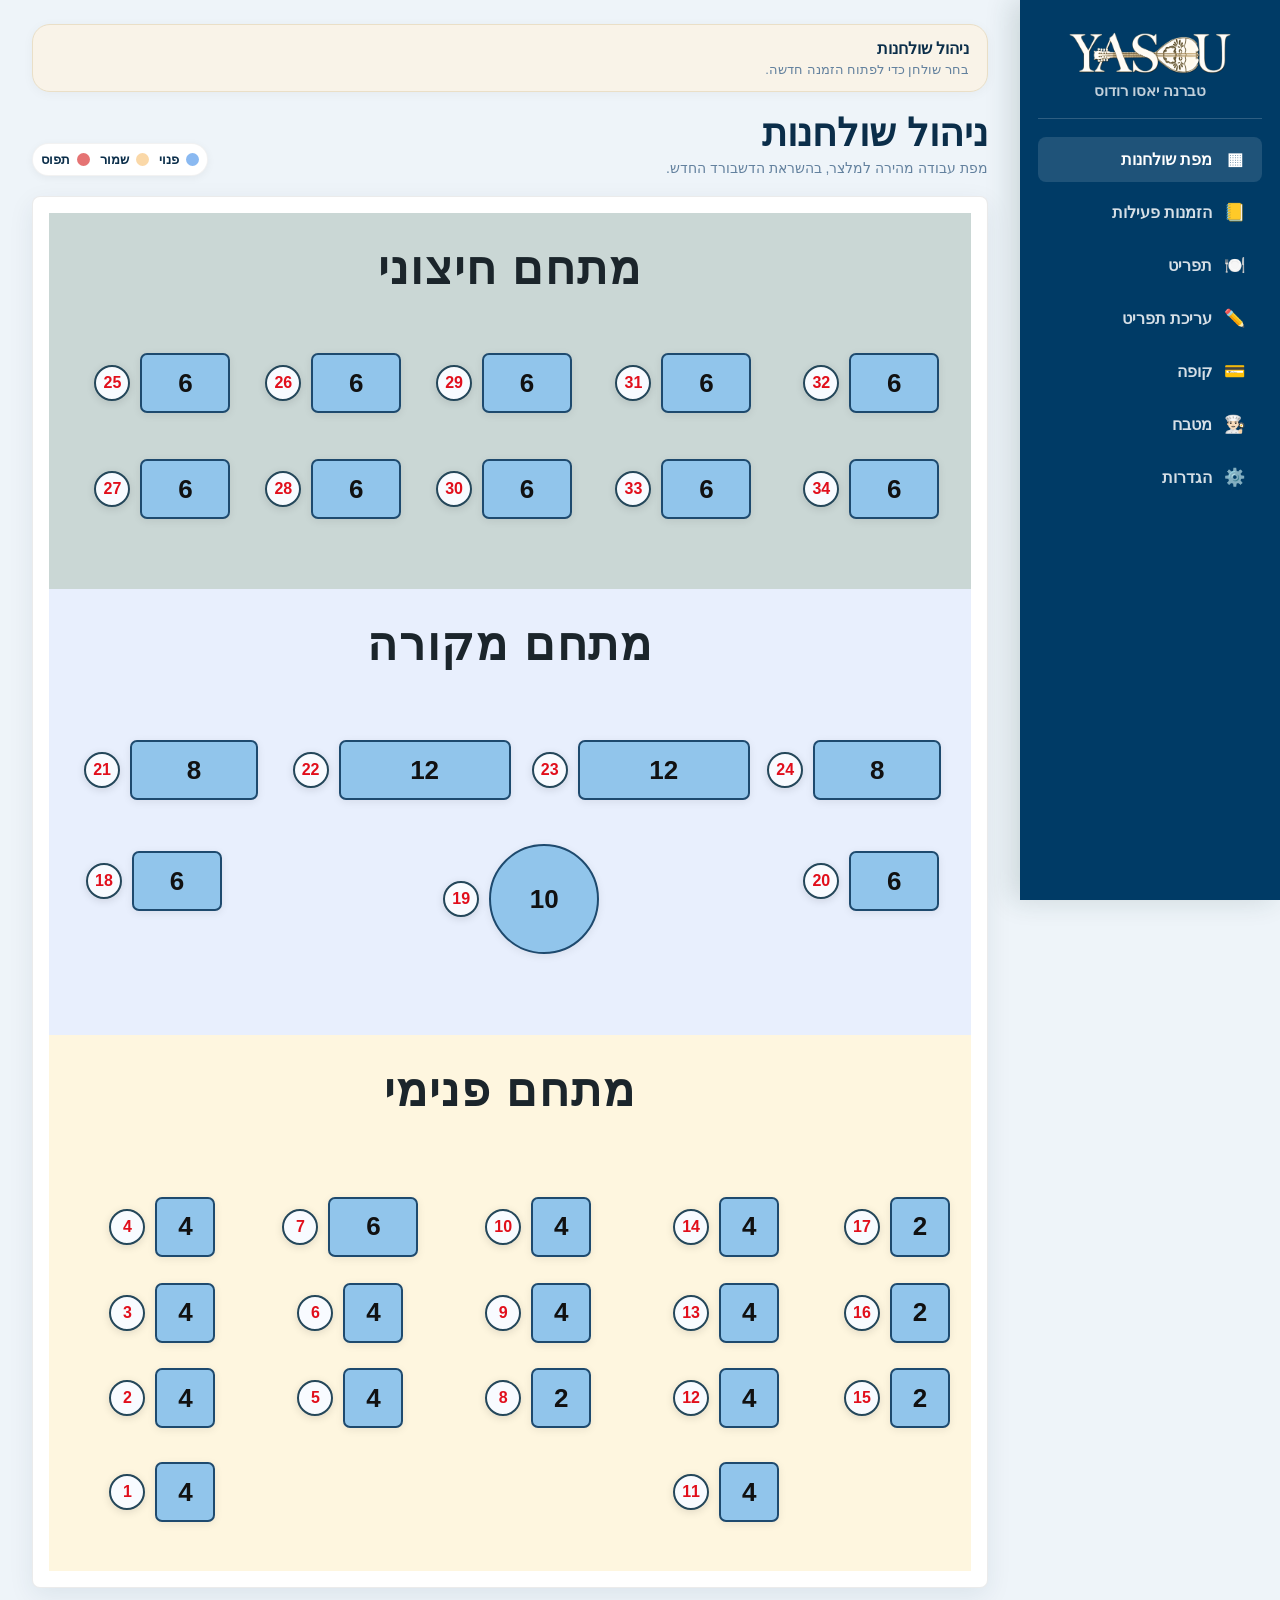
==== commit 90f43af7: "Update image paths in Digital menu.html" ====
--- a/Digital menu.html
+++ b/Digital menu.html
@@ -4,13 +4,14 @@
 <head>
   <meta charset="UTF-8">
   <meta name="viewport" content="width=device-width, initial-scale=1.0">
+  <link href="images/icon.ico" rel="icon" type="image/x-icon">
   <title>YASOU - מערכת הזמנות</title>
   <link rel="stylesheet" href="css/spa.css?v=20260811-15">
 </head>
 <body>
   <aside class="sidebar" id="side">
     <div class="brand-block">
-      <img src="assets/dashboard-logo.png" alt="YASOU" class="sidebar-logo">
+      <img src="images/logo.png" alt="YASOU" class="sidebar-logo">
       <p class="sidebar-title">טברנה יאסו רודוס</p>
     </div>
 
